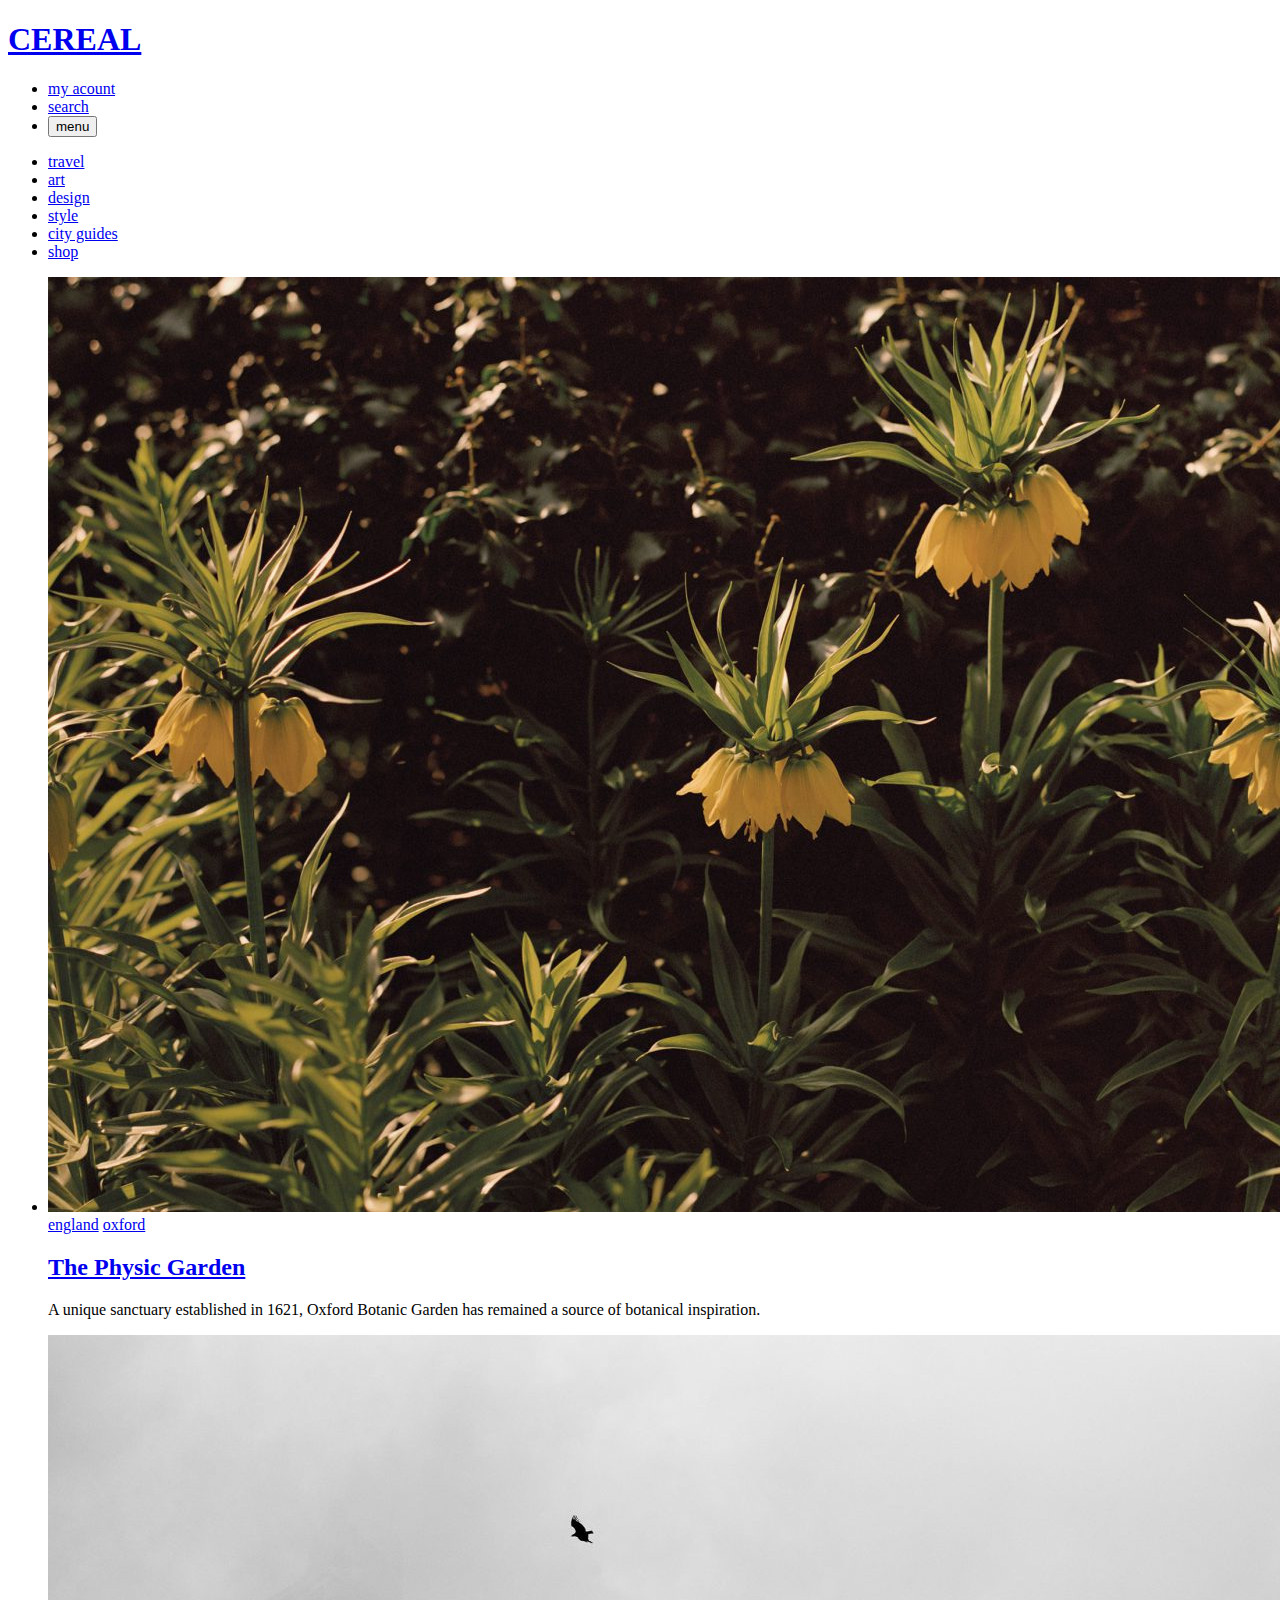
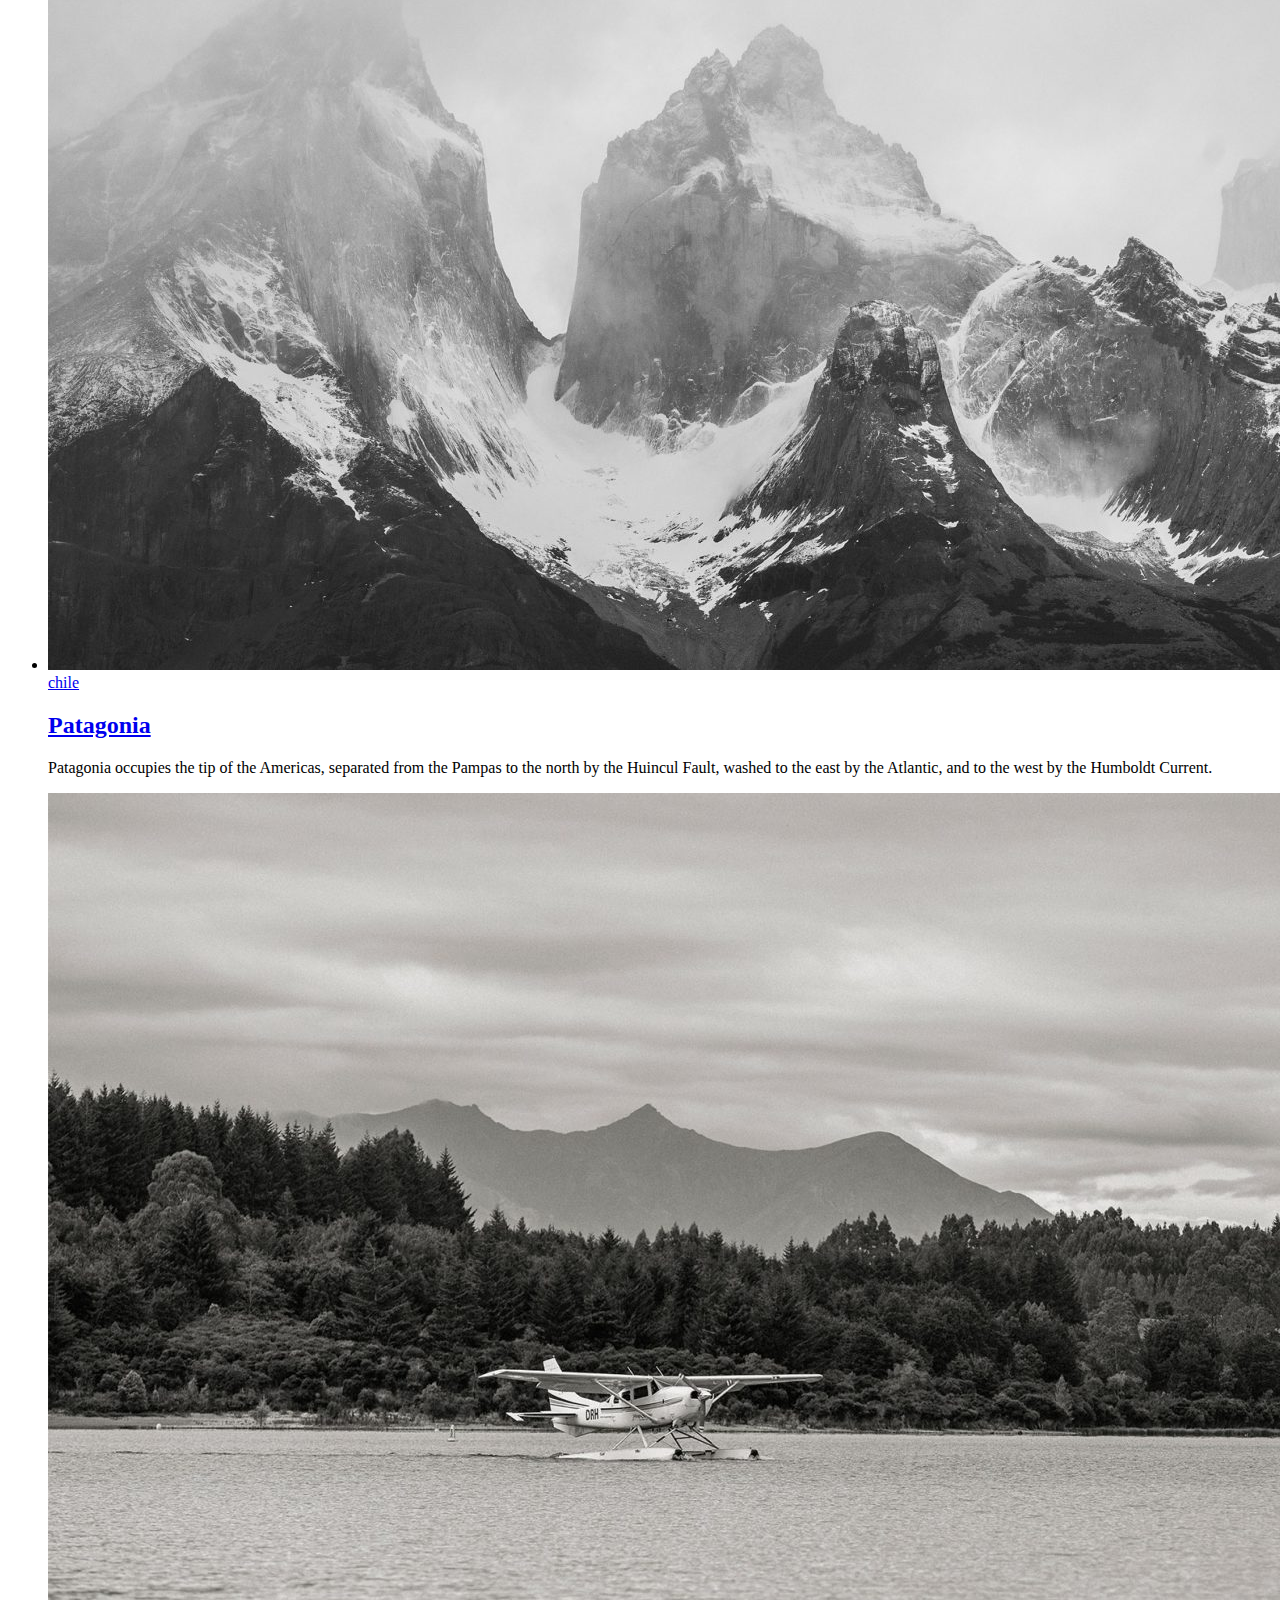
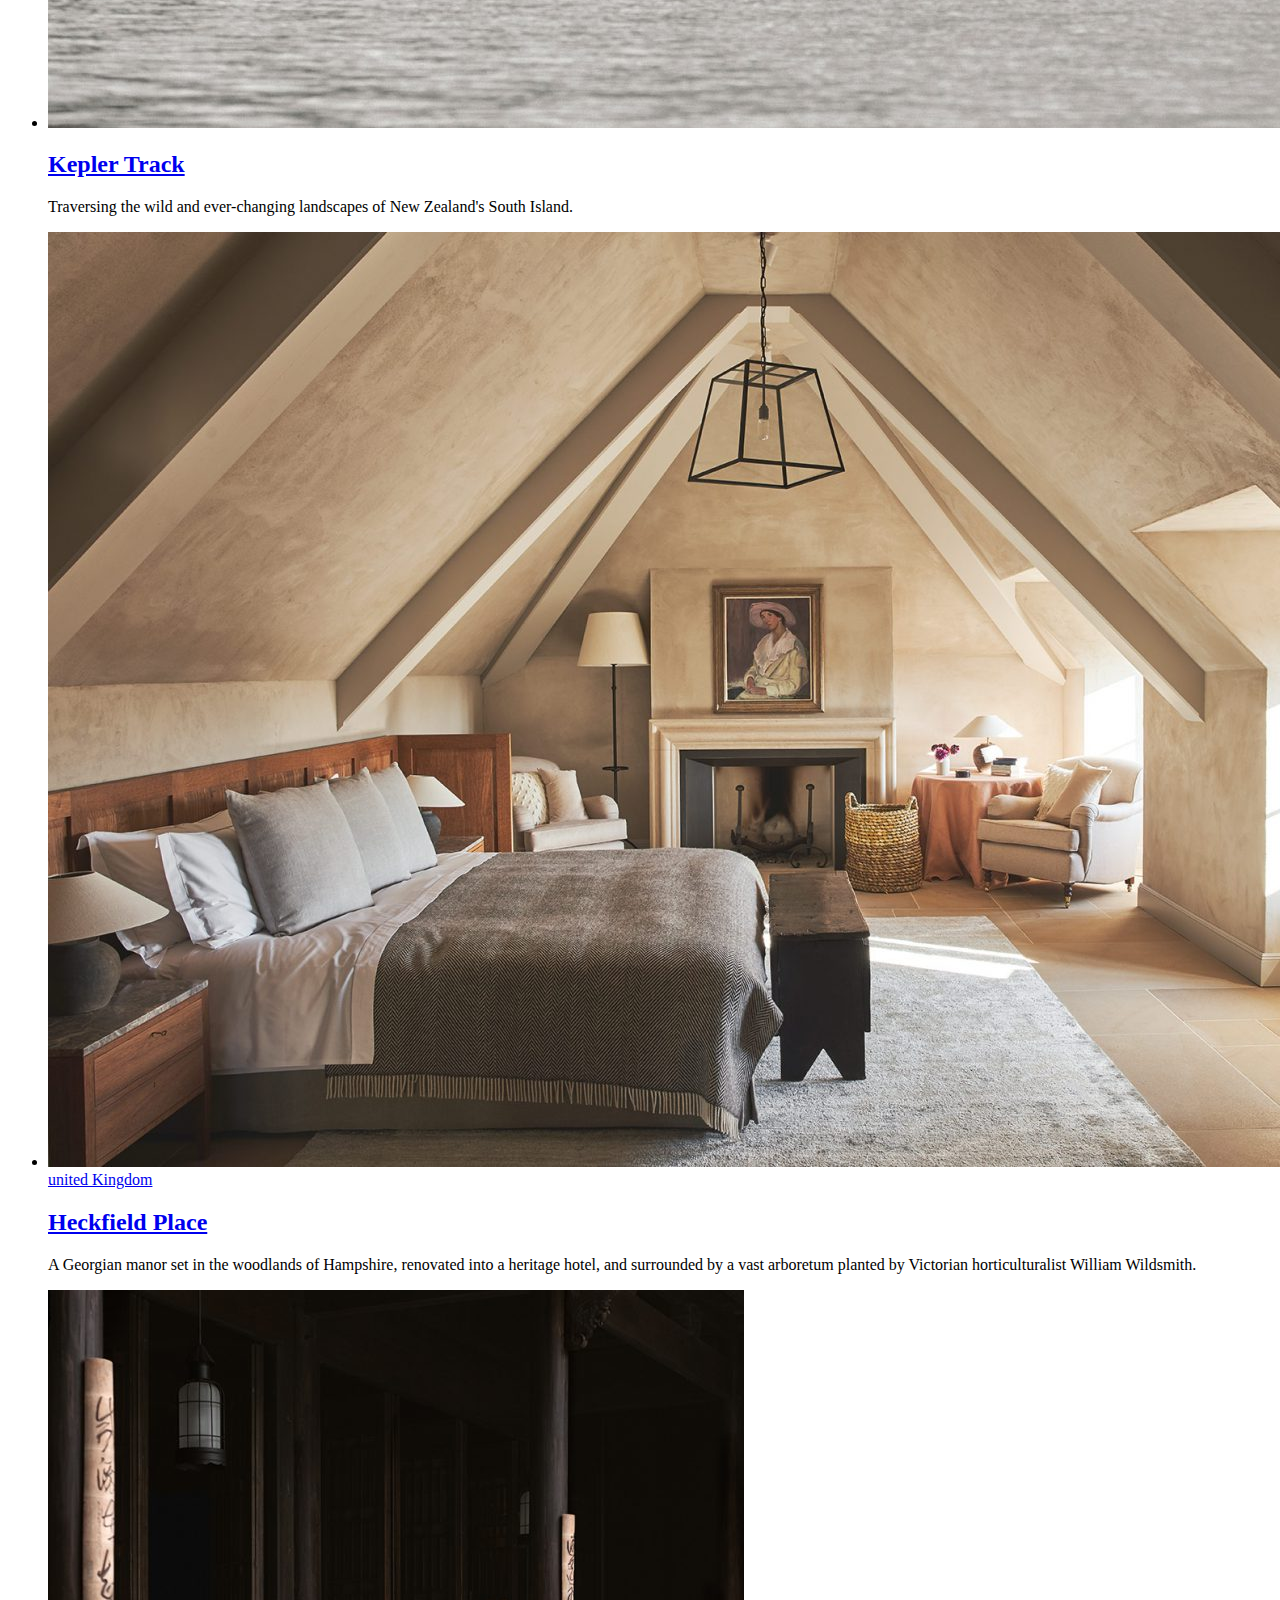
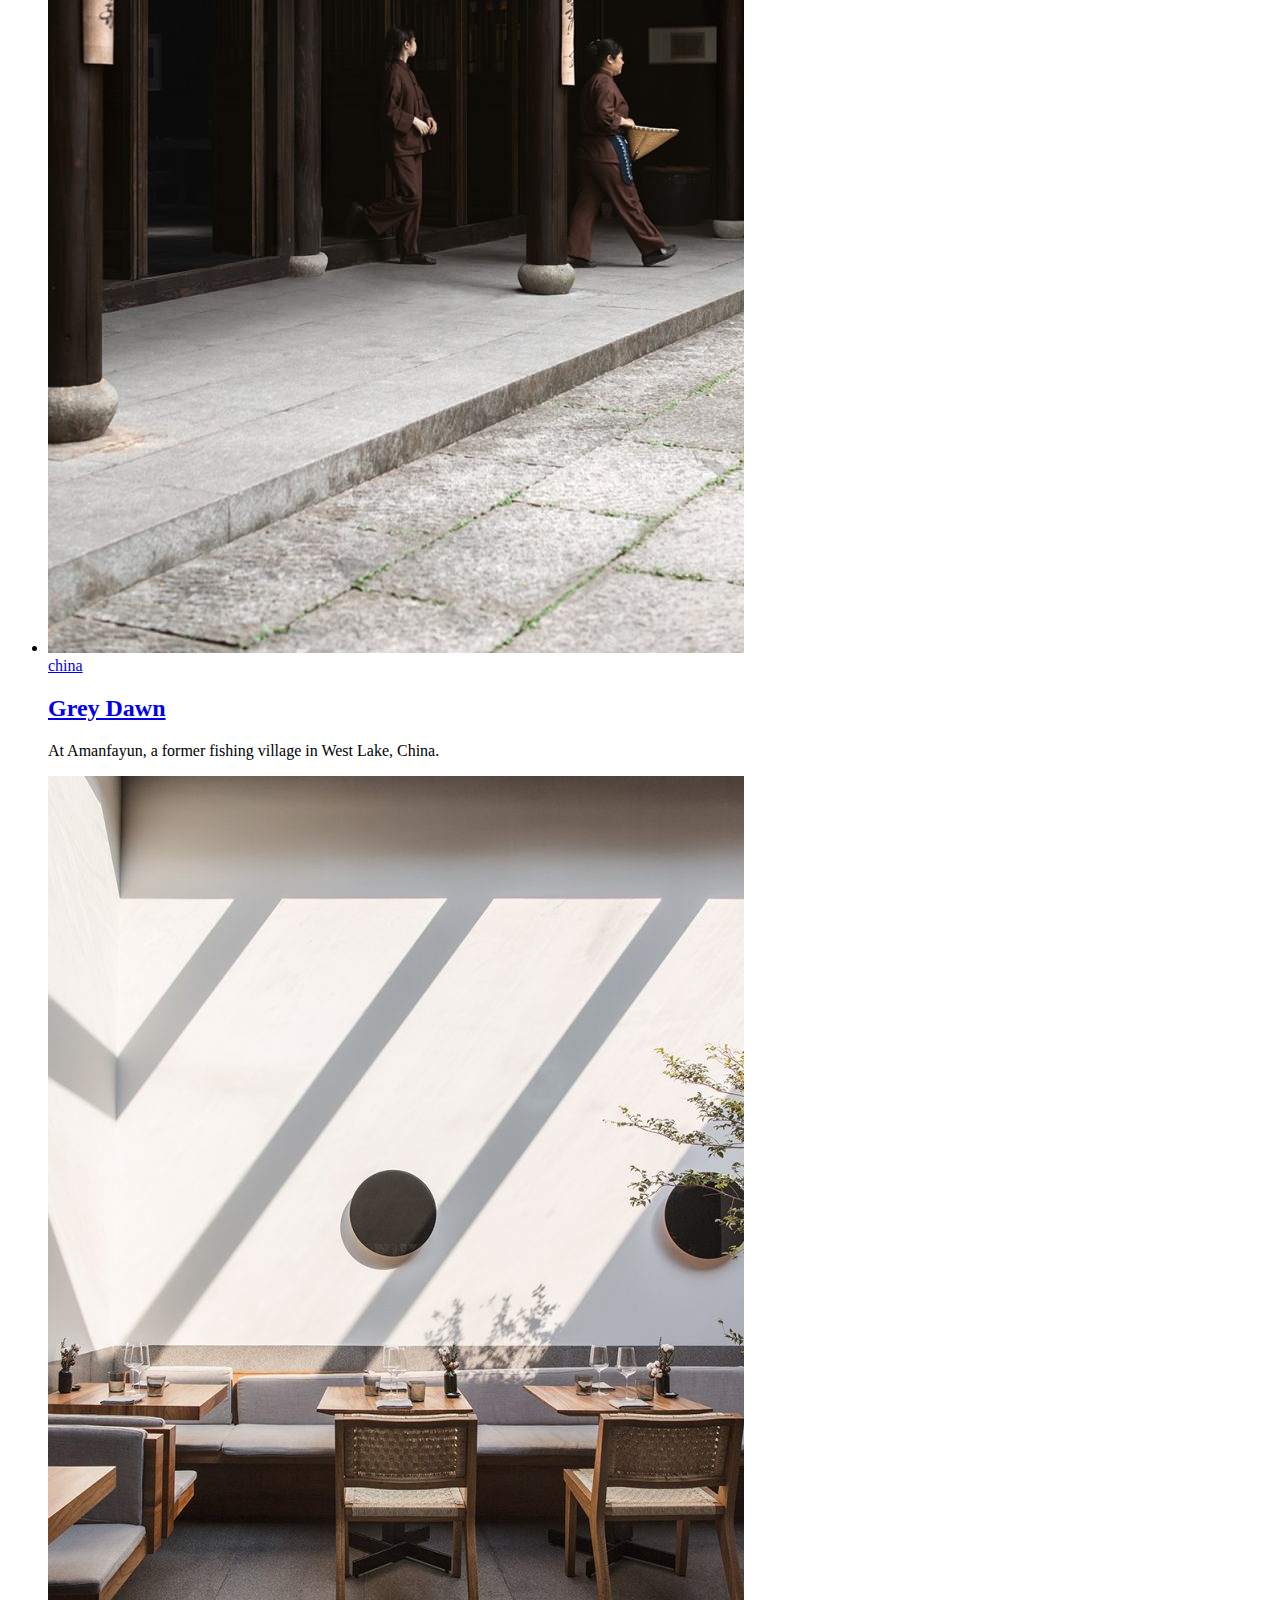
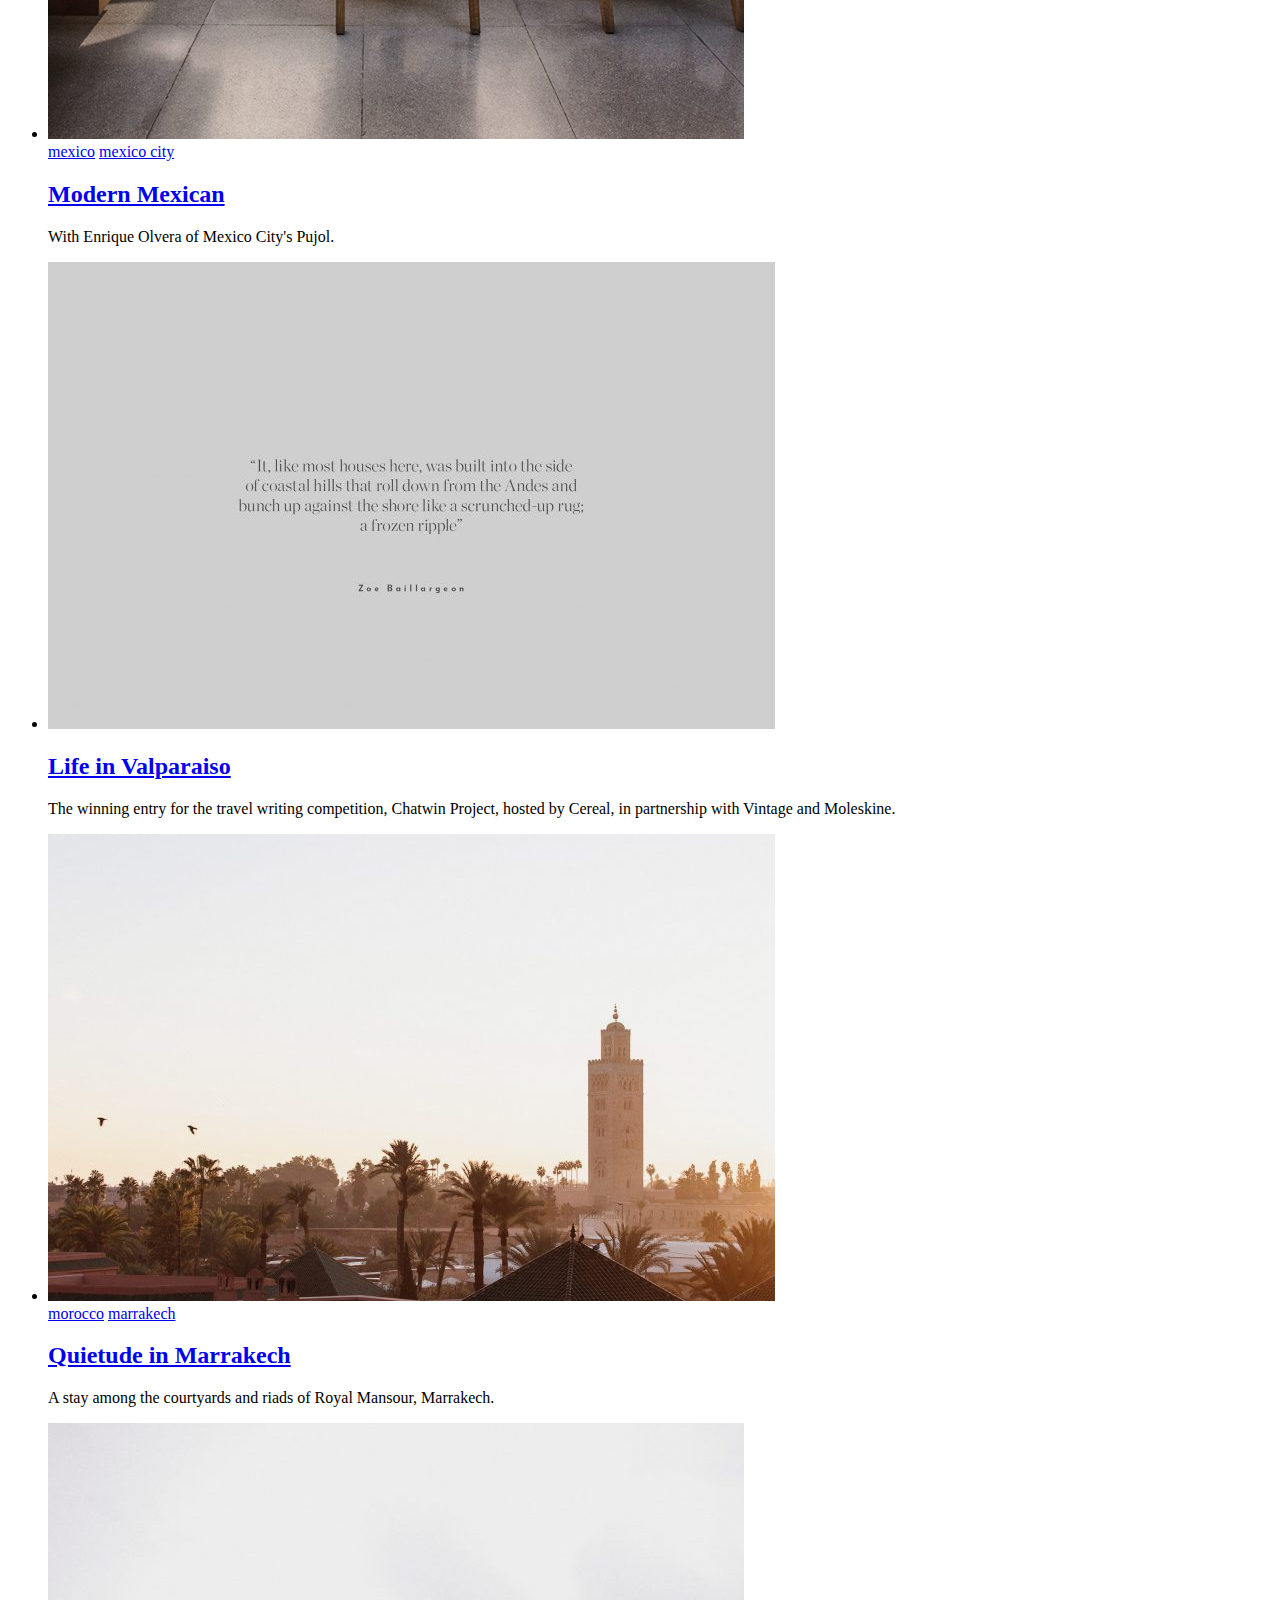
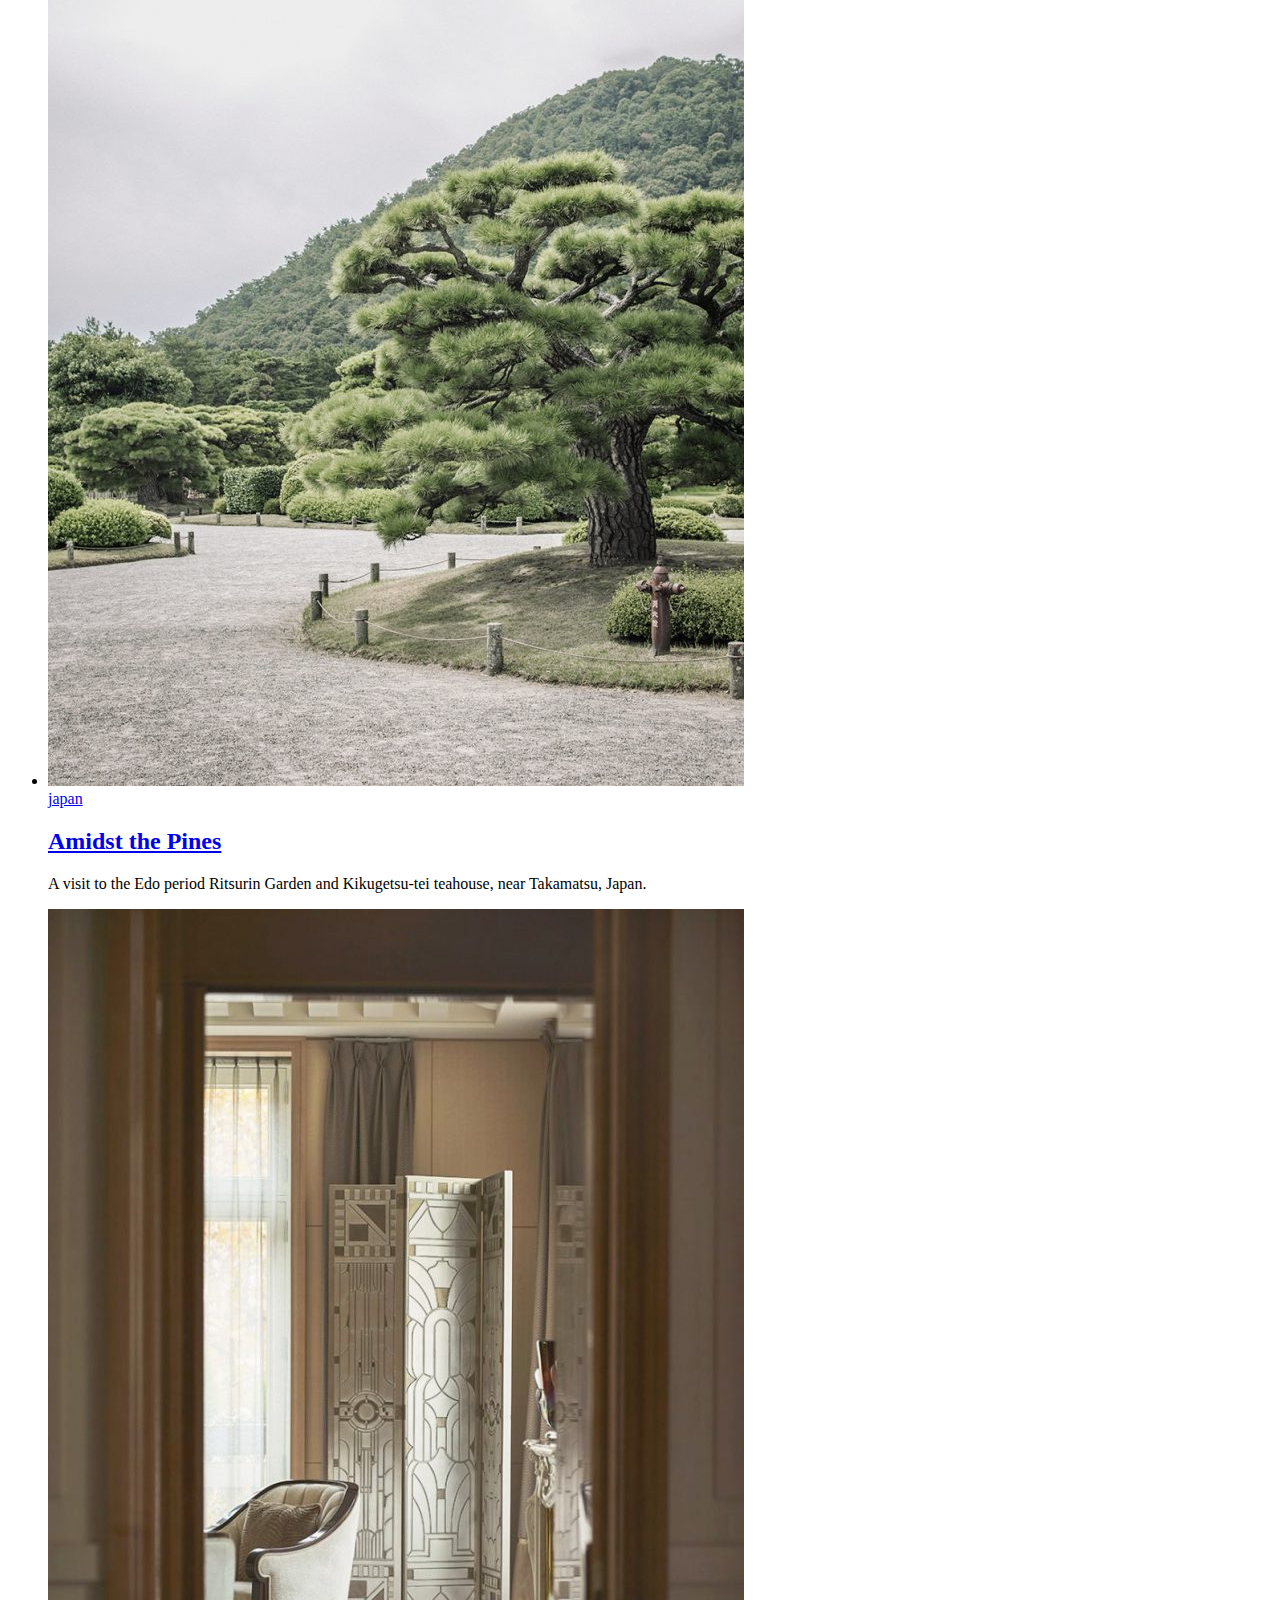
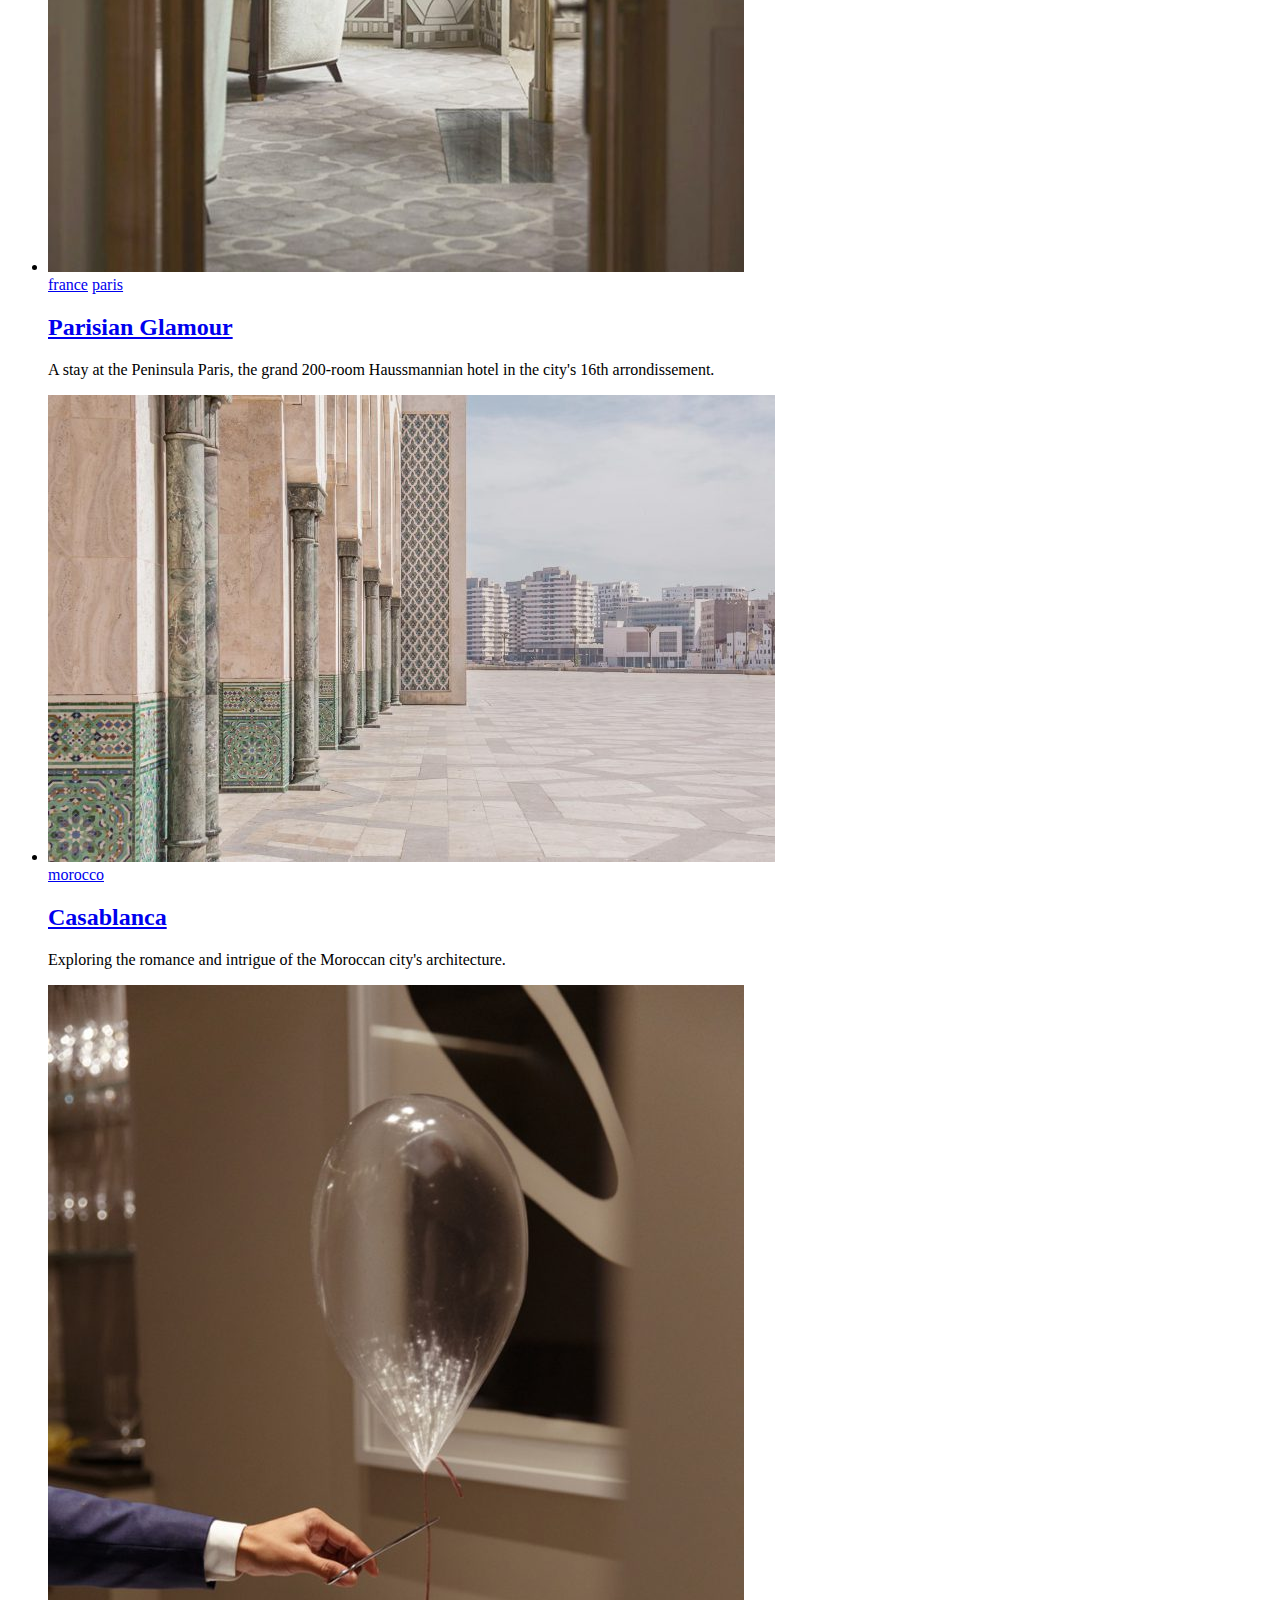
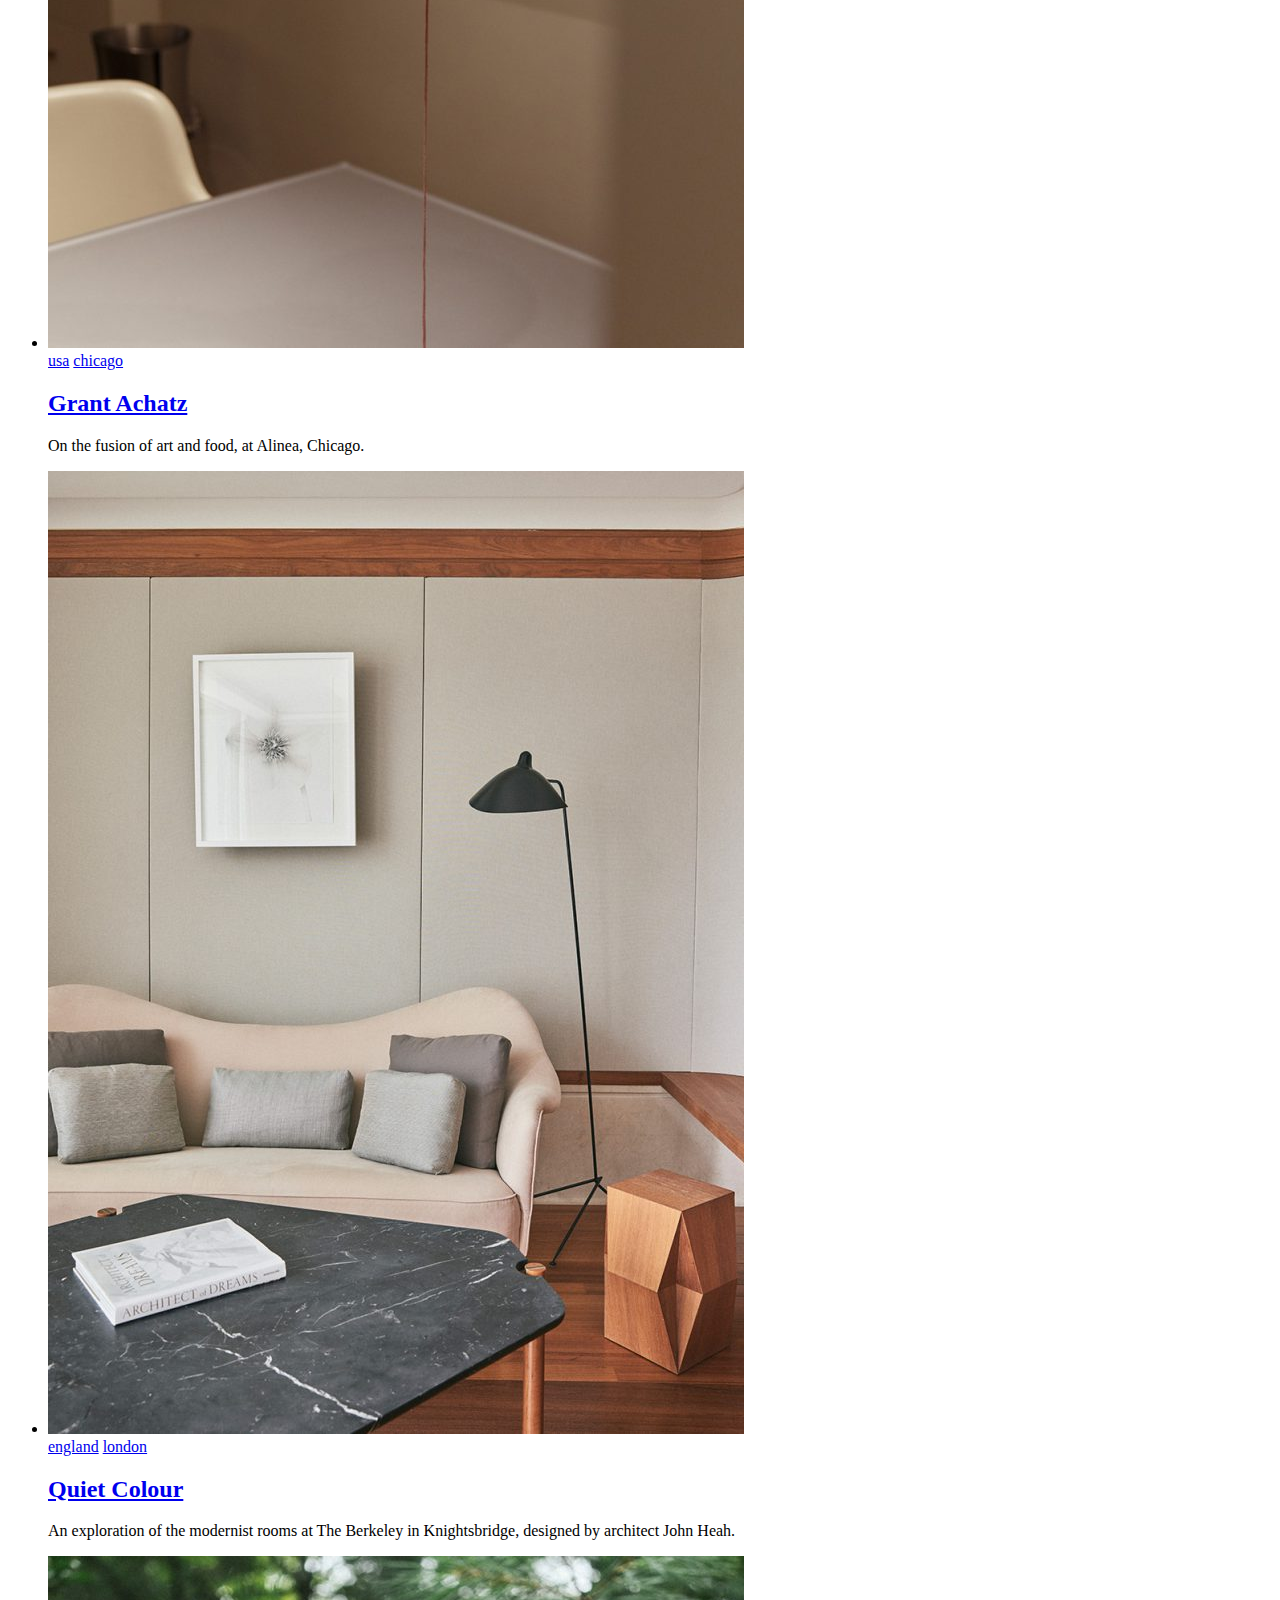
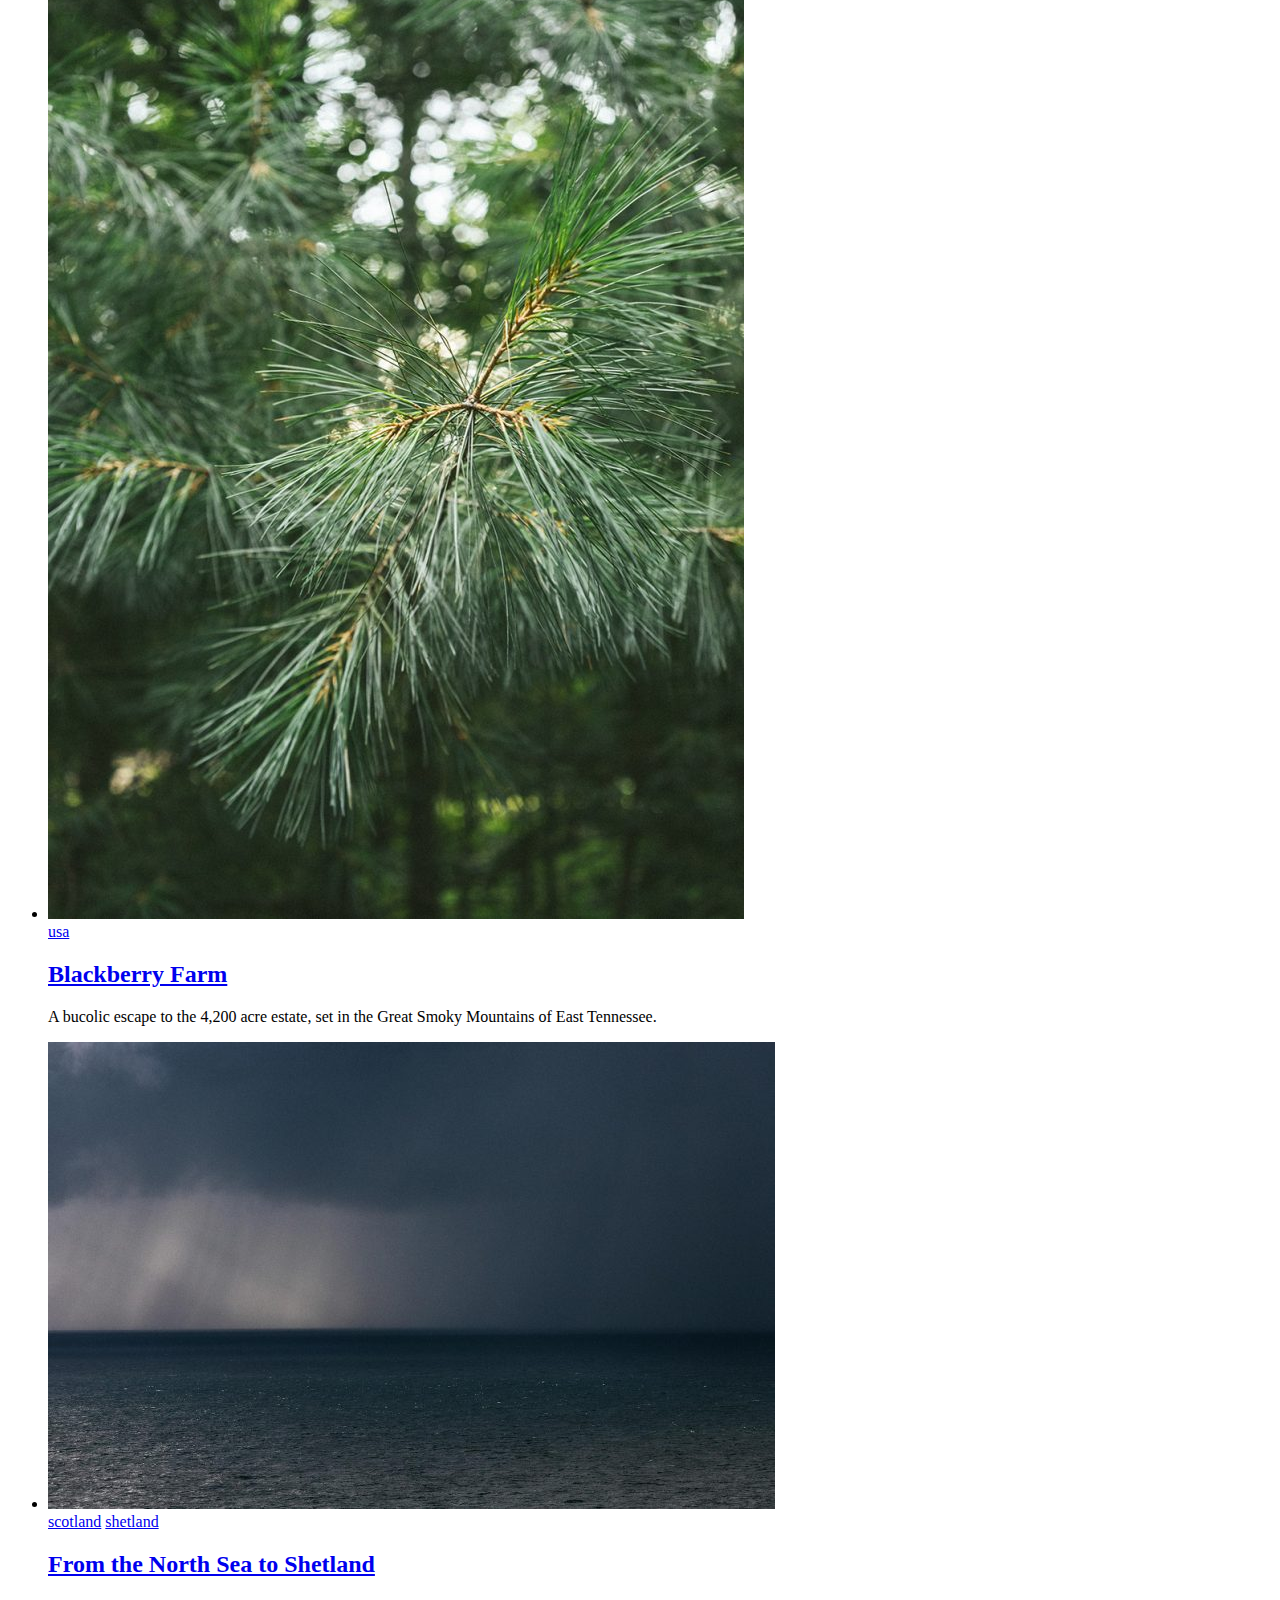
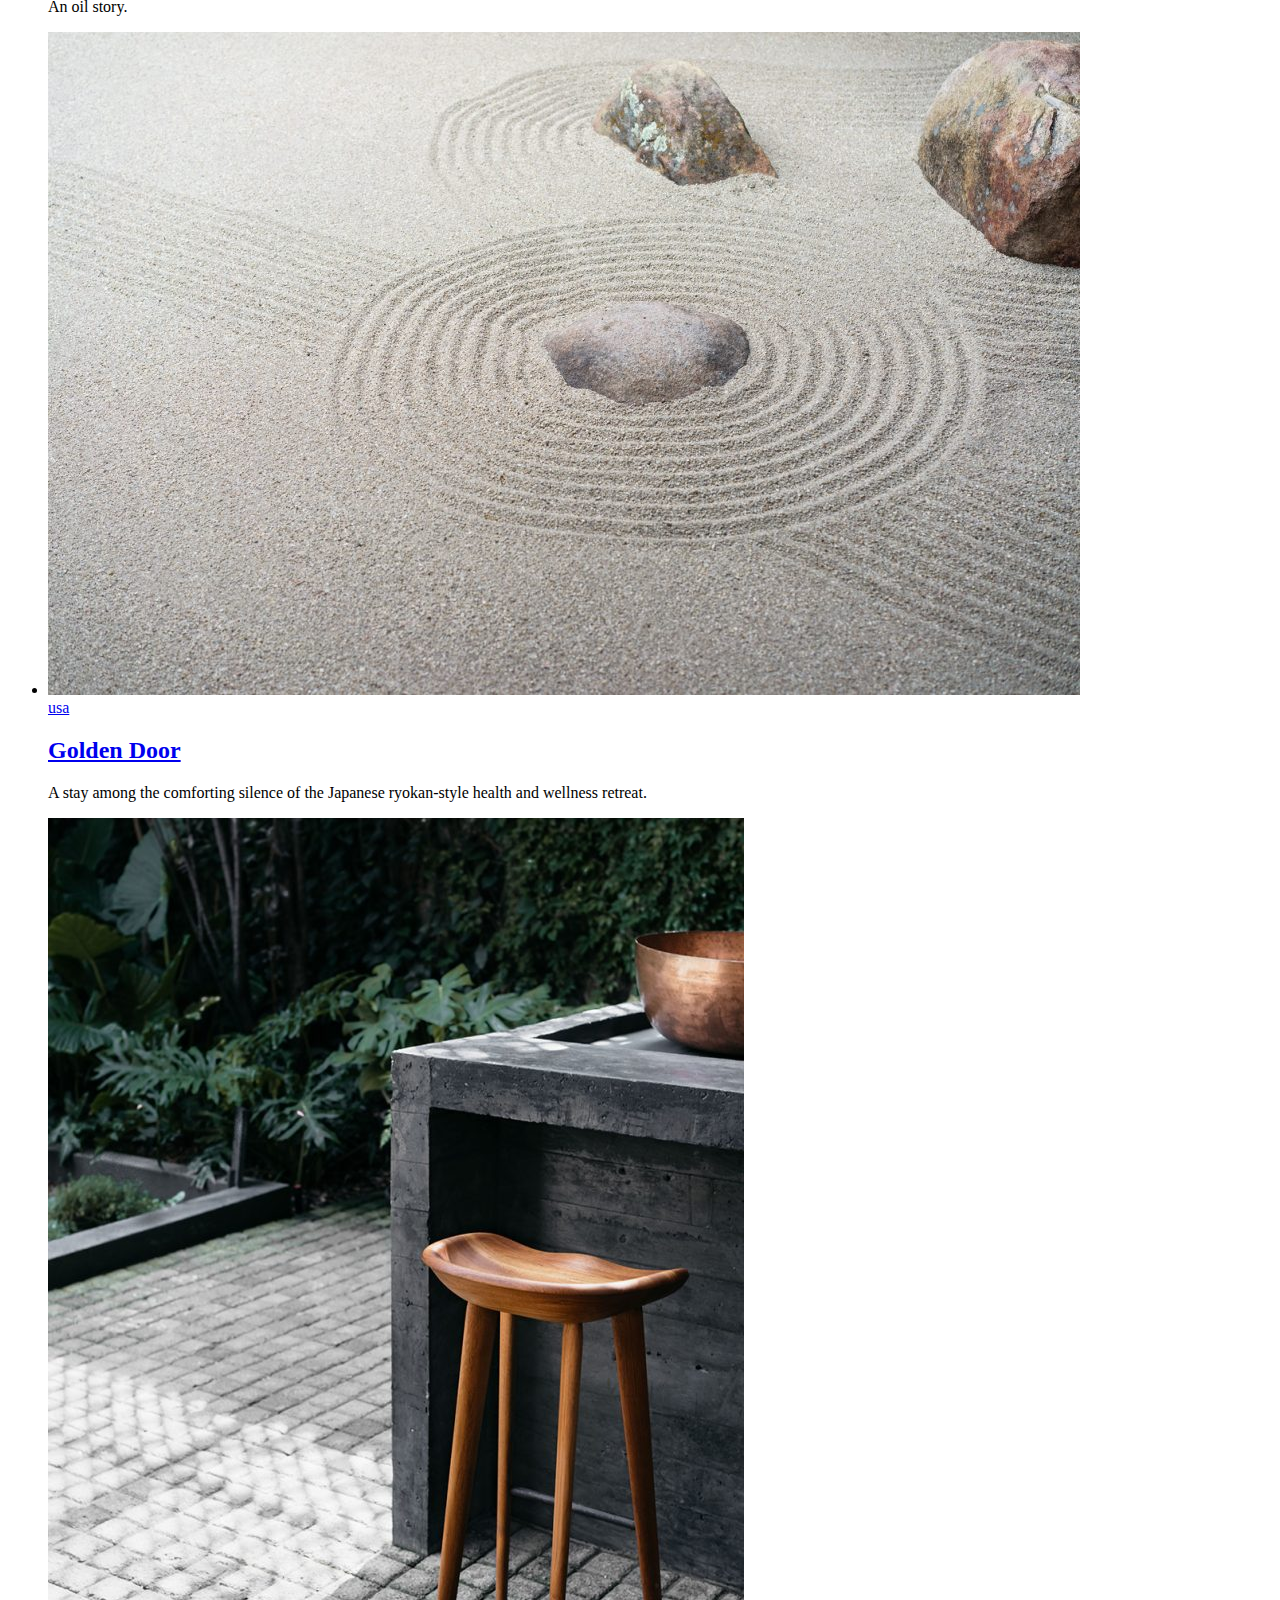
==== html/travel-pagina.html @ 5ac2d5ad "Add files via upload" ====
<!doctype html>
<html lang="nl">
<head>
	<meta charset="UTF-8">
	<meta name="author" content="Jonna Visser">
	<meta name="viewport" content="width=device-width, initial-scale=1">


	<title>CEREAL-TRAVEL</title>

	<link href="styles/style.css" rel="stylesheet">
	<link rel="icon" type="image/svg+xml" href="images/favicon.svg">
	<link rel="preconnect" href="https://fonts.googleapis.com">
	<link rel="preconnect" href="https://fonts.gstatic.com" crossorigin>
	<link href="https://fonts.googleapis.com/css2?family=Oswald:wght@200&family=Permanent+Marker&display=swap" rel="stylesheet">

	<link rel="preconnect" href="https://fonts.googleapis.com">
<link rel="preconnect" href="https://fonts.gstatic.com" crossorigin>
<link href="https://fonts.googleapis.com/css2?family=Bentham&family=Oswald:wght@200&display=swap" rel="stylesheet">
</head>

<body>
    <header>
        <h1>
            <a href="index.html">CEREAL</a>
        </h1>
        <ul>
            <li>
                <a href="#my-acount">my acount</a>
            </li>
            <li>
                <a href="#search">search</a>
            </li>
            <li>
                <button >menu
                    <span></span>
                    <span></span>
                    <span></span>
                </button> <!--met span voor evt kruisje-->
            </li>
        </ul>

    <!--UITKLAPMENU-->
    <section aria-label="full-menu" class="full-menu">
        <!-- <button></button> -->
        <ul>
            <li>
                <a href="#">travel</a>
            </li>
            <li>
                <a href="#">art</a>
            </li>
            <li>
                <a href="#">design</a>
            </li>
            <li>
                <a href="#">style</a>
            </li>
            <li>
                <a href="#">city guides</a>
            </li>
            <li>
                <a href="#">shop</a>
            </li>
        </ul>
    </section> 
    </header> 
    <main>
		<section>
			<ul>
				<li class="portrait">
					<a href="#">
						<img src="/images/Pagina 2/Oxford-Botanical-grid-1455x935.jpg" alt="The Physic Garden">
					</a>
					<article>
						<a href="#">england</a>
						<a href="#">oxford</a>
					</article>
					<h2>
						<a href="#">The Physic Garden</a>
					</h2>
					<p>A unique sanctuary established in 1621, Oxford Botanic Garden has remained a source of botanical inspiration.</p>
				</li>

				<li class="portrait">
					<a href="#">
						<img src="/images/Pagina 2/Patagonia2-1455x935.jpg" alt="Patagonia">
					</a>
					<article>
						<a href="#">chile</a>
					</article>
					<h2>
						<a href="#">Patagonia</a>
					</h2>
					<p>Patagonia occupies the tip of the Americas, separated from the Pampas to the north by the Huincul Fault, washed to the east by the Atlantic, and to the west by the Humboldt Current.</p>
				</li>

				<li class="landscape">
					<a href="#">
						<img src="/images/Pagina 2/Kepler_track-1-1455x935.jpg" alt="Kepler Track">
					</a>
					<h2>
						<a href="#">Kepler Track</a>
					</h2>
					<p>Traversing the wild and ever-changing landscapes of New Zealand's South Island.</p>
				</li>

				<li class="portrait">
					<a href="#">
						<img src="/images/Pagina 2/Heckfield_place-extra1-1455x935.jpg" alt="Heckfield Place">
					</a>
					<article>
						<a href="#">united Kingdom</a>
					</article>
					<h2>
						<a href="#">Heckfield Place</a>
					</h2>
					<p>A Georgian manor set in the woodlands of Hampshire, renovated into a heritage hotel, and surrounded by a vast arboretum planted by Victorian horticulturalist William Wildsmith.</p>
				</li>

				<li class="portrait">
					<a href="#">
						<img src="/images/Pagina 2/grey_dawn-696x963.jpg" alt="Grey Dawn">
					</a>
					<article>
						<a href="#">china</a>
					</article>
					<h2>
						<a href="#">Grey Dawn</a>
					</h2>
					<p>At Amanfayun, a former fishing village in West Lake, China. </p>
				</li>

				<li class="portrait">
					<a href="#">
						<img src="/images/Pagina 2/modern_mexican-696x963.jpg" alt="Modern Mexican">
					</a>
					<article>
						<a href="#">mexico</a>
						<a href="#">mexico city</a>
					</article>
					<h2>
						<a href="#">Modern Mexican</a>
					</h2>
					<p>With Enrique Olvera of Mexico City's Pujol.</p>
				</li>

				<li class="landscape">
					<a href="#">
						<img src="/images/Pagina 2/life_in_valparaiso-727x467.jpg" alt="Life in Valparaiso">
					</a>
					<h2>
						<a href="#">Life in Valparaiso</a>
					</h2>
					<p>The winning entry for the travel writing competition, Chatwin Project, hosted by Cereal, in partnership with Vintage and Moleskine. </p>
				</li>

				<li class="portrait">
					<a href="#">
						<img src="/images/Pagina 2/Quietude_in_marrakech-727x467.jpg" alt="Quietude in Marrakech">
					</a>
					<article>
						<a href="#">morocco</a>
                        <a href="#">marrakech</a>
					</article>
					<h2>
						<a href="#">Quietude in Marrakech</a>
					</h2>
					<p>A stay among the courtyards and riads of Royal Mansour, Marrakech.</p>
				</li>

				<li class="portrait">
					<a href="#">
						<img src="/images/Pagina 2/amidst_the_pines-696x963.jpg" alt="Amidst the Pines">
					</a>
					<article>
						<a href="#">japan</a>
					</article>
					<h2>
						<a href="#">Amidst the Pines</a>
					</h2>
					<p>A visit to the Edo period Ritsurin Garden and Kikugetsu-tei teahouse, near Takamatsu, Japan.</p>
				</li>

                <li class="portrait">
					<a href="#">
						<img src="/images/Pagina 2/parisian_glamour-696x963.jpg" alt="Parisian Glamour">
					</a>
					<article>
						<a href="#">france</a>
						<a href="#">paris</a>
					</article>
					<h2>
						<a href="#">Parisian Glamour</a>
					</h2>
					<p>A stay at the Peninsula Paris, the grand 200-room Haussmannian hotel in the city's 16th arrondissement. </p>
				</li>

				<li class="portrait">
					<a href="#">
						<img src="/images/Pagina 2/casablanca-727x467.jpg" alt="Casablanca">
					</a>
					<article>
						<a href="#">morocco</a>
					</article>
					<h2>
						<a href="#">Casablanca</a>
					</h2>
					<p>Exploring the romance and intrigue of the Moroccan city's architecture. </p>
				</li>

				<li class="landscape">
					<a href="#">
						<img src="/images/Pagina 2/grant_achatz-696x963.jpg" alt="Grant Achatz">
					</a>
                    <article>
						<a href="#">usa</a>
						<a href="#">chicago</a>
					</article>
					<h2>
						<a href="#">Grant Achatz</a>
					</h2>
					<p>On the fusion of art and food, at Alinea, Chicago. </p>
				</li>

				<li class="portrait">
					<a href="#">
						<img src="/images/Pagina 2/quiet_colour-696x963.jpg" alt="Quiet Colour">
					</a>
					<article>
						<a href="#">england</a>
                        <a href="#">london</a>
					</article>
					<h2>
						<a href="#">Quiet Colour</a>
					</h2>
					<p>An exploration of the modernist rooms at The Berkeley in Knightsbridge, designed by architect John Heah.</p>
				</li>

				<li class="portrait">
					<a href="#">
						<img src="/images/Pagina 2/blackberry_farm-696x963.jpg" alt="Blackberry Farm">
					</a>
					<article>
						<a href="#">usa</a>
					</article>
					<h2>
						<a href="#">Blackberry Farm</a>
					</h2>
					<p>A bucolic escape to the 4,200 acre estate, set in the Great Smoky Mountains of East Tennessee. </p>
				</li>

				<li class="portrait">
					<a href="#">
						<img src="/images/Pagina 2/from_the_north_sea_to_shetland-727x467.jpg" alt="From the North Sea to Shetland">
					</a>
					<article>
						<a href="#">scotland</a>
						<a href="#">shetland</a>
					</article>
					<h2>
						<a href="#">From the North Sea to Shetland</a>
					</h2>
					<p>An oil story. </p>
				</li>

				<li class="landscape">
					<a href="#">
						<img src="/images/Pagina 2/Golden-door-1032x663.jpg" alt="Golden Door">
					</a>
                    <article>
						<a href="#">usa</a>
					</article>
					<h2>
						<a href="#">Golden Door</a>
					</h2>
					<p>A stay among the comforting silence of the Japanese ryokan-style health and wellness retreat.  </p>
				</li>

				<li class="portrait">
					<a href="#">
						<img src="/images/Pagina 2/pujol-696x963.jpg" alt="Pujol">
					</a>
					<article>
						<a href="#">mexico</a>
                        <a href="#">mexico city</a>
					</article>
					<h2>
						<a href="#">Pujol</a>
					</h2>
					<p>Exploring the modern Mexican restaurant in Mexico City. </p>
				</li>

				<li class="portrait">
					<a href="#">
						<img src="/images/Pagina 2/rivertown_lodge-696x963.jpg" alt="Rivertown Lodge">
					</a>
					<article>
                        <a href="#">usa</a>
						<a href="#">hudson</a>
					</article>
					<h2>
						<a href="#">Rivertown Lodge</a>
					</h2>
					<p>A vintage-modern oasis in the Hudson Valley, NY, housed in a former 1920s cinema.</p>
				</li>

                <li class="portrait">
					<a href="#">
						<img src="/images/Pagina 2/sand_and_city-1032x663.jpg" alt="Sand and City">
					</a>
					<article>
                        <a href="#">dubai</a>
					</article>
					<h2>
						<a href="#">Sand and City</a>
					</h2>
					<p>A photo essay exploring the desert palette of Dubai. </p>
				</li>
			</ul>
		</section>
    </main>
        <footer>
            <section>
                    <!--ABOUT TEKST-->
                    <article>
                        <p>Cereal is a biannual, travel & style magazine based in the United Kingdom, Each issue focusses on
                            a
                            select number of destinations, alongside engaging interviews and stories on unique
                            design, art, and fashion.
                        </p>
                        <a href="index.html">cereal</a>
                    </article>
                    <!--NAVIGATIE-->
                        <section>
                            <span>info</span>
                        <ul>
                            <li>
                                <a href="#">Stocklist</a>
                            </li>
                            <li>
                                <a href="#">Contact</a>
                            </li>
                            <li>
                                <a href="#">Career</a>
                            </li>
                        </ul>
                    </section>
                    <section>
                        <span>media</span>
                        <ul>
                            <li>
                                <a href="#">Playlist</a>
                            </li>
                            <li>
                                <a href="#">Films</a>
                            </li>
                        </ul>
                    </section>
                    <section>
                        <span>website</span>
                        <ul>
                            <li>
                                <a href="#">Terms</a>
                            </li>
                            <li>
                                <a href="#">Shipping</a>
                            </li>
                            <li>
                                <a href="#">FAQs</a>
                            </li>
                        </ul>
                    </section>
                    <!--FORM-->
                    <section>
                        <span>newsletter</span>
                        <form action="#">
                            <input type="email" value="" name="EMAIL" class="email" id="mce-EMAIL-footer" placeholder="enter email" required="">
                            <input type="submit" value="Subscribe" name="subscribe" id="mc-embedded-subscribe-footer" class="button" src="images/arrow-right.svg">
                        </form>
                    </section>
                    <section aria-label="footer-social" class="footer-social">
                        <a class="text-visually-hidden" href="https://instagram.com/cerealmag" target="_blank" rel="noopener">CEREAL instagram
                        <svg xmlns="http://www.w3.org/2000/svg" width="14" height="16">
                            <path fill="#999" d="M9.143 8c0-1.259-1.027-2.286-2.286-2.286S4.571 6.741 4.571 8s1.027 2.286 2.286 2.286S9.143 9.259 9.143 8zm1.232 0c0 1.946-1.571 3.518-3.518 3.518S3.339 9.947 3.339 8 4.91 4.482 6.857 4.482 10.375 6.053 10.375 8zm.964-3.661c0 .455-.366.821-.821.821s-.821-.366-.821-.821.366-.821.821-.821.821.366.821.821zM6.857 2.375c-1 0-3.143-.08-4.045.277-.313.125-.545.277-.786.518s-.393.473-.518.786c-.357.902-.277 3.045-.277 4.045s-.08 3.143.277 4.045c.125.313.277.545.518.786s.473.393.786.518c.902.357 3.045.277 4.045.277s3.143.08 4.045-.277c.313-.125.545-.277.786-.518s.393-.473.518-.786c.357-.902.277-3.045.277-4.045s.08-3.143-.277-4.045c-.125-.313-.277-.545-.518-.786s-.473-.393-.786-.518c-.902-.357-3.045-.277-4.045-.277zM13.714 8c0 .946.009 1.884-.045 2.83-.054 1.098-.304 2.071-1.107 2.875s-1.777 1.054-2.875 1.107c-.946.054-1.884.045-2.83.045s-1.884.009-2.83-.045c-1.098-.054-2.071-.304-2.875-1.107S.098 11.928.045 10.83C-.009 9.884 0 8.946 0 8s-.009-1.884.045-2.83c.054-1.098.304-2.071 1.107-2.875s1.777-1.054 2.875-1.107c.946-.054 1.884-.045 2.83-.045s1.884-.009 2.83.045c1.098.054 2.071.304 2.875 1.107s1.054 1.777 1.107 2.875c.054.946.045 1.884.045 2.83z"></path>
                        </svg>
                        </a>
                        <a class="text-visually-hidden" href="https://www.twitter.com/cerealmag" target="_blank" rel="noopener">CEREAL Twitter
                        <svg xmlns="http://www.w3.org/2000/svg" width="15" height="16">
                            <path fill="#999" d="M14.464 3.643c-.393.571-.884 1.08-1.446 1.491.009.125.009.25.009.375 0 3.813-2.902 8.205-8.205 8.205-1.634 0-3.152-.473-4.429-1.295.232.027.455.036.696.036 1.348 0 2.589-.455 3.58-1.232-1.268-.027-2.33-.857-2.696-2 .179.027.357.045.545.045.259 0 .518-.036.759-.098C1.956 8.902.964 7.741.964 6.34v-.036c.384.214.83.348 1.304.366C1.491 6.152.982 5.268.982 4.268c0-.536.143-1.027.393-1.455 1.42 1.75 3.554 2.893 5.946 3.018-.045-.214-.071-.438-.071-.661 0-1.589 1.286-2.884 2.884-2.884.83 0 1.58.348 2.107.911.652-.125 1.277-.366 1.83-.696-.214.67-.67 1.232-1.268 1.589.58-.063 1.143-.223 1.661-.446z"></path>
                          </svg>
                        </a>
                        <a class="text-visually-hidden" href="https://www.facebook.com/cerealmag" target="_blank" rel="noopener">CEREAL Facebook
                        <svg xmlns="http://www.w3.org/2000/svg" width="9" height="16">
                            <path fill="#999" d="M8.563.107v2.357H7.161c-1.098 0-1.304.527-1.304 1.286v1.688h2.616l-.348 2.643H5.857v6.777H3.125V8.081H.848V5.438h2.277V3.492c0-2.259 1.384-3.491 3.402-3.491.964 0 1.795.071 2.036.107z"></path>
                          </svg>
                        </a>
                        <a class="text-visually-hidden" href="https://uk.pinterest.com/cerealmag/" target="_blank" rel="noopener">CEREAL instagram
                        <svg xmlns="http://www.w3.org/2000/svg" width="11" height="16">
                            <path fill="#999" d="M0 5.33C0 2.035 3.018 0 6.071 0c2.804 0 5.357 1.929 5.357 4.884 0 2.777-1.42 5.857-4.58 5.857-.75 0-1.696-.375-2.063-1.071-.679 2.688-.625 3.089-2.125 5.143l-.125.045-.08-.089c-.054-.563-.134-1.116-.134-1.679 0-1.821.839-4.455 1.25-6.223-.223-.455-.286-1.009-.286-1.509 0-.902.625-2.045 1.643-2.045.75 0 1.152.571 1.152 1.277 0 1.161-.786 2.25-.786 3.375 0 .768.634 1.304 1.375 1.304 2.054 0 2.688-2.964 2.688-4.545 0-2.116-1.5-3.268-3.527-3.268-2.357 0-4.179 1.696-4.179 4.089 0 1.152.705 1.741.705 2.018 0 .232-.17 1.054-.464 1.054-.045 0-.107-.018-.152-.027C.463 8.206-.001 6.501-.001 5.331z"></path>
                          </svg>
                        </a>
                    </section>
            </section>
        </footer>
        <script src="scripts/script.js"></script>
</body>
    
    </html>
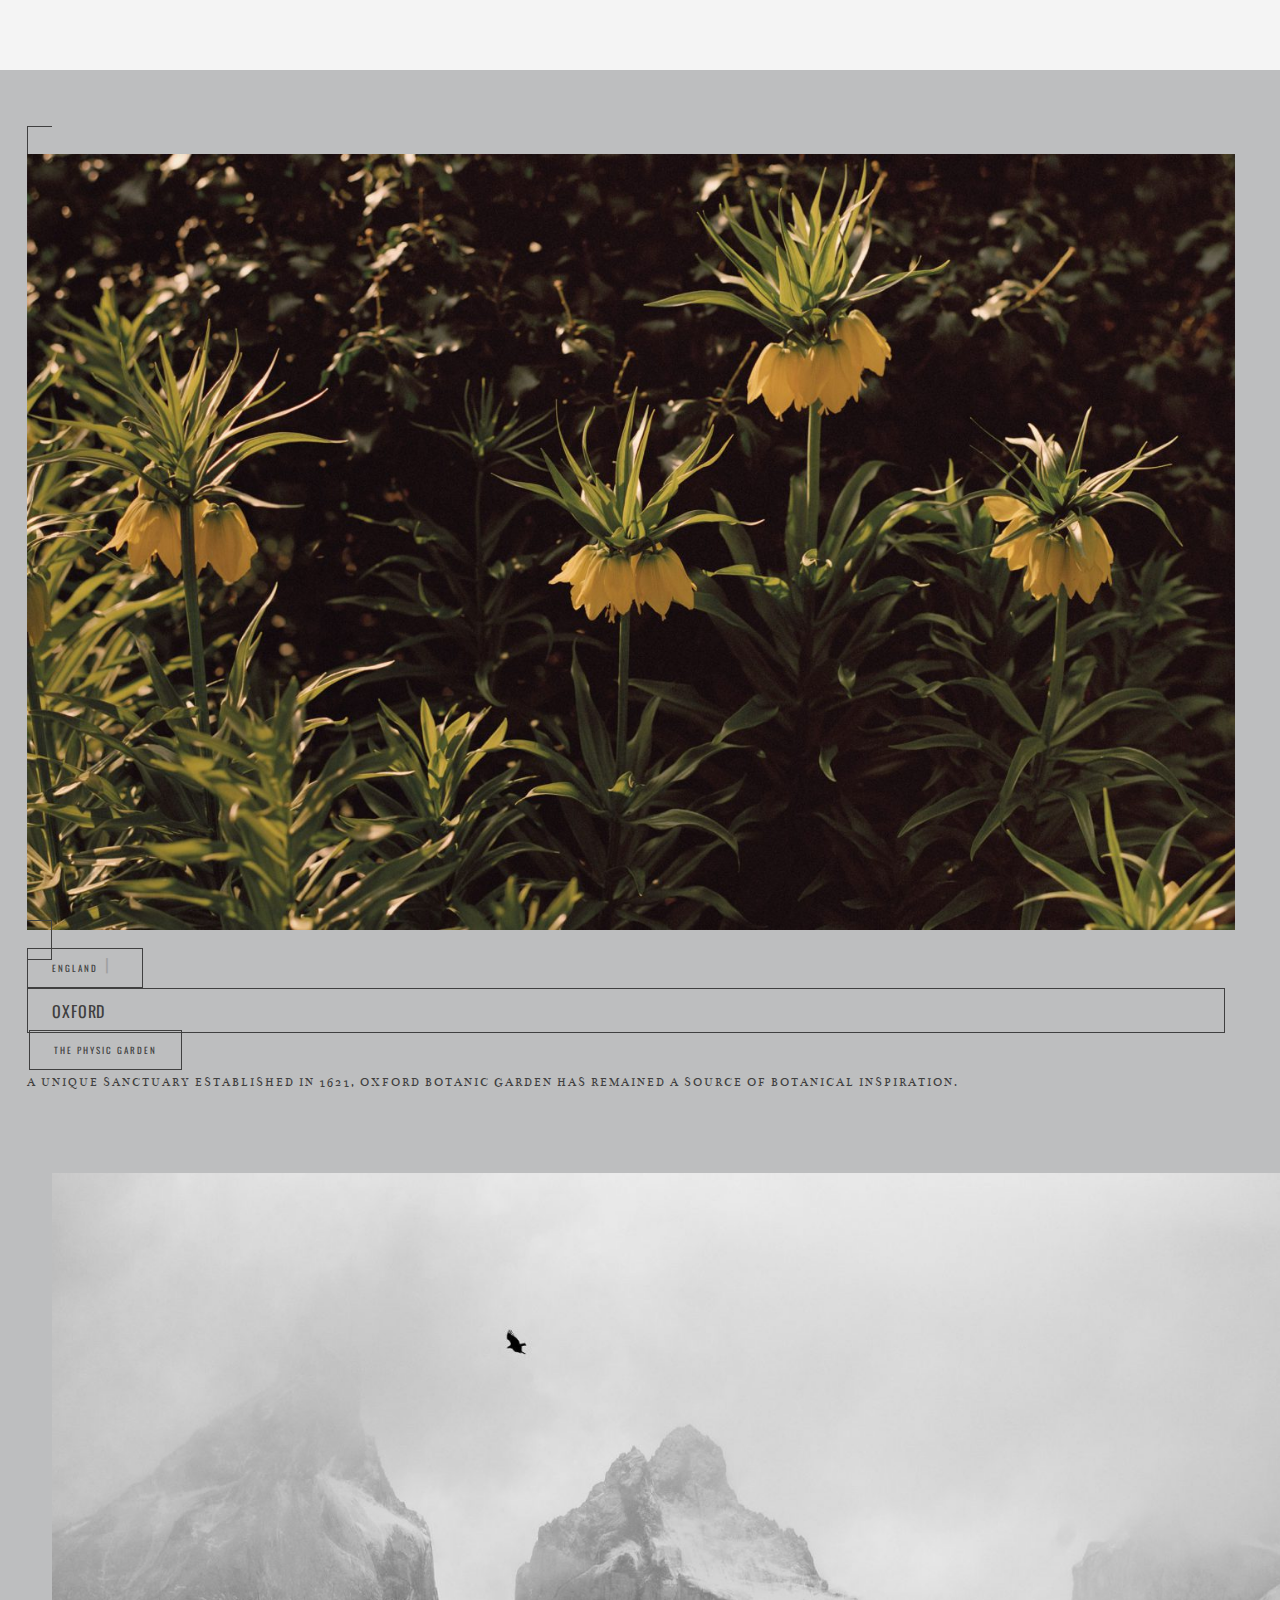
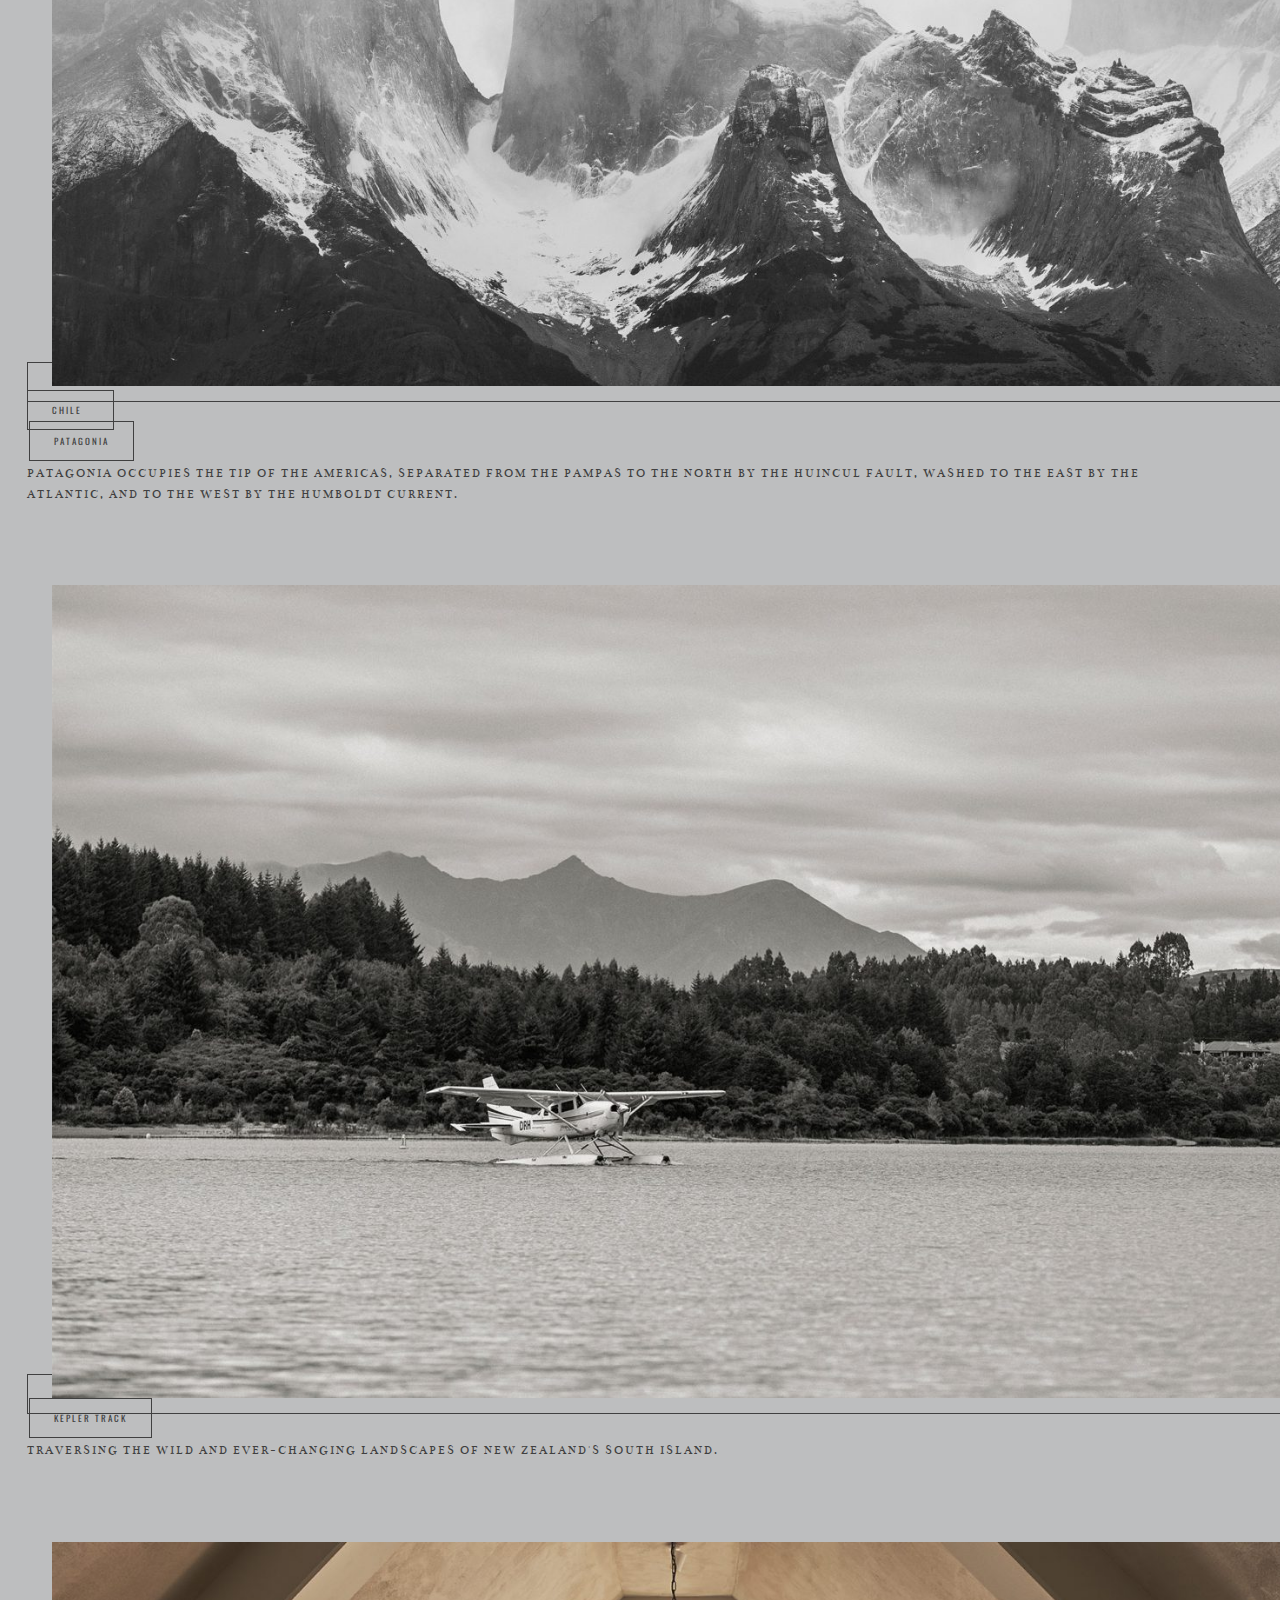
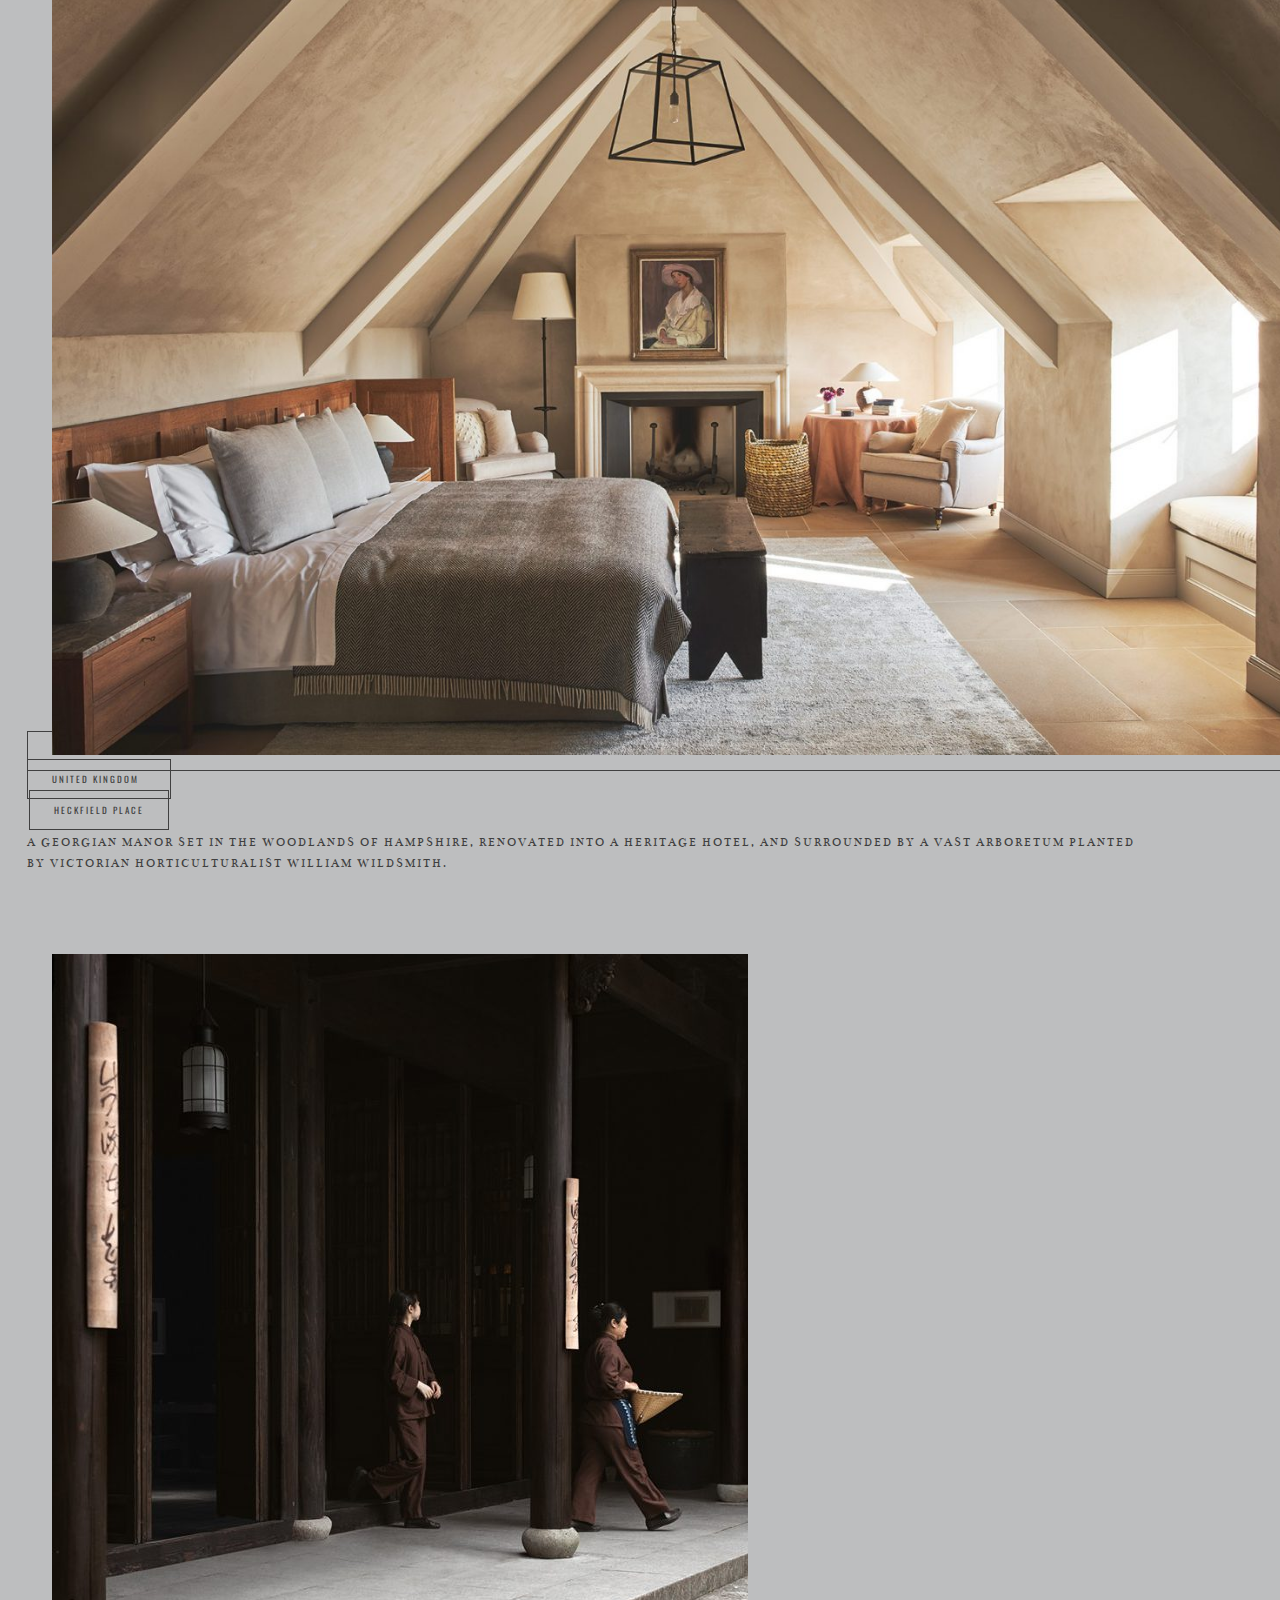
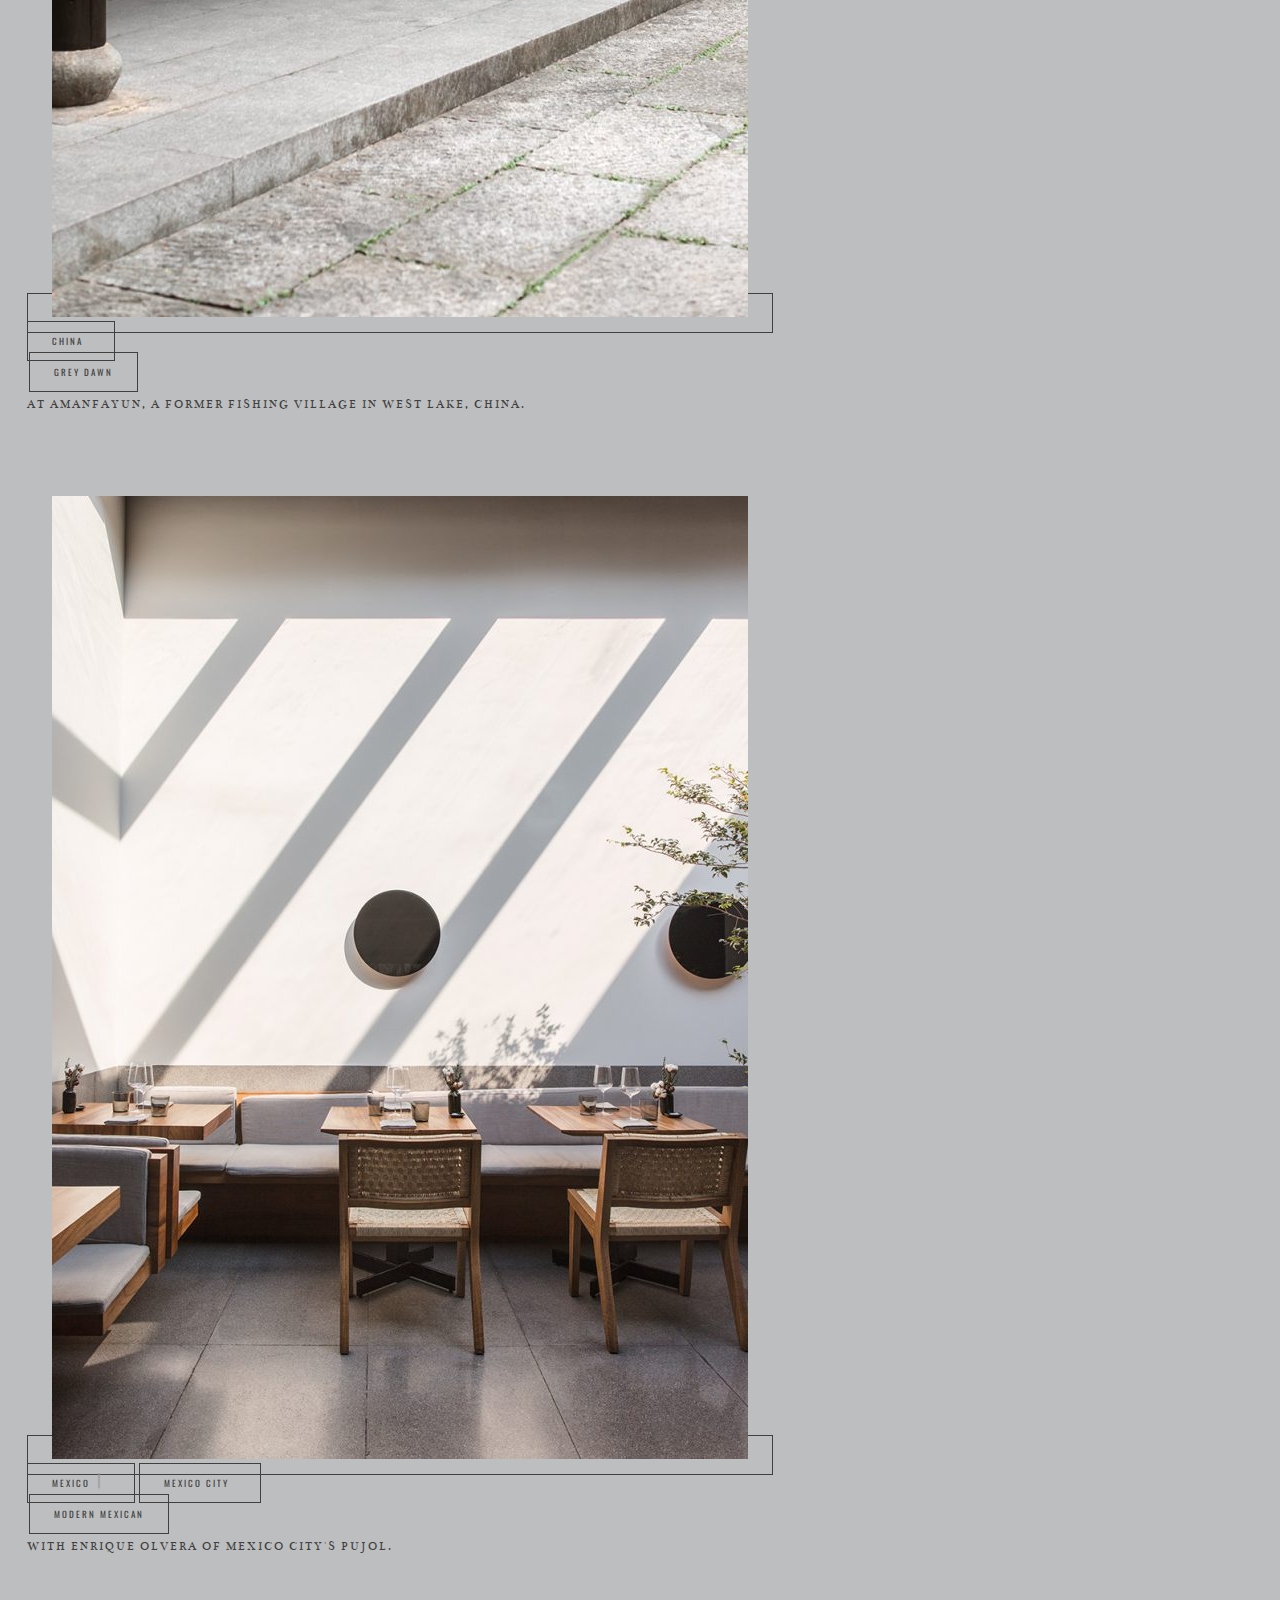
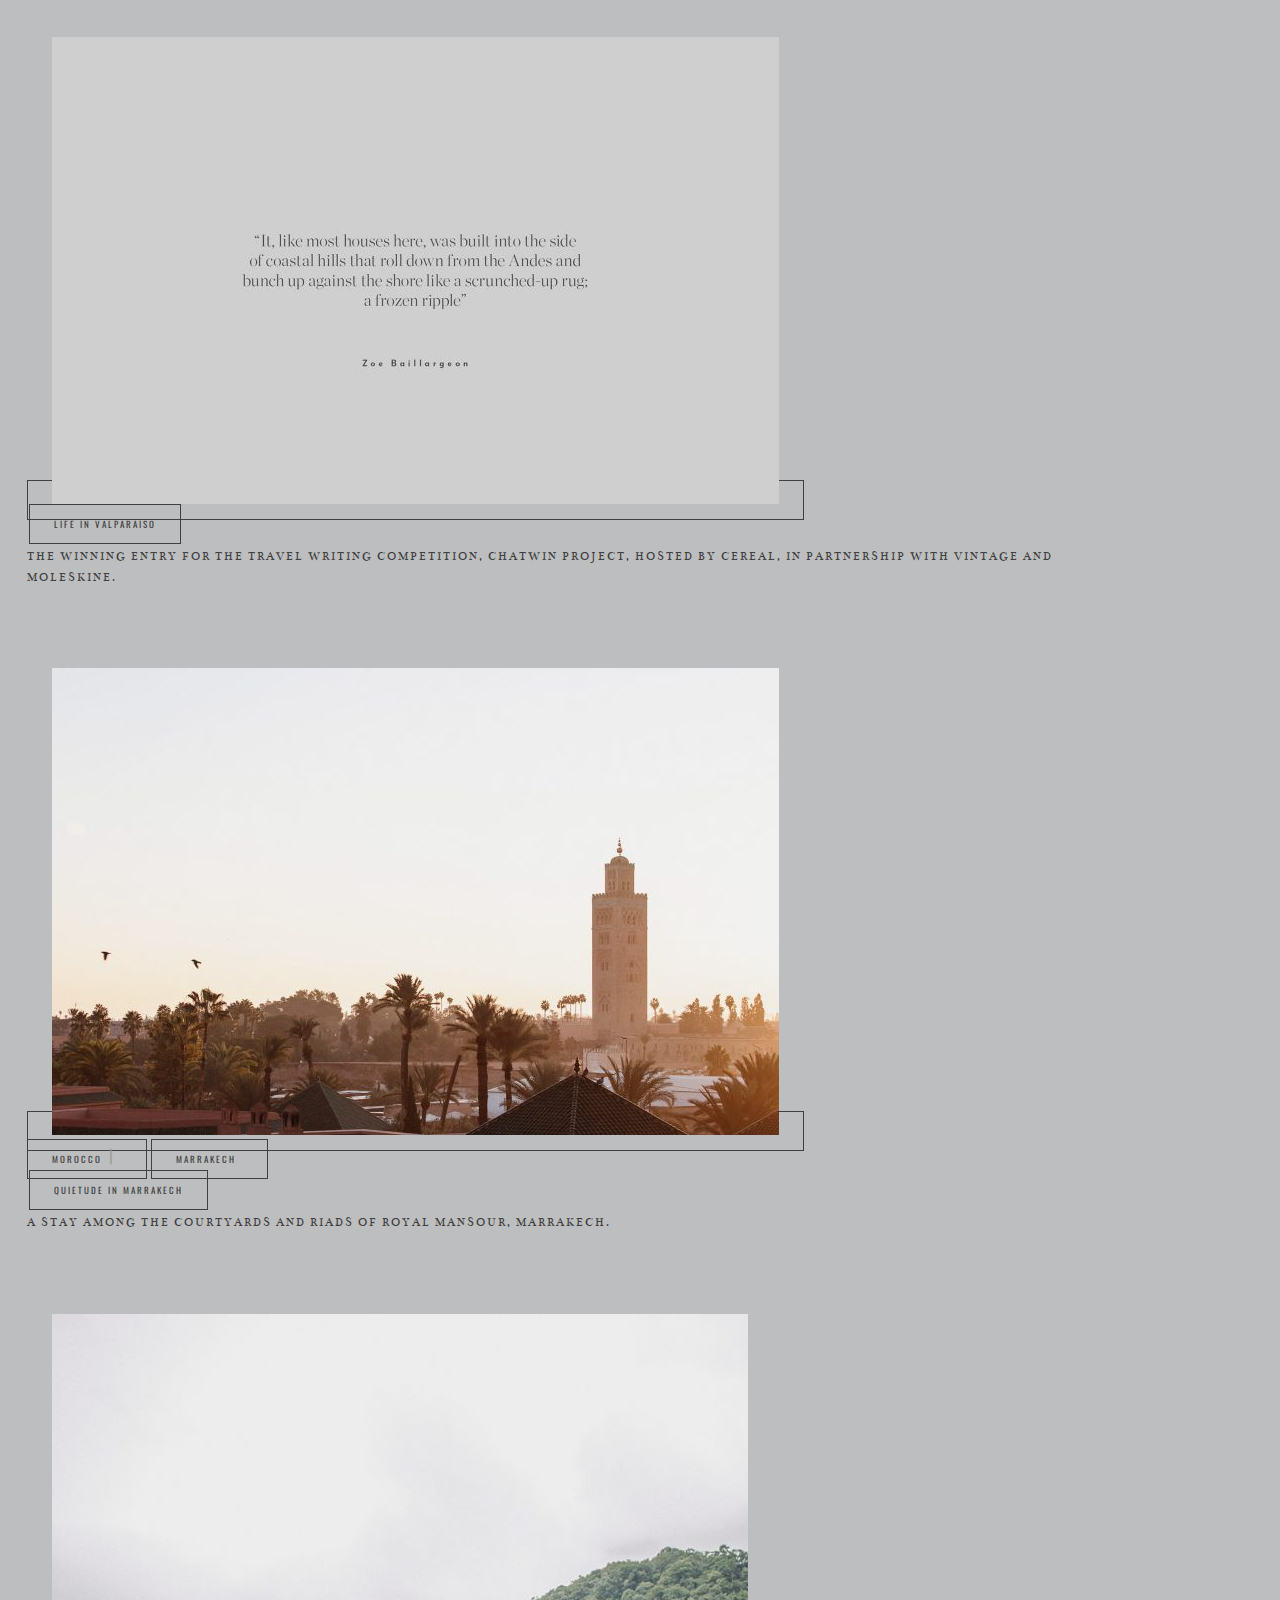
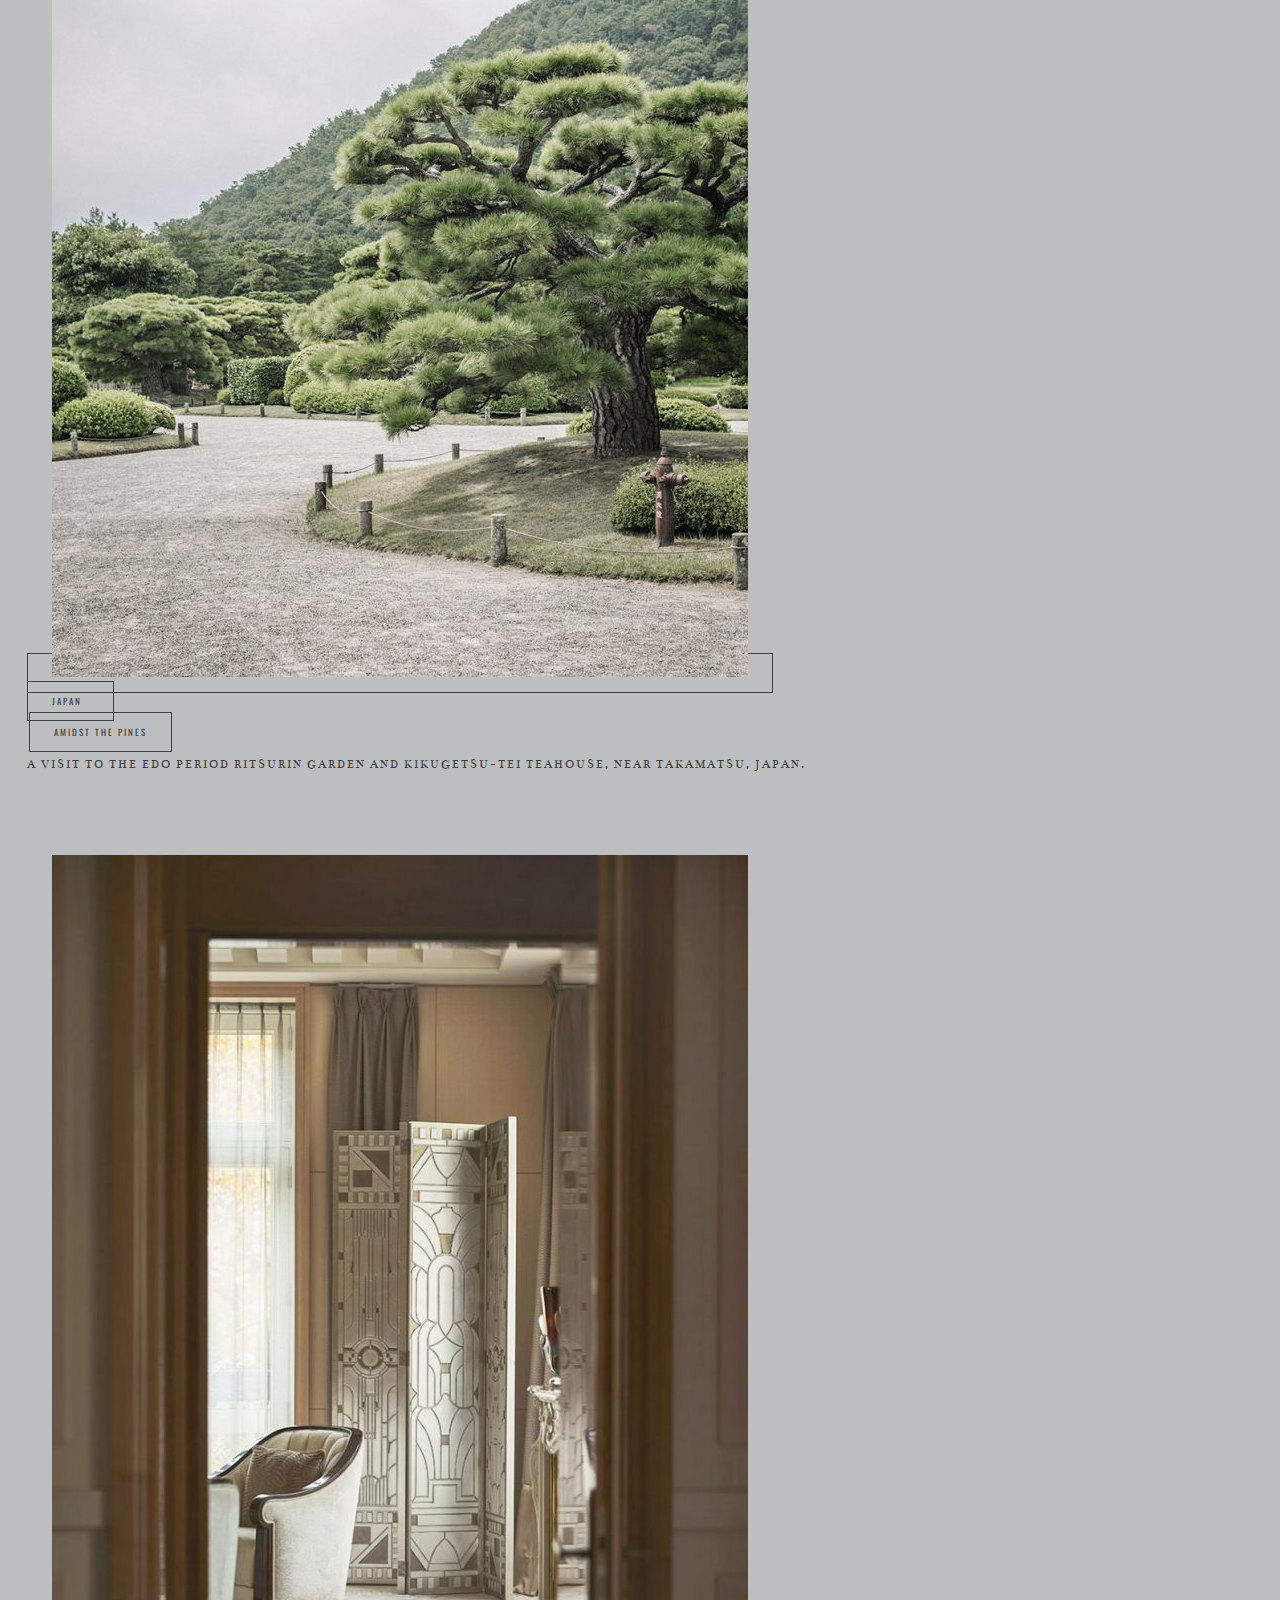
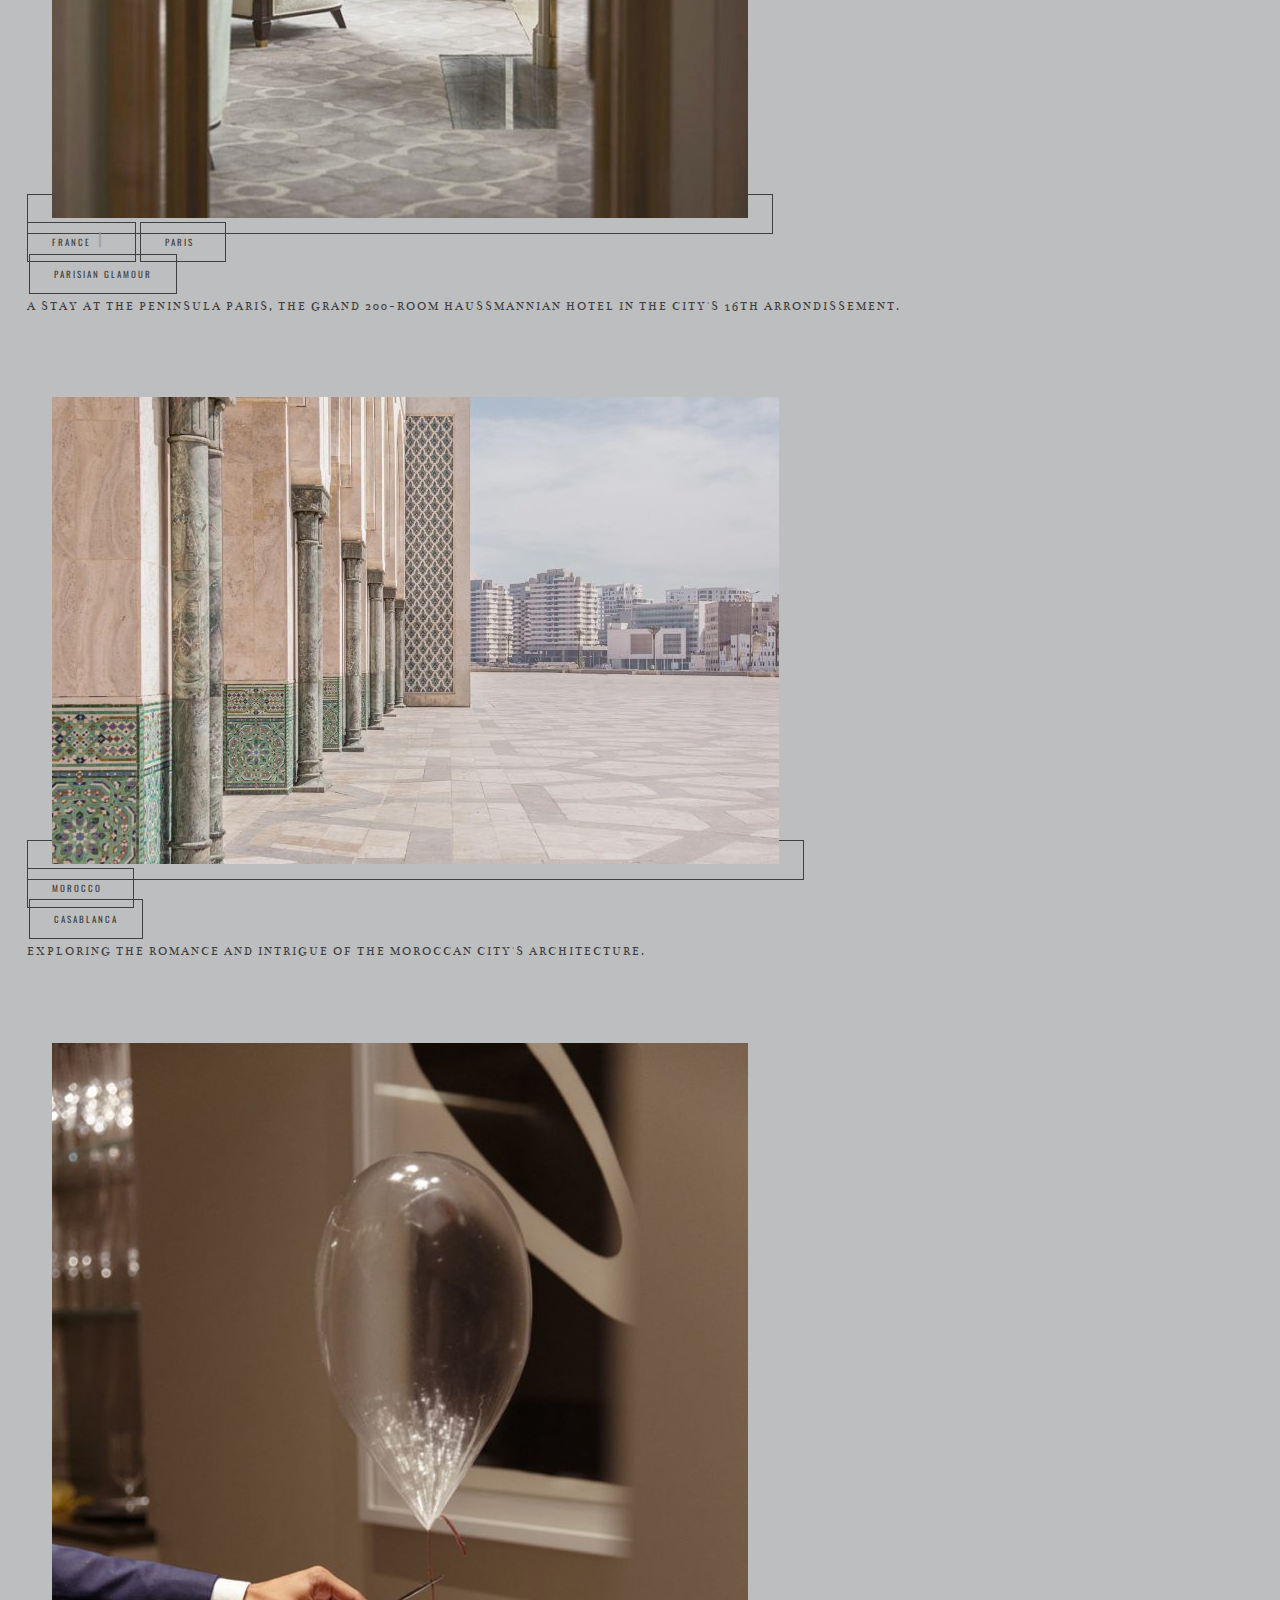
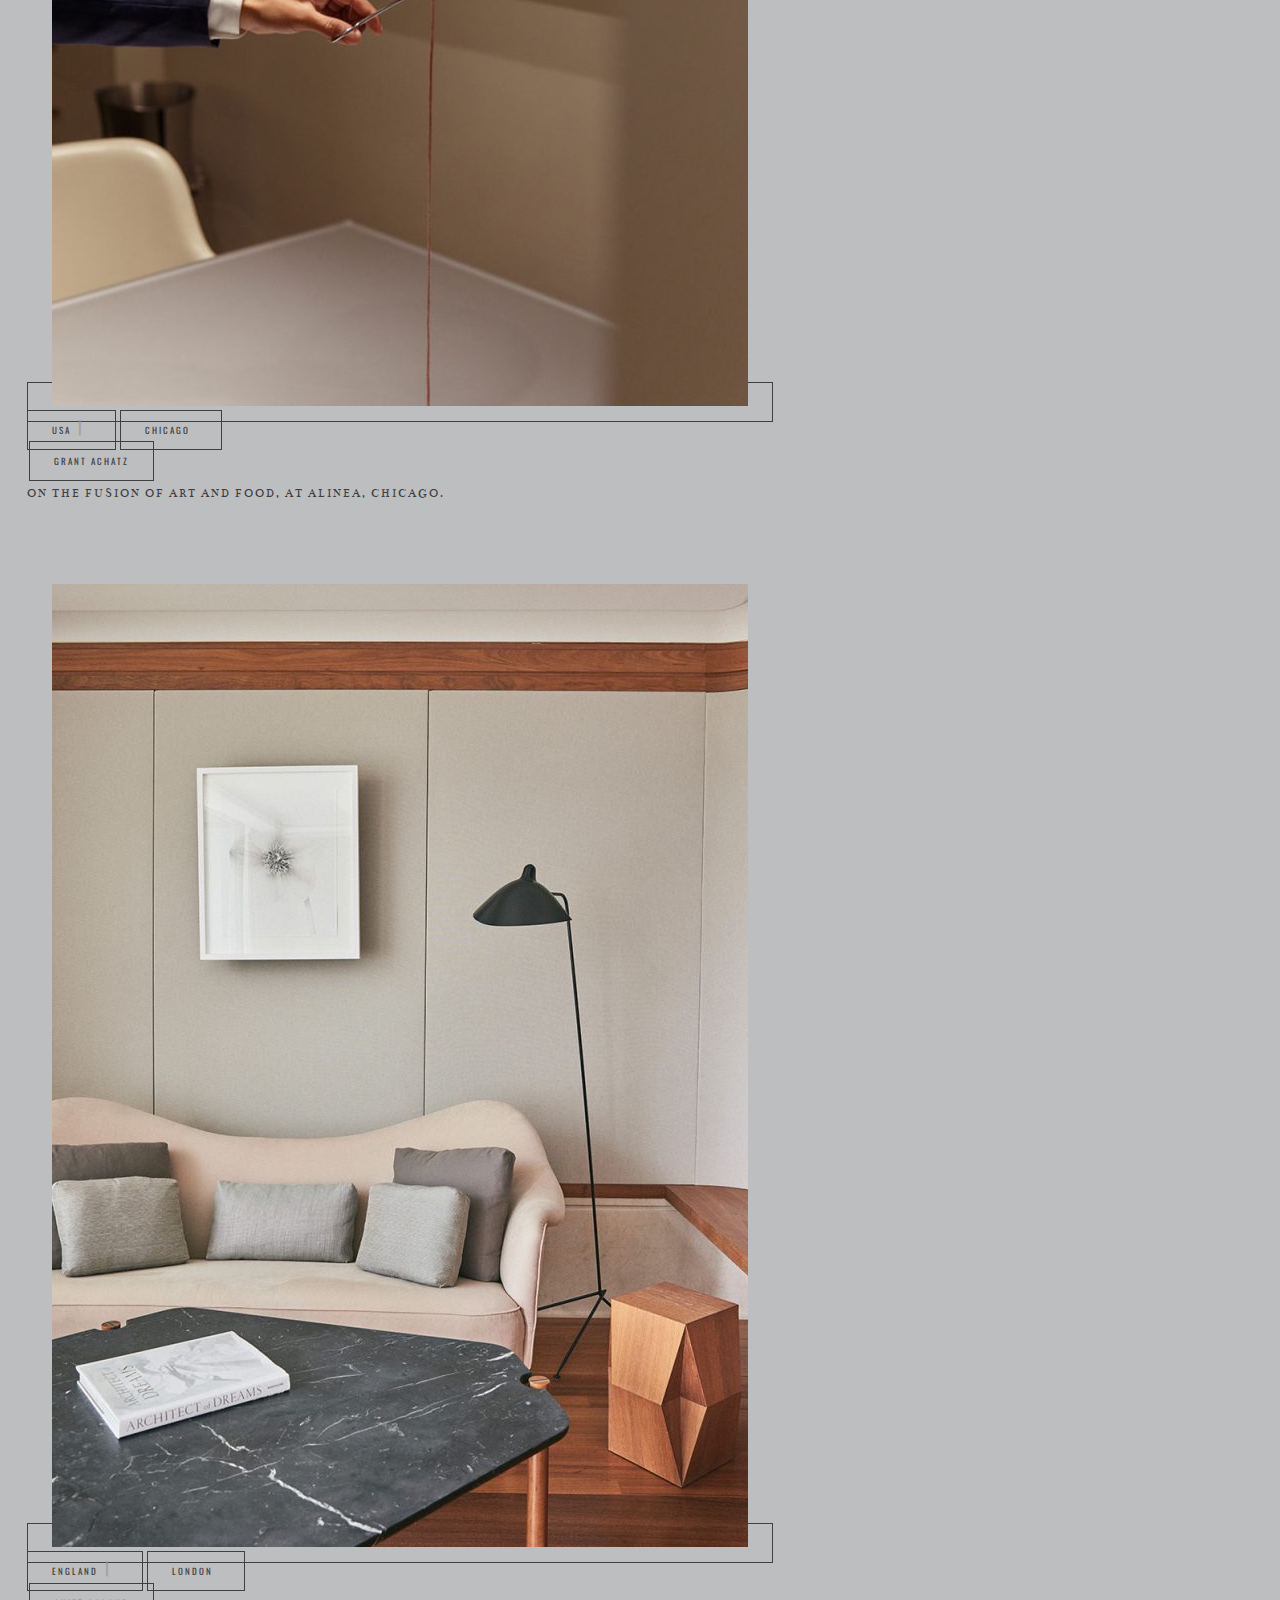
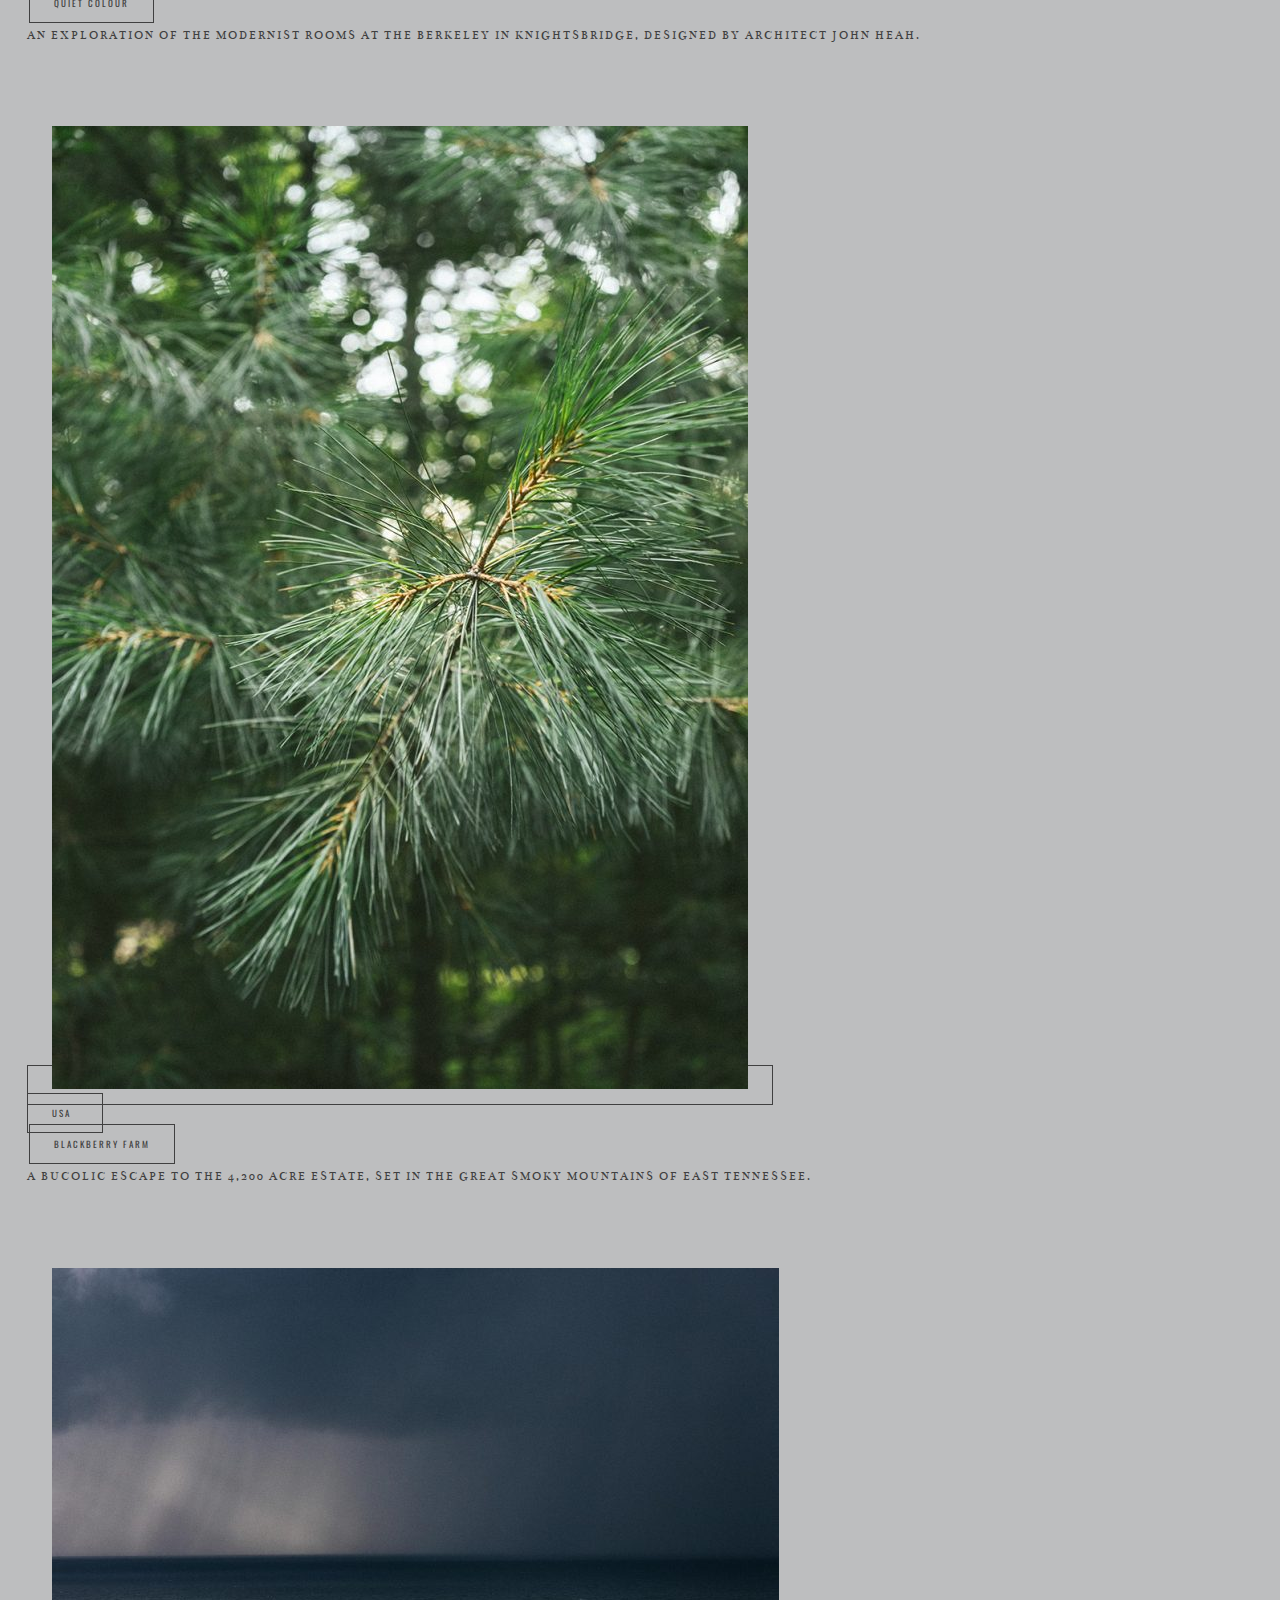
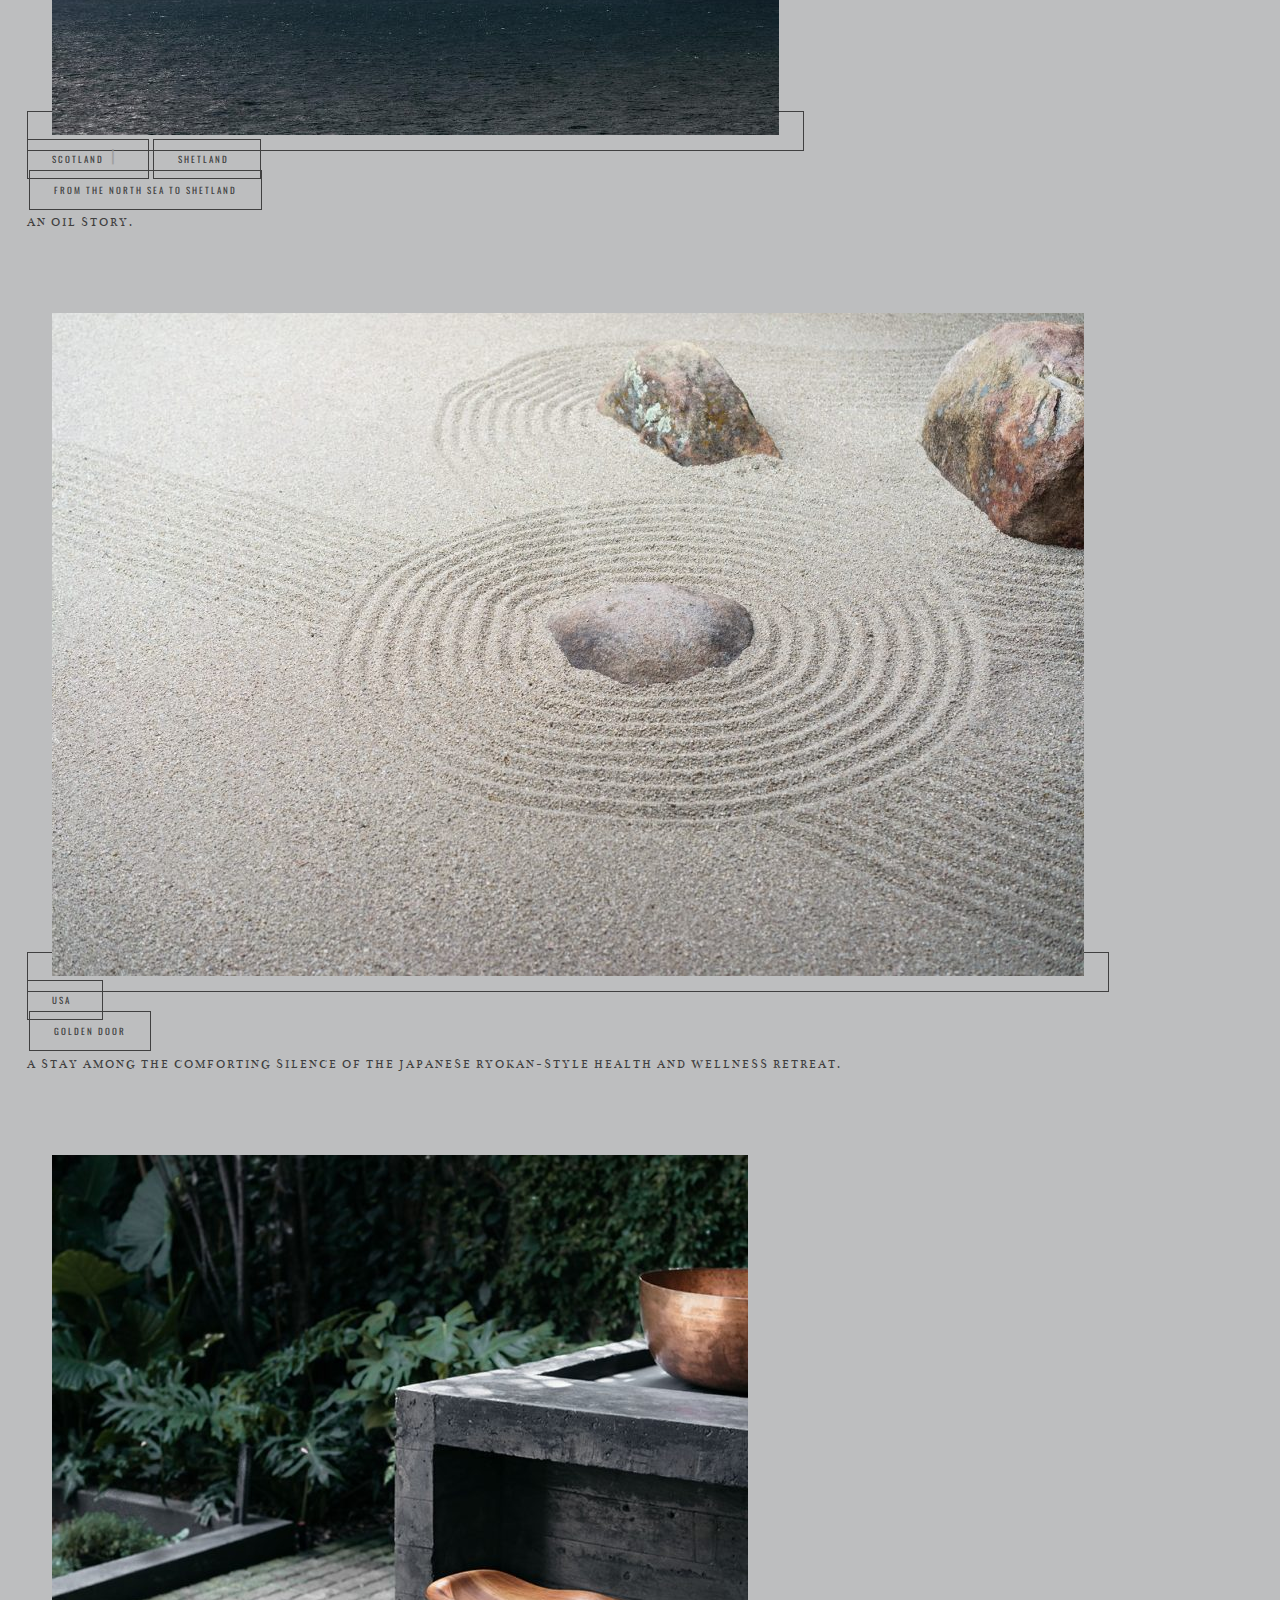
==== commit a436b74f: "Add files via upload" ====
--- a/html/travel-pagina.html
+++ b/html/travel-pagina.html
@@ -5,10 +5,9 @@
 	<meta name="author" content="Jonna Visser">
 	<meta name="viewport" content="width=device-width, initial-scale=1">
 
-
 	<title>CEREAL-TRAVEL</title>
 
-	<link href="styles/style.css" rel="stylesheet">
+	<link href="../styles/style.css" rel="stylesheet">
 	<link rel="icon" type="image/svg+xml" href="images/favicon.svg">
 	<link rel="preconnect" href="https://fonts.googleapis.com">
 	<link rel="preconnect" href="https://fonts.gstatic.com" crossorigin>
@@ -403,7 +402,7 @@
                     </section>
             </section>
         </footer>
-        <script src="scripts/script.js"></script>
+        <script src="../scripts/script.js"></script>
 </body>
     
     </html>--- a/styles/style.css
+++ b/styles/style.css
@@ -0,0 +1,990 @@
+/* CSS Document */
+/* html {
+  box-sizing:border-box;   */
+/* } */
+*, *::after, *::before {
+  box-sizing:border-box; 
+}
+:root {
+  --color-grey-text:#999;
+  --background-color:#f4f4f4;
+  --background-color-2:#404040;
+  --color-black-text:#2b2b2b;
+  --footer-color:#4d4d4d;
+  --full-menu-color:#858687;
+}
+
+/****************************************************FONTS****************************************************/
+
+/******************************************************ALGEMEEN************************************************/
+/***zorgt ervoor dat verborgen tekst bij een icoon verdwijnt***/
+ .text-visually-hidden { 
+  font-size: 0;
+  line-height: 0;
+  color: transparent; 
+}
+
+/***Gehele body style***/
+  body{
+  padding-top: 60px; /*zorgt ervoor dat de eerste foto onder de header begint*/ 
+  /* overflow: auto; een scroll bar wordt toegevoegd als een element niet helemaal zichtbaar kan zijn */
+  background: var(--background-color);
+  margin: 0;
+  /* display: block; */
+}
+
+/* body, button, input, select, textarea {
+  color:var(--background-color-2); 
+  font-size: 1em; 
+  line-height: 1.5s;
+} */
+
+/***Verwijderd bulletpoints voor li***/
+li {
+  /* list-style-position: initial; */
+  /* list-style-image: initial; */
+  list-style-type: none; 
+  /* display: list-item; */
+}
+
+/***Style a***/
+a{
+  text-decoration: none; /*verwijderd underline tekst*/
+  /* background-color: transparent; */
+  /* color:var(--color-grey-text); */
+}
+
+/* section {
+  display: block;
+} */
+
+/* ul {
+  display: block;
+  margin-block-start: 1em;
+  margin-block-end: 1em;
+  margin-inline-start: 0px;
+  margin-inline-end: 0px;
+  padding-inline-start: 40px;
+
+  list-style-position: initial;
+  list-style-image: initial;
+  list-style-type: disc;
+
+} */
+/* h2{
+  display: block; zorgt voor goede positie
+  font-size: 1.5em;
+  margin-block-start: 0.83em;
+  margin-block-end: 0.83em;
+  margin-inline-start: 0;
+  margin-inline-end: 0;
+} */
+
+
+
+/* p {
+  margin-bottom: 1.5em;
+
+  display: block;
+  margin-block-start: 1em;
+  margin-block-end: 1em;
+  margin-inline-start: 0px;
+  margin-inline-end: 0px;
+} */
+
+
+/* div {
+  display: block;
+} */
+/********************************************************HEADER************************************************/
+
+header {
+  display: flex;
+  justify-content: space-between;
+  position:fixed;
+  top:0;
+  left:0;
+  width: 100%;
+  z-index: 9999;
+
+  background-color: var(--background-color);
+  padding: 10px 54px 10px 27px;
+}
+
+
+header > h1, 
+header > ul {
+  /*juiste witruimte bij logo*/  
+  margin:0; 
+}
+
+  
+
+  /***LOGO***/
+header h1 a{
+  /*maakt logo*/
+  background-image: url(https://readcereal.com/wp-content/themes/cereal/img/logo.svg);
+  background-position: center;
+  background-repeat: no-repeat;
+  background-size: 100% auto;
+
+  /*positie logo in header*/
+  height: 50px;
+  width: 120px;
+
+
+  /*haalt tekst achter logo weg*/
+  text-indent: -999999px; 
+  display: inline-block;
+
+
+    /* position: relative; */
+}
+
+/***BLOK ICONEN RECHTS)***/
+header > ul {
+  /**FLEXBOX**/
+  display: flex;
+  gap: 0.5em;
+
+}
+
+/***STYLE ICONEN***/
+header > ul li a, header > ul li button {
+  /*juiste style en positie iconen*/
+  background-repeat: no-repeat;
+  background-position: center;
+  background-size: 14px 14px;
+  display: block; 
+  padding: 16px;
+
+  /*haalt tekst achter iconen weg*/
+  text-indent:-999999px;
+
+  /*maakt hamburgemenu button zichtbaar in full-menu*/
+
+
+
+  /* height: 50px; */
+  /* outline: none; */
+  /* text-align: left; */
+}
+
+/***BUTTON HAMBURGERMENU***/
+header > ul li button {
+  /*maakt hamburgemenu button zichtbaar in full-menu*/
+  z-index: 10;
+  position: absolute;
+
+  
+  background-color: transparent;
+}
+
+/**ICON MY ACCOUNT**/
+header > ul li:nth-of-type(1) a { 
+  background-image: url(https://readcereal.com/wp-content/themes/cereal/img/account.svg);
+}
+
+/**ICON SEARCH**/
+header > ul li:nth-of-type(2) a {  
+  background-size: 11px;
+  background-image: url(https://readcereal.com/wp-content/themes/cereal/img/searchIcon.svg);
+}
+
+/**ICON MENU**/
+header > ul li:nth-of-type(3) button {  
+  border: none;
+  background-size: 17px;
+  background-image: url(https://readcereal.com/wp-content/themes/cereal/img/mMenu.svg);
+
+   /* zorg ervoor dat tekst weggaat en alleen icon zichtbaar is */
+}
+
+/***UITKLAPMENU***/
+header section {
+  /*laat uitklapmenu zien bij actie*/  
+  transform: translateX(100%);
+}
+
+/***ACTIE UITKLAPMENU***/
+.geopendMenu {
+  /*laat uitklapmenu zien bij actie*/  
+  transform: translateX(0%);
+}
+
+/***STYLE FULL-MENU***/
+.full-menu {
+  /*menu over hele pagina zichtbaar*/  
+  top: 0;
+  bottom: 0;
+  right: 0;
+  left: 0;
+  width: 100vw;
+  position:fixed;
+
+  /*kleur*/
+  background-color: var(--full-menu-color);
+
+  z-index: 5;
+  overflow: scroll;
+  display: flex;
+  flex-direction: column;
+  /* align-items: flex-end; */
+}
+
+/***STYLE UL FULL-MENU***/
+.full-menu > ul {
+/*goede positie tekst*/
+  margin-top: 50px;
+
+
+  /* width: 100%; */
+  /* margin-right: 0%; */
+  /* margin-bottom: 30px; */
+  /* padding: 0 38px 0 38px; */
+  /* max-width: 1832px; */ 
+}
+
+/***STYLE LI FULL-MENU***/
+/* .full-menu > ul li {
+  color:gray;
+  list-style:none;
+
+} */
+
+/***STYLE A FULL-MENU***/
+.full-menu > ul li a {
+  /*kleur tekst*/
+  color: #f5f5f5;
+
+  /*grote letters*/
+  text-transform: uppercase;
+  
+  /*positie tekst*/
+  letter-spacing: 3px;
+  line-height: 1.9;
+  padding-bottom: 5px;
+
+  /*font*/
+  font-family: 'Bentham', serif;
+
+
+  /* text-decoration: none; */
+  /* border-bottom: 1px solid transparent; */
+}
+
+/***FOCUS STATE TEKST FULL-MENU***/
+.full-menu > ul li a a:focus {
+  color: var(--color-black-text);
+  text-decoration: underline;
+  text-decoration-thickness: 2px;
+  text-underline-offset: 2px;
+}
+
+/***HOVER STATE TEKST FULL-MENU***/
+.full-menu > ul li a:hover {
+  text-decoration: underline;
+  text-decoration-thickness: 2px;
+  text-underline-offset: 2px;
+  color: var(--color-grey-text);
+}
+
+/***ACTIVE STATE TEKST FULL-MENU***/
+.full-menu > ul li a:active {
+  color:var(--background-color);
+  text-decoration: underline;
+  text-decoration-thickness: 2px;
+  text-underline-offset: 2px;
+}
+/*****************************************************MAIN***********************************************/
+
+main {
+padding:0;
+display: block;
+}
+
+/*******************EERSTE SECTION********************/
+
+/***WITRUIMTE EERSTE SECTION HOMEPAGE***/
+main > section:first-of-type {
+  /*PADDING*/
+  padding:0 20px 0 20px;
+
+
+  /*MARGIN*/
+  /* margin-top: 0px;
+  margin-right: auto;
+  margin-bottom: 0px;
+  margin-left: auto; */
+  /* max-width: 1832px; */
+}
+
+/**HOME MENU**/
+main > section:first-of-type ul:nth-of-type(1) {
+  /*zorgt ervoor dat de tekst goed staat*/
+  text-align: right;
+  position: relative;
+
+  /*zorgt ervoor dat de afbeelding goed staat*/
+  margin-right: -3.2%;
+  padding: 0;
+
+
+    display: flex;
+  flex-wrap: wrap;
+  justify-content: space-between;
+}
+
+/*HOME MENU LI*/
+main > section:first-of-type ul:nth-of-type(1) li:nth-of-type(1) {
+  /*witruimte*/
+  margin-right: 4.5%;
+  margin-bottom: 40px;
+
+
+  /* flex-grow: 1; */
+  /* max-width: 100%; */
+  /* width: 95.5%; */
+  /* list-style: none; */
+}
+
+/***HOME MENU IMG***/
+main > section:first-of-type ul:nth-of-type(1) li:nth-of-type(1) a:nth-of-type(1) img {
+  max-width: 100%; 
+  display:block;
+  /* width: 100%; */
+  /* filter: brightness(100%); */
+}
+
+/***HOME MENU TEKST***/
+main > section:first-of-type ul:nth-of-type(1) li:nth-of-type(1) a:nth-of-type(2) {
+  /*witruimte*/
+  margin: 5px 0px 5px 0px;
+  display: block;
+  bottom:-30px;
+  width: calc(100% - 10px);
+  padding-bottom: 5px;
+  padding-top: 5px;
+
+  /*font*/
+  font-family: 'Oswald', sans-serif;
+  text-transform: uppercase;
+  letter-spacing: 0.9px;
+  font-size: 16px;
+
+
+  /* writing-mode: horizontal-tb; */
+  /* right: auto; */
+  /* position: absolute; */
+  /* font-weight: 400; */
+}
+
+/***ARTIKELEN***/
+/* @media (max-width: 500px) {
+main > section:first-of-type {
+  padding:0 20px 0 20px;
+  }
+}
+
+@media (max-width: 600px) {
+  main > section:first-of-type ul:nth-of-type(2) {
+    margin-top: 50px;
+    }
+  }
+
+@media (max-width: 600px) {
+  main > section:first-of-type ul:nth-of-type(1) li:nth-of-type(1) {
+  margin-bottom: 0px;
+  }
+}
+
+@media (min-width: 950px) {
+  main > section:first-of-type ul:nth-of-type(1) li:nth-of-type(1) {
+  width: 100%;
+  max-width: 100%;
+  margin-bottom: 50px;
+  display: block;
+  }
+}
+
+@media (max-width: 950px) {
+  main > section:first-of-type ul:nth-of-type(1) li:nth-of-type(1),
+  ul:nth-of-type(2) li:nth-of-type(3), li:nth-of-type(7) {
+  margin-bottom: 0;
+  width: 63.16%;
+  flex-grow: 2;
+  }
+}
+
+@media (max-width: 500px) {
+  main > section:first-of-type ul:nth-of-type(1) li:nth-of-type(1),
+  ul:nth-of-type(2) li:nth-of-type(3), li:nth-of-type(7) {
+    width: 95.5%;
+    margin-right: 4.5%;
+    margin-bottom: 40px;
+    flex-grow: 2;
+  }
+}
+
+@media (max-width: 767px) {
+  main > section:first-of-type ul:nth-of-type(1) li:nth-of-type(1),
+  ul:nth-of-type(2) li:nth-of-type(3), li:nth-of-type(7) {
+    width: 95.5%;
+    margin-right: 4.5%;
+    margin-bottom: 40px;
+    flex-grow: 2;
+    max-width: 100%;
+  }
+}
+
+@media (max-width: 500px) {
+  main > section:first-of-type .portrait {
+    width: 95.5%;
+    margin-right: 4.5%;
+    margin-bottom: 40px;
+    flex-grow: 1;
+    max-width: 100%;
+}
+  }
+
+  @media (max-width: 950px) {
+    main > section:first-of-type li.portrait {
+      width: 29.3%;
+      max-width: 100%;
+  }
+    }
+
+@media (max-width: 767px) {
+  main > section:first-of-type .portrait {
+    width: 44.5%;
+    margin-right: 4.5%;
+    flex-grow: 1;
+  }
+    } */
+
+
+main > section:first-of-type ul:nth-of-type(2) {
+/*witruimte*/
+  padding: 0;
+  margin: 0 -3.2% 0 0;
+
+
+  /* opacity: 1; */
+  /*FLEXBOX*/
+  display:flex;
+  flex-wrap: wrap;
+  justify-content: space-between;
+}
+
+/***LINKS ONDER AFBEELDINGEN*/
+main > section:first-of-type article {
+  line-height: 2;
+}
+
+/***LINKS ONDER AFBEELDINGEN*/
+main > section:first-of-type article a{
+  /*kleur*/
+  color:var(--color-black-text);
+
+  /*font*/
+  font-family: 'Oswald', sans-serif;
+  text-decoration: none;
+  font-size: 16px;
+  text-transform: uppercase;
+  letter-spacing: 1px;
+
+
+    /* font-weight: 400; */
+}
+
+/* main > section:first-of-type article a:first-of-type {
+  display: inline-block;
+} */
+
+/***STREEPJE TUSSEN DE LINKS***/
+main > section:first-of-type article a::after {
+  content:"|";
+  margin-left: 7px;
+  margin-right: 7px;
+  font-size: 16px;
+  color:var(--color-grey-text);
+  opacity: .8;
+  vertical-align: 1px;
+}
+
+/***VERWIJDEREN STREEPJE BIJ LAATSTE A***/
+main > section:first-of-type article a:last-child::after {
+  content: "";
+  margin-left: 0;
+}
+
+
+/***ARTIKELEN LI***/
+main > section:first-of-type ul:nth-of-type(2) li {
+  /*witruimte*/
+  margin-right: 4.5%;
+  margin-bottom: 40px;
+
+
+  /* flex-grow: 1;
+  max-width: 100%;  
+  width: 95.5%; */
+}
+
+/***ARTIKELEN IMAGES***/
+main > section:first-of-type ul:nth-of-type(2) li  img {
+  max-width: 100%;
+
+
+  display:block;
+}
+
+/***ARTIKELEN H2***/
+main > section:first-of-type ul:nth-of-type(2) li h2 {
+  /*witruimte*/
+  margin: 0 0 12px 0;
+  line-height: .9;
+
+  /*font*/
+  font-family: 'Bentham', serif;
+  letter-spacing: 1px;
+  font-size: 14px;
+
+  /* color: var(--color-black-text); */
+  /* text-size-adjust: 100%; */
+}
+
+
+/***ARTIKELEN H2-A***/
+main > section:first-of-type ul:nth-of-type(2) li h2 a {
+  color: var(--color-black-text);
+}
+
+/***ARTIKELEN P***/
+main > section:first-of-type ul:nth-of-type(2) li  p {
+  /*lijn breedte tekst*/
+  max-width: calc(100% - 10px); 
+
+  /*font*/
+  font-family: 'Bentham', serif;
+  font-size: 12px;
+
+  /*kleur*/
+  color: var(--color-black-text);
+}
+
+/**********UITZONDERINGEN ARTIKELEN***************/
+
+/**ARTIKEL 2 CAMALEONDA IN CALIFORNIA P**/
+main > section:first-of-type ul:nth-of-type(2) li:nth-of-type(2) p {
+  /*font*/
+  font-family: 'Bentham', serif;
+  font-size: 8px;
+  text-transform: uppercase;
+
+  /*kleur*/
+  color:var(--color-grey-text);
+
+
+  /* line-height: 1.9; */
+  /* margin-top: 10px; */
+  /* margin-bottom: 0; */
+  display: block;
+
+}
+
+/**ARTIKEL 4 RE-WRITINGRODIN P**/
+
+main > section:first-of-type ul:nth-of-type(2) li:nth-of-type(4) p {
+  /* max-width: calc(100% - 10px); */
+  /*font*/
+  font-family: 'Bentham', serif;
+  text-transform: uppercase;
+  font-size: 8px;
+
+  /*kleur*/
+  color:var(--color-grey-text);
+
+
+  /* opacity: 1; */
+  /* line-height: 1.9; */
+  /* margin-top: 10px;
+  /* margin-bottom: 0* */
+  display: block; 
+}
+
+
+/*******************TWEEDE SECTION********************/
+/***AFBEELDINGEN TWEEDE SECTION***/
+Main > section:last-child img {
+  max-width: 100%;
+
+
+  /* border:0; */
+  /* opacity: 1; */
+    /* height: auto; */
+}
+
+/***ACHTERGRONDKLEUR EN WITRUIMTE TWEEDE SECTION***/
+main > section:last-child{
+  /*achtergrondkleur*/
+  background-color:rgb(189,190,191);
+
+  /*witruimte*/
+  padding: 60px 27px;
+  margin:0%
+}
+
+/***STYLE UL TWEEDE SECTION*/
+main > section:last-child ul {
+  margin-bottom: 50px;
+  padding-left:0;
+
+  /* display: flex; */
+  /* justify-content: center; */
+  /* flex-wrap: wrap; */
+  /* text-align: left; */
+}
+
+/***H3 TWEEDE SECTION***/
+main > section:last-child ul:nth-of-type(1) h3 {
+  /*positie*/
+  margin-top: 10px;
+  max-width: 500px;
+
+  /*font*/
+  font-family: 'Bentham', serif;
+  letter-spacing: 4px;
+  font-weight: 400;
+  font-size: 34px;
+
+
+  display: block;
+  /* margin-block-start: 1em;
+  margin-block-end: 1em;
+  margin-inline-start: 0px;
+  margin-inline-end: 0px; */
+}
+
+/***P TWEEDE SECTION***/
+main > section:last-child ul:nth-of-type(1) p {
+  /* padding-left: 0; */
+
+  /*font*/
+  font-family: 'Bentham', serif;
+  font-size: 12px;
+  text-transform: uppercase;
+  letter-spacing: 2px;
+
+  /*kleur*/
+  color:var(--background-color-2);
+
+  /*positie*/
+  margin: 0 0 40px 0;
+  line-height: 1.7;
+  padding: 0 20px 0 0;
+
+  /*regellengte*/
+  max-width:90%;
+
+  /* display: block; */
+}
+
+/***A TWEEDE SECTION***/
+main > section:last-child ul:nth-of-type(1) a {
+  /*uiterlijk button shop*/
+  border: 1px solid var(--background-color-2); 
+  padding: 12px 24px 12px 24px;
+
+  /*kleur*/
+  color: var(--background-color-2);
+
+  /*font*/
+  font-family: 'Oswald', sans-serif;
+  font-weight: 400;
+  text-decoration: none;
+  text-transform: uppercase;
+  letter-spacing: 2px;
+  font-size: 9px;
+}
+
+/***LI TWEEDE SECTION***/
+main > section:last-of-type ul:nth-of-type(1) li  {
+  width: 100%;
+  text-align: left;
+  padding-left: 0;
+  margin-bottom: 40px;
+}
+
+/***H2 PRODUCTEN***/
+main > section:last-of-type h2 {
+  /*font*/
+  font-family: 'Bentham', serif;
+  font-weight: 400;
+  letter-spacing: 2px;
+  text-transform: uppercase;
+  font-size: 11px;
+
+  /*positie*/
+  padding-bottom: 6px;
+  padding-left: 2px;  
+  text-align: left;
+
+  /*kleur*/
+  color:#fff;
+
+
+  /* display: inline-block; */
+}
+
+/***UL PRODUCTEN***/
+/* main > section:last-of-type ul:nth-of-type(2) {
+  padding: 0;
+  margin: 0;
+
+
+
+  list-style: none;
+  clear: both;
+} */
+
+/***LI PRODUCTEN***/
+main > section:last-of-type ul:nth-of-type(2) li {
+  /* float:none; */
+  margin: 0 0 40px 0;
+  /* padding: 0; */
+  /* position: relative; */
+  /* width: 100%; */
+}
+
+/***A PRODUCTEN***/
+main > section:last-of-type ul:nth-of-type(2) li:nth-of-type(1) a {
+  /*font*/
+  font-size: 11px;
+  letter-spacing: 2px;
+  text-decoration: none;
+  text-transform: uppercase;
+
+  /*kleur*/
+  color: #fff;
+
+  /*positie*/
+  margin-top: 5px;
+ 
+
+
+  /* display: block; */
+}
+
+/***IMG PRODUCTEN***/
+main > section:last-of-type ul:nth-of-type(2) img{
+width:100%;
+}
+
+/***H3 PRODUCTEN***/
+main > section:last-of-type ul:nth-of-type(2) h3 {
+  /*font*/
+  font-family: 'Bentham', serif;
+  letter-spacing: 2px;
+  font-size: 14px;
+  font-weight: 400;
+  text-transform: none;
+
+  /*positie*/
+  margin-bottom: 0;
+  border-bottom: 0px;
+  margin-top: 15px;
+  padding-bottom: 3px;
+  padding-left: 2px;
+
+  /*kleur*/
+  color:#fff;
+
+
+  /* display: inline-block; */
+}
+
+/***P PRODUCTEN***/
+main > section:last-of-type ul:nth-of-type(2) p {
+  /*font*/
+  font-family: 'Oswald', sans-serif;
+  letter-spacing: 2px;
+  text-transform: uppercase;
+  font-size: 8px;
+
+  /*kleur*/
+  color:gray;
+
+  /*positie*/
+  margin: 5px 0 5px 0;
+}
+
+/***SPAN PRODUCTEN***/
+main > section:last-of-type ul:nth-of-type(2) span {
+  /*font*/
+  font-family: 'Oswald', sans-serif;
+  font-weight: 400;
+  text-transform: uppercase;
+  font-size: 11px;
+  letter-spacing: 2px;
+
+  /*kleur*/
+  color:gray;
+
+
+  /* display: block; */
+    /* margin:0; */
+} 
+
+
+
+/*********************************************************FOOTER******************************************************/
+footer{
+  background-color: var(--footer-color);
+  color:gray;
+}
+
+/***WITRUIMTE FOOTER***/
+footer > section:nth-of-type(1) {
+  padding: 80px 37px 100px 37px;
+  display: flex;
+  flex-wrap: wrap;
+
+
+  /* width: 100%; */
+  /* font-size: 14px; */
+  /* max-width: 1833px; */
+  /* margin: 0 auto 0 auto; */
+}
+
+/***POSITIE ABOUT TEKST***/
+footer > section:nth-of-type(1) article {
+  margin-bottom: 40px;
+  padding-right: 15%;
+}
+
+/***P ABOUT TEKST***/
+footer > section:nth-of-type(1) article p {
+  /*font*/
+  font-family: 'Bentham', serif;
+  /*positie*/
+  margin-bottom: 30px;
+
+
+/* margin-top: 0; */
+/* max-width: calc(100% - 10px); */
+/* line-height: 20px; */
+}
+
+/***A ABOUT TEKST***/
+footer > section:nth-of-type(1) article a {
+  /*positie*/
+  width: 60px;
+  max-height: 12px;
+
+  /*font*/
+  font-family: 'Bentham', serif;
+  text-transform: uppercase;
+
+  /*kleur*/
+  color: var(--color-grey-text);
+
+  /* vertical-align: -1px; */
+  /* overflow: hidden; */
+}
+
+/***SPAN NAVIGATIE***/
+footer > section:nth-of-type(1) span{
+  /*font*/
+  font-family: 'Oswald', sans-serif;
+  text-transform: uppercase;
+  letter-spacing: 2px;
+  font-weight: 400;
+  font-size: 11px;
+
+
+  /* margin-top: 20px; */
+  /* display: block; */
+  /* margin-bottom: 15px; */
+}
+
+/***UL NAVIGATIE***/
+footer > section:nth-of-type(1) ul {
+  padding:0 40px 0 0px;
+  margin-bottom: 60px;
+}
+
+/***A NAVIGATIE***/
+footer > section:nth-of-type(1) ul li a {
+  /*font*/
+  font-family: 'Bentham', serif;
+  font-size: 12px;
+  text-decoration: none;
+  letter-spacing: 1px;
+  line-height: 1.9;
+
+  /*positie*/
+  padding: 10px 0 10px 0;
+
+  /*kleur*/
+  color: #f5f5f5;
+
+  /* outline: none; */
+}
+
+/***FORM***/
+/* footer > section:nth-of-type(5) {
+  width: 100%;
+  text-align: left; 
+} */
+
+/* footer > section:nth-of-type(5) form {
+  white-space: nowrap;
+} */
+
+/***INPUT FORM***/
+input {
+  margin-top:21px;
+  margin-bottom: 21px;
+  background-color: transparent;
+  border-radius: 1px;
+  font-size: 12px;
+  color:#f5f5f5;
+  width: 150px;
+  padding: 5px 10px 5px 10px;
+  border-color:gray;
+  border:1px solid #999;
+}
+
+
+input#mc-embedded-subscribe-footer {
+  /*positie*/
+  width: 36px;
+  margin-left:-3px;
+
+  /*verwijderd tekst subscribe*/
+  text-indent: -99999px;
+
+
+  /* display: inline; */
+  /* height: 30px; */
+  /* background: 0 0; */
+  /* text-shadow:none; */
+  /* border-radius: 0; */
+  /* font-size:16px; */
+  /* background-image: */
+  /* background-repeat: no-repeat; */
+  /* background-size: 12px 12px 12px 12px; */
+  /* background-position: center center; */
+  /* vertical-align: -1px; */
+}
+
+/* footer > section:nth-of-type(6){
+  display:flex;
+  justify-content: flex-start;
+} */
+
+/***SOCIAL ICONEN***/
+.footer-social a{
+margin-right: 20px;
+}
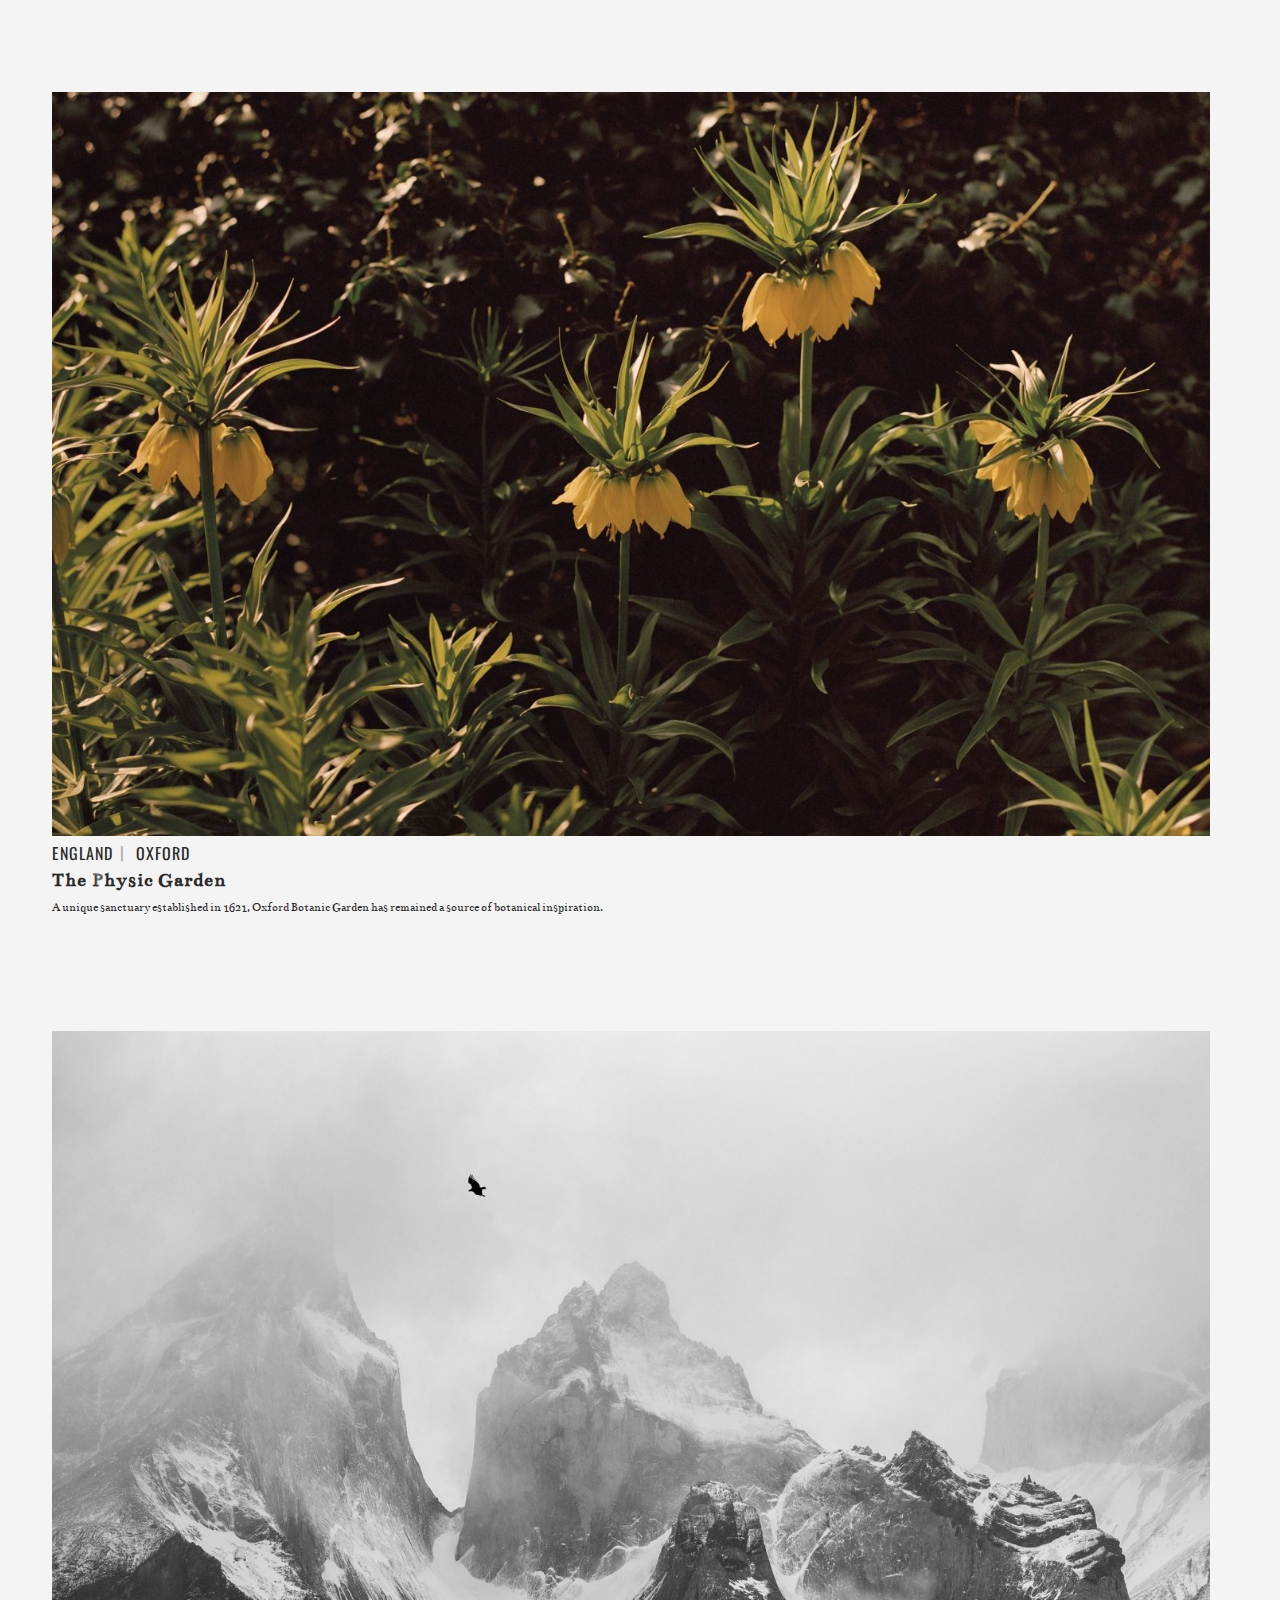
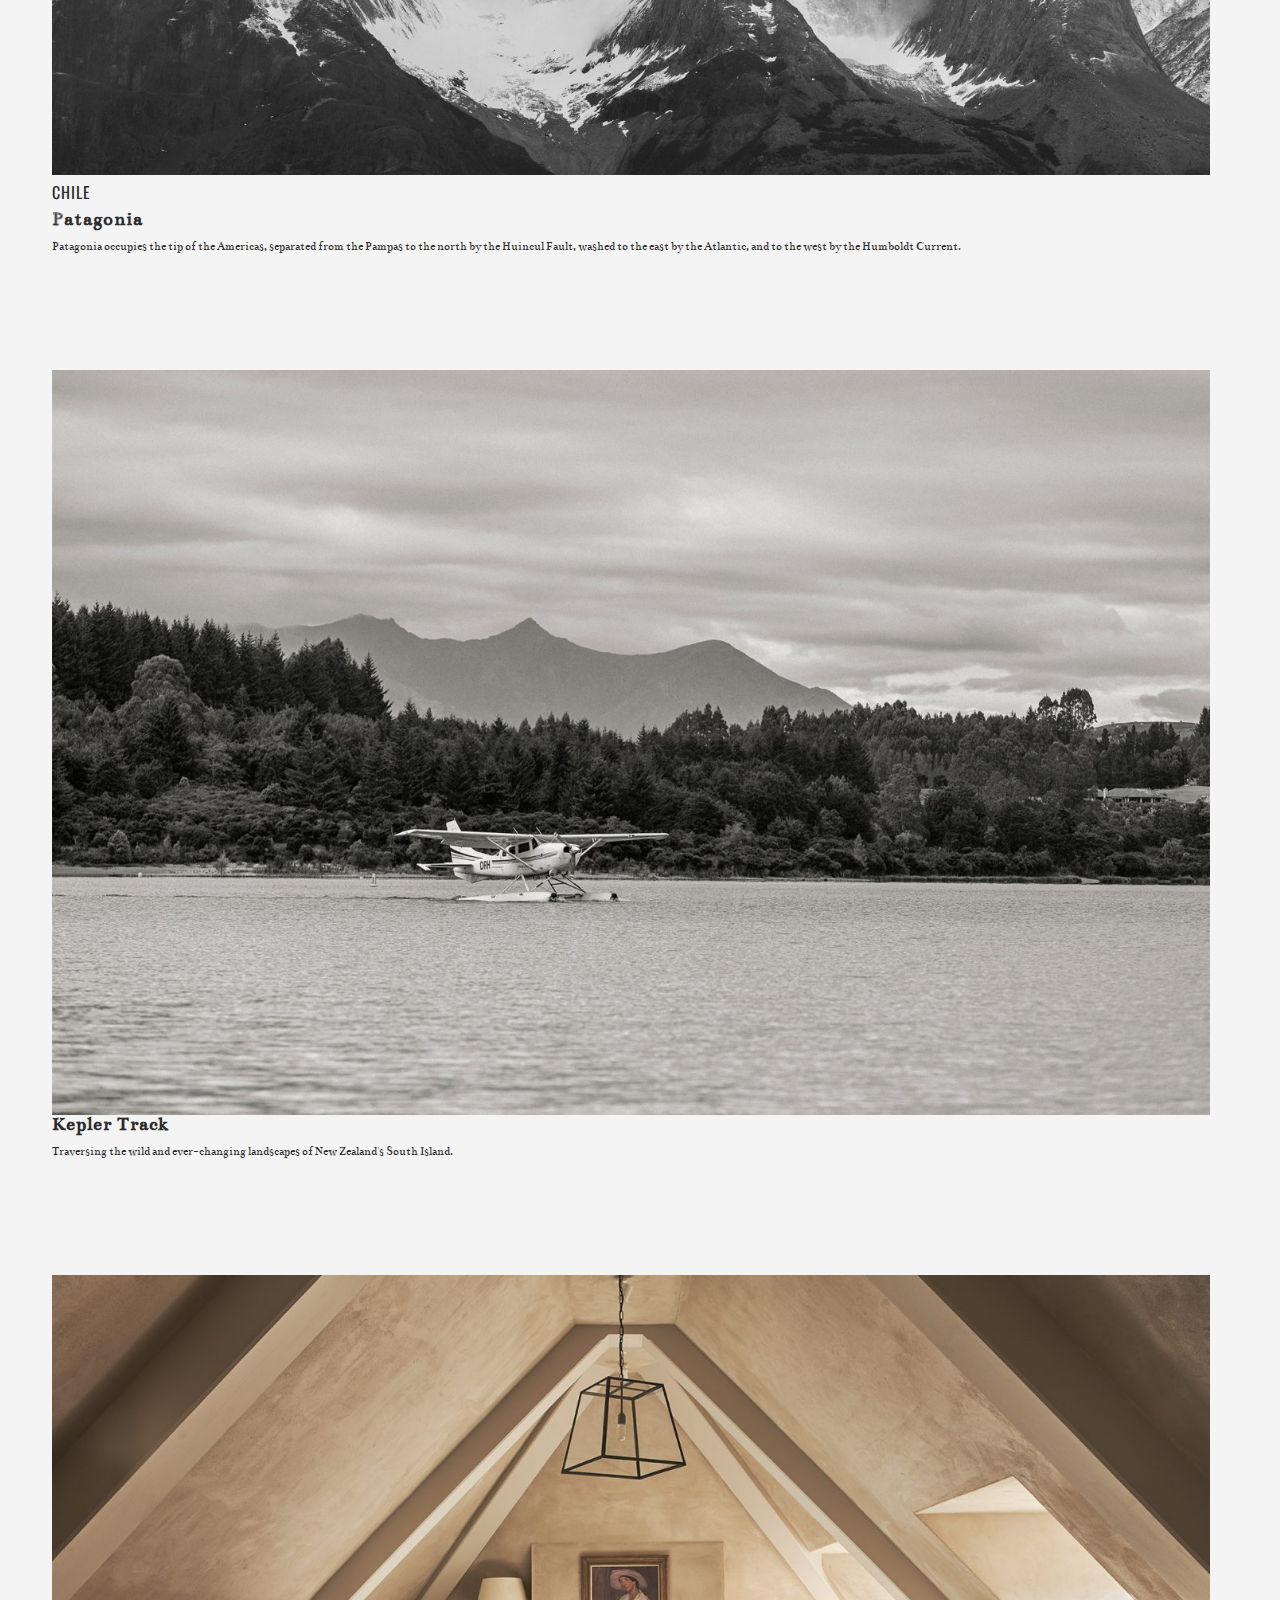
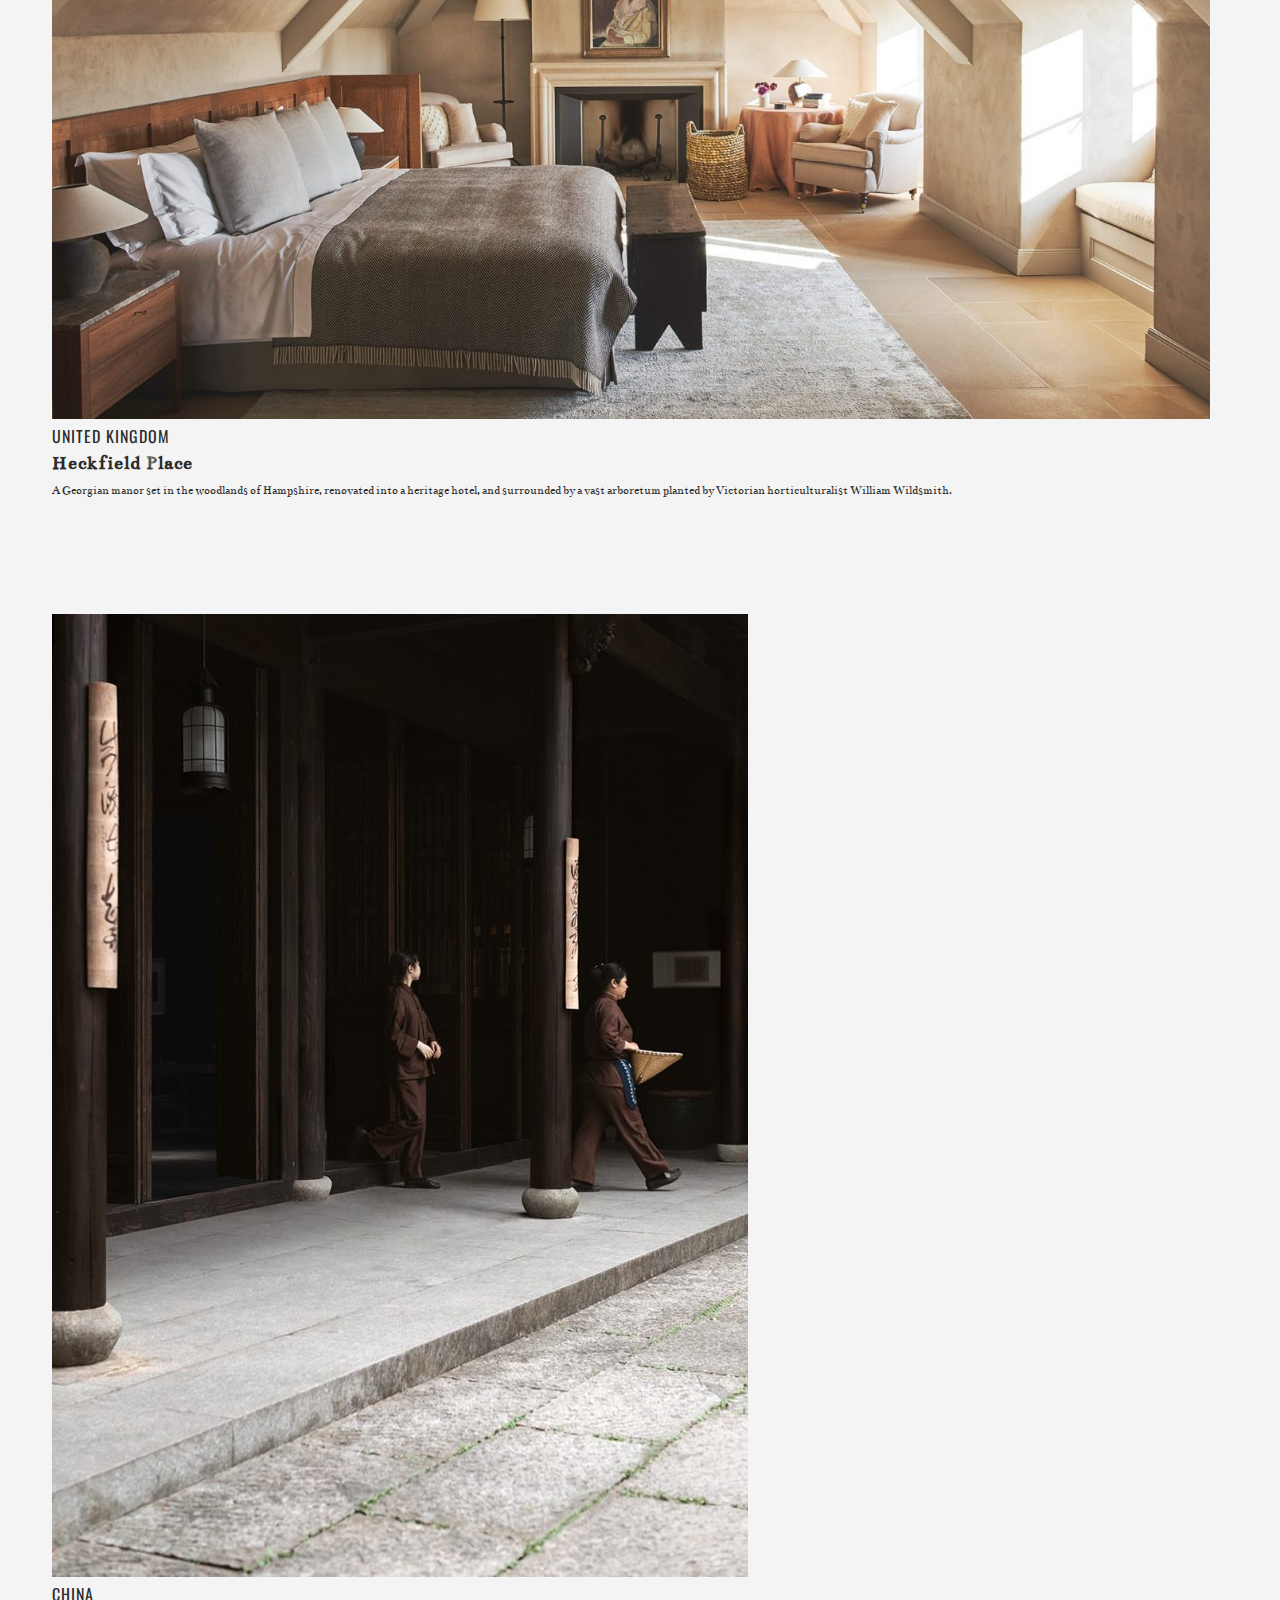
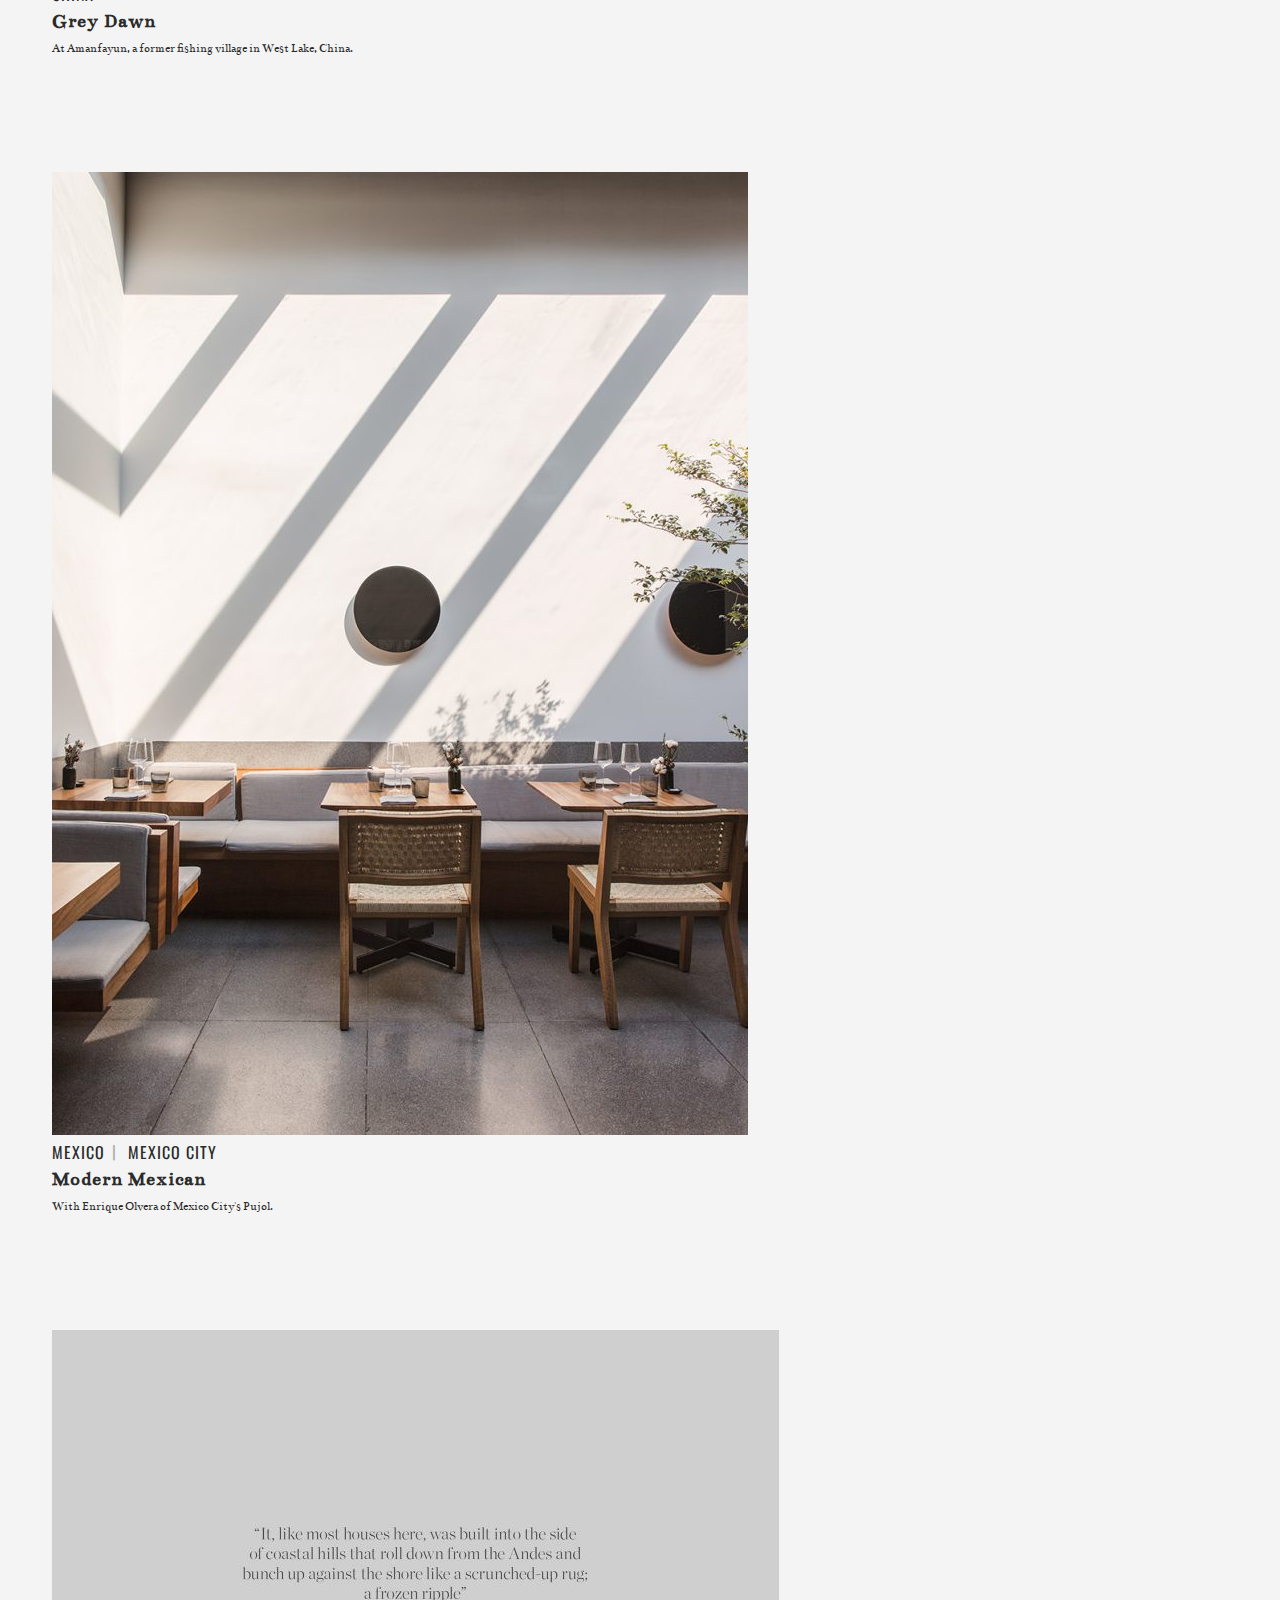
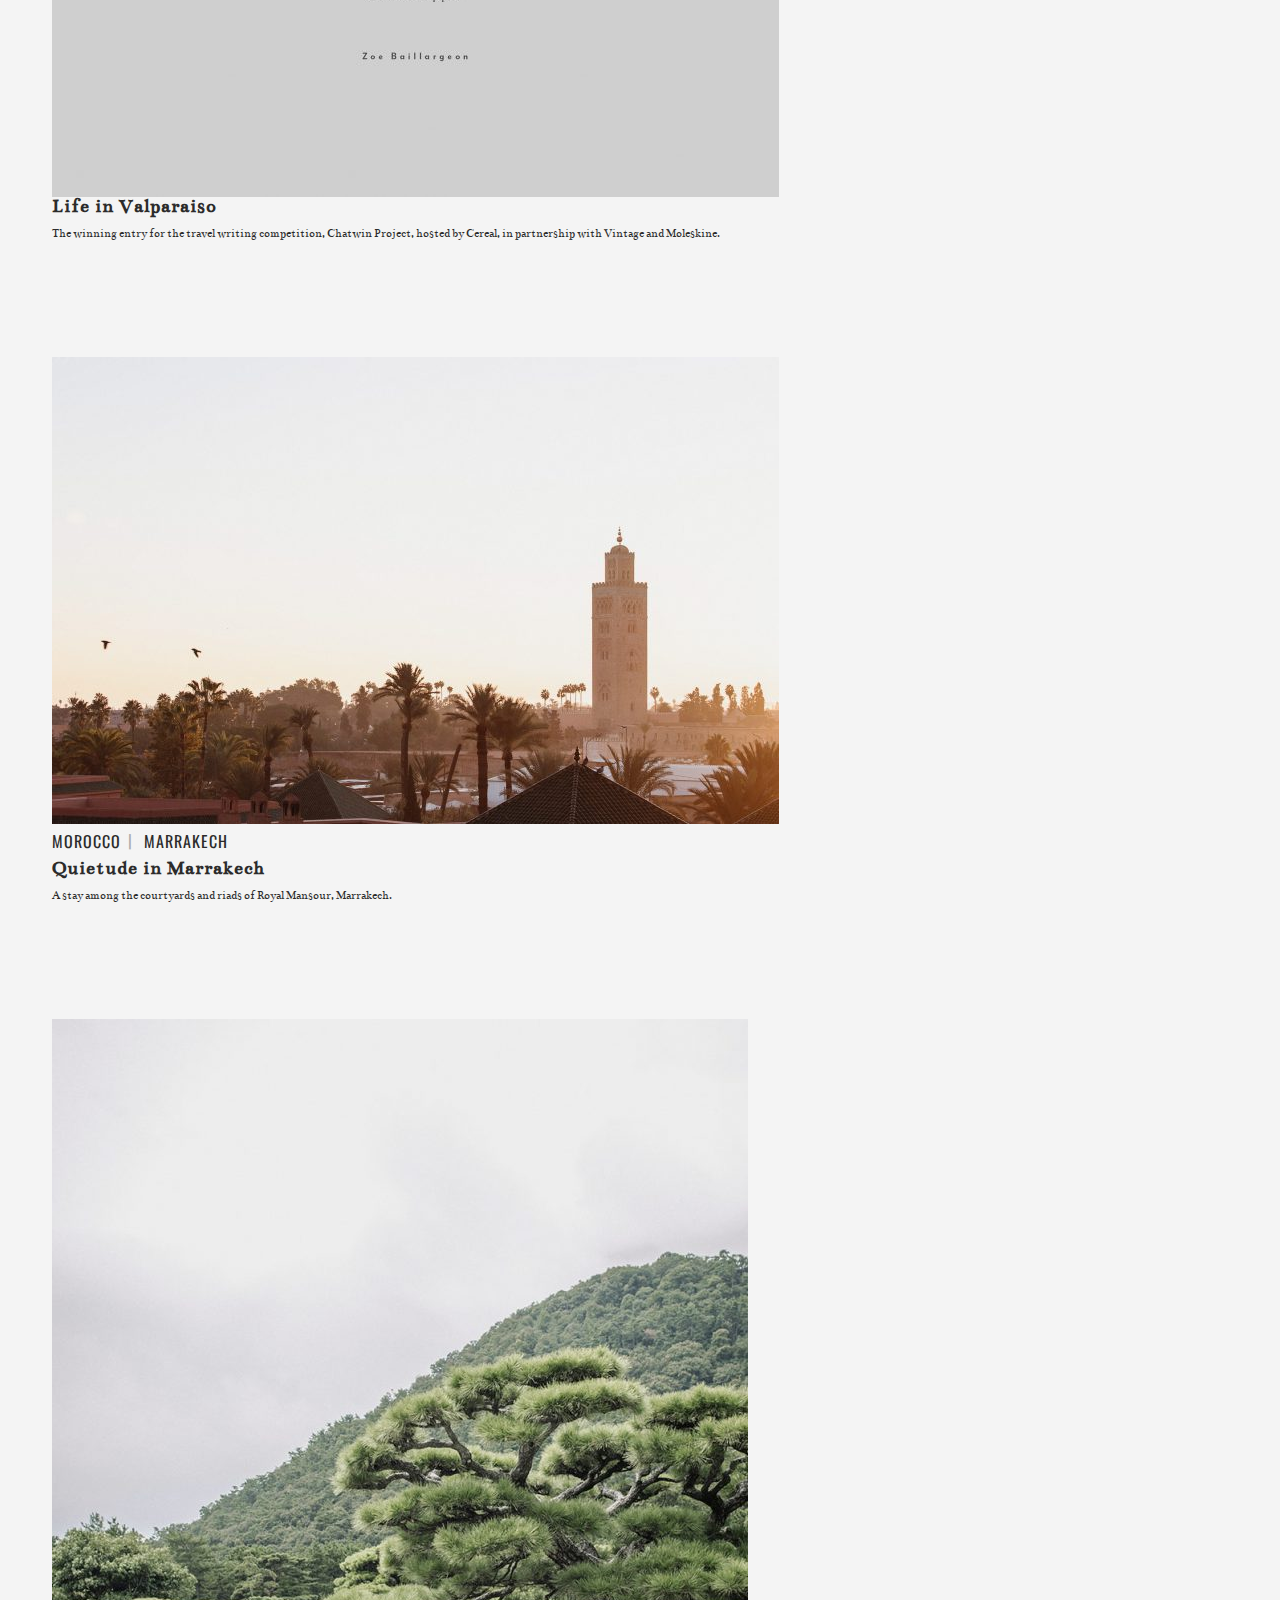
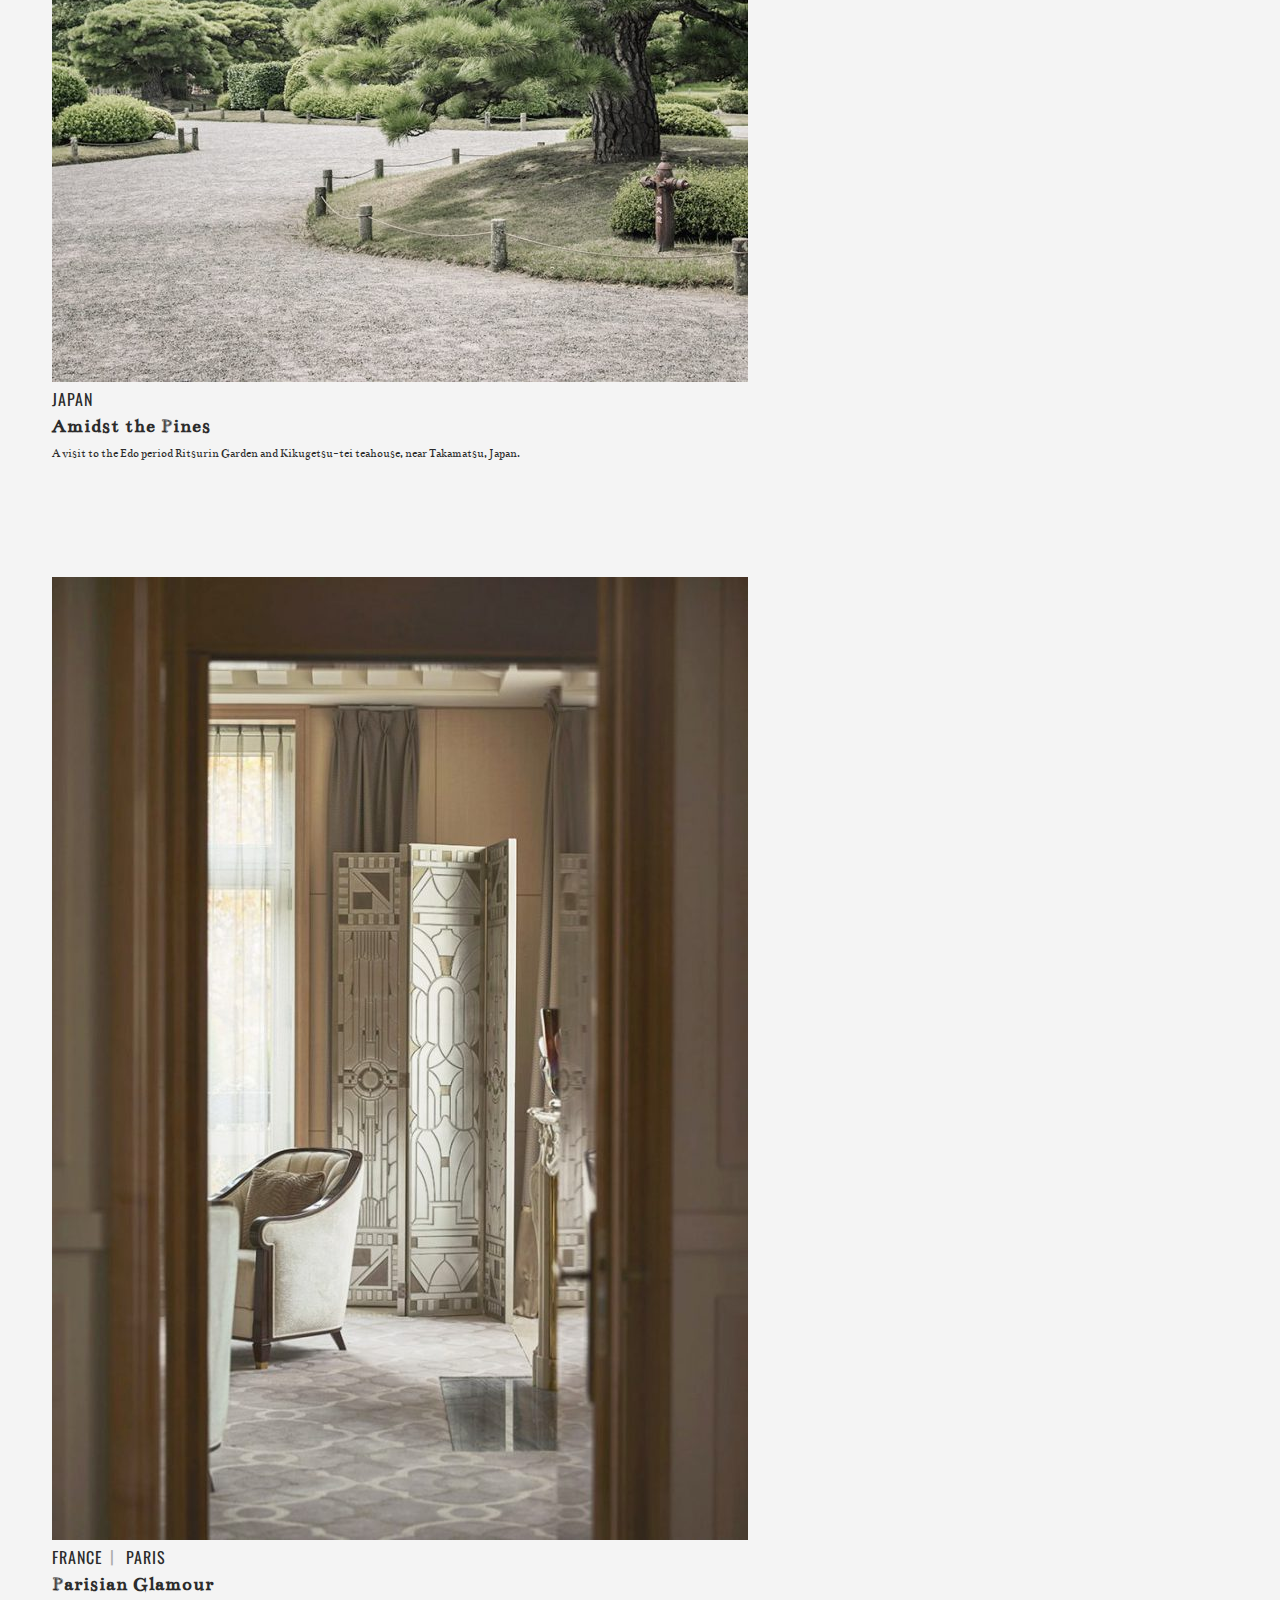
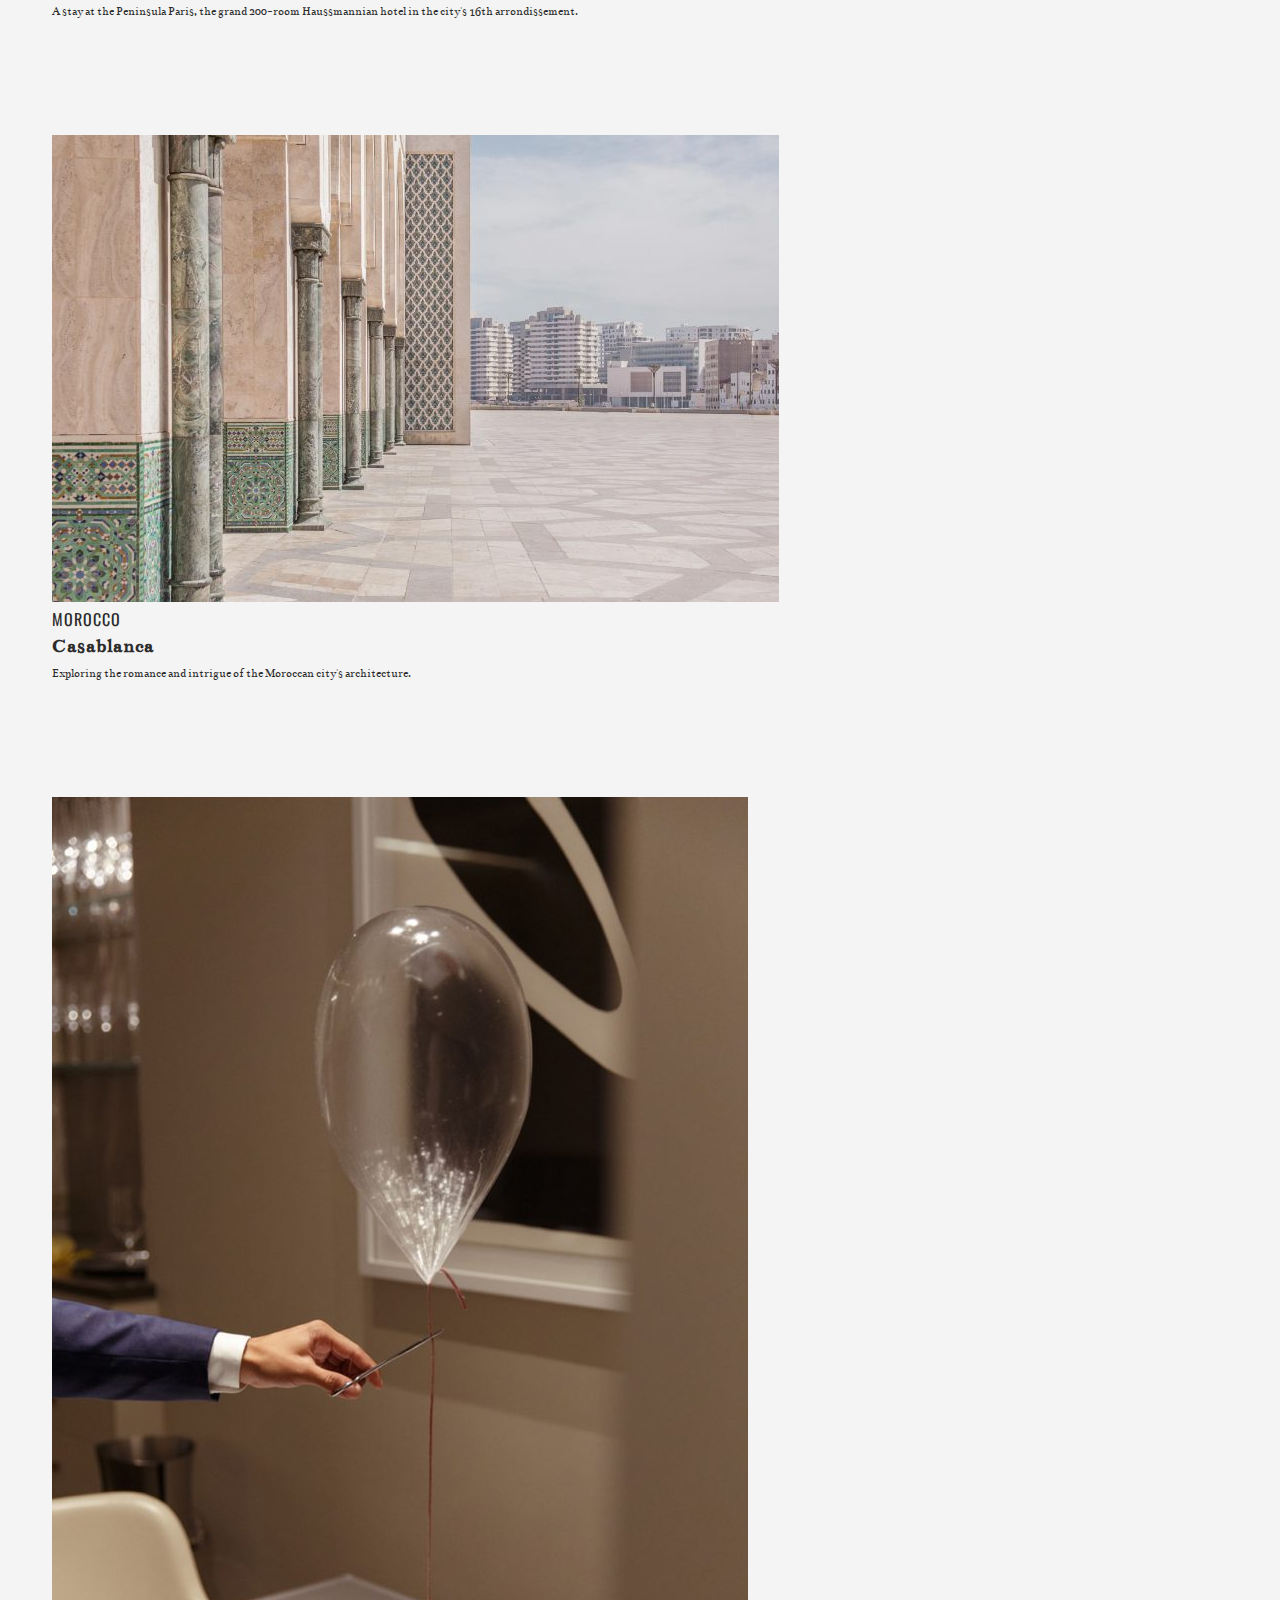
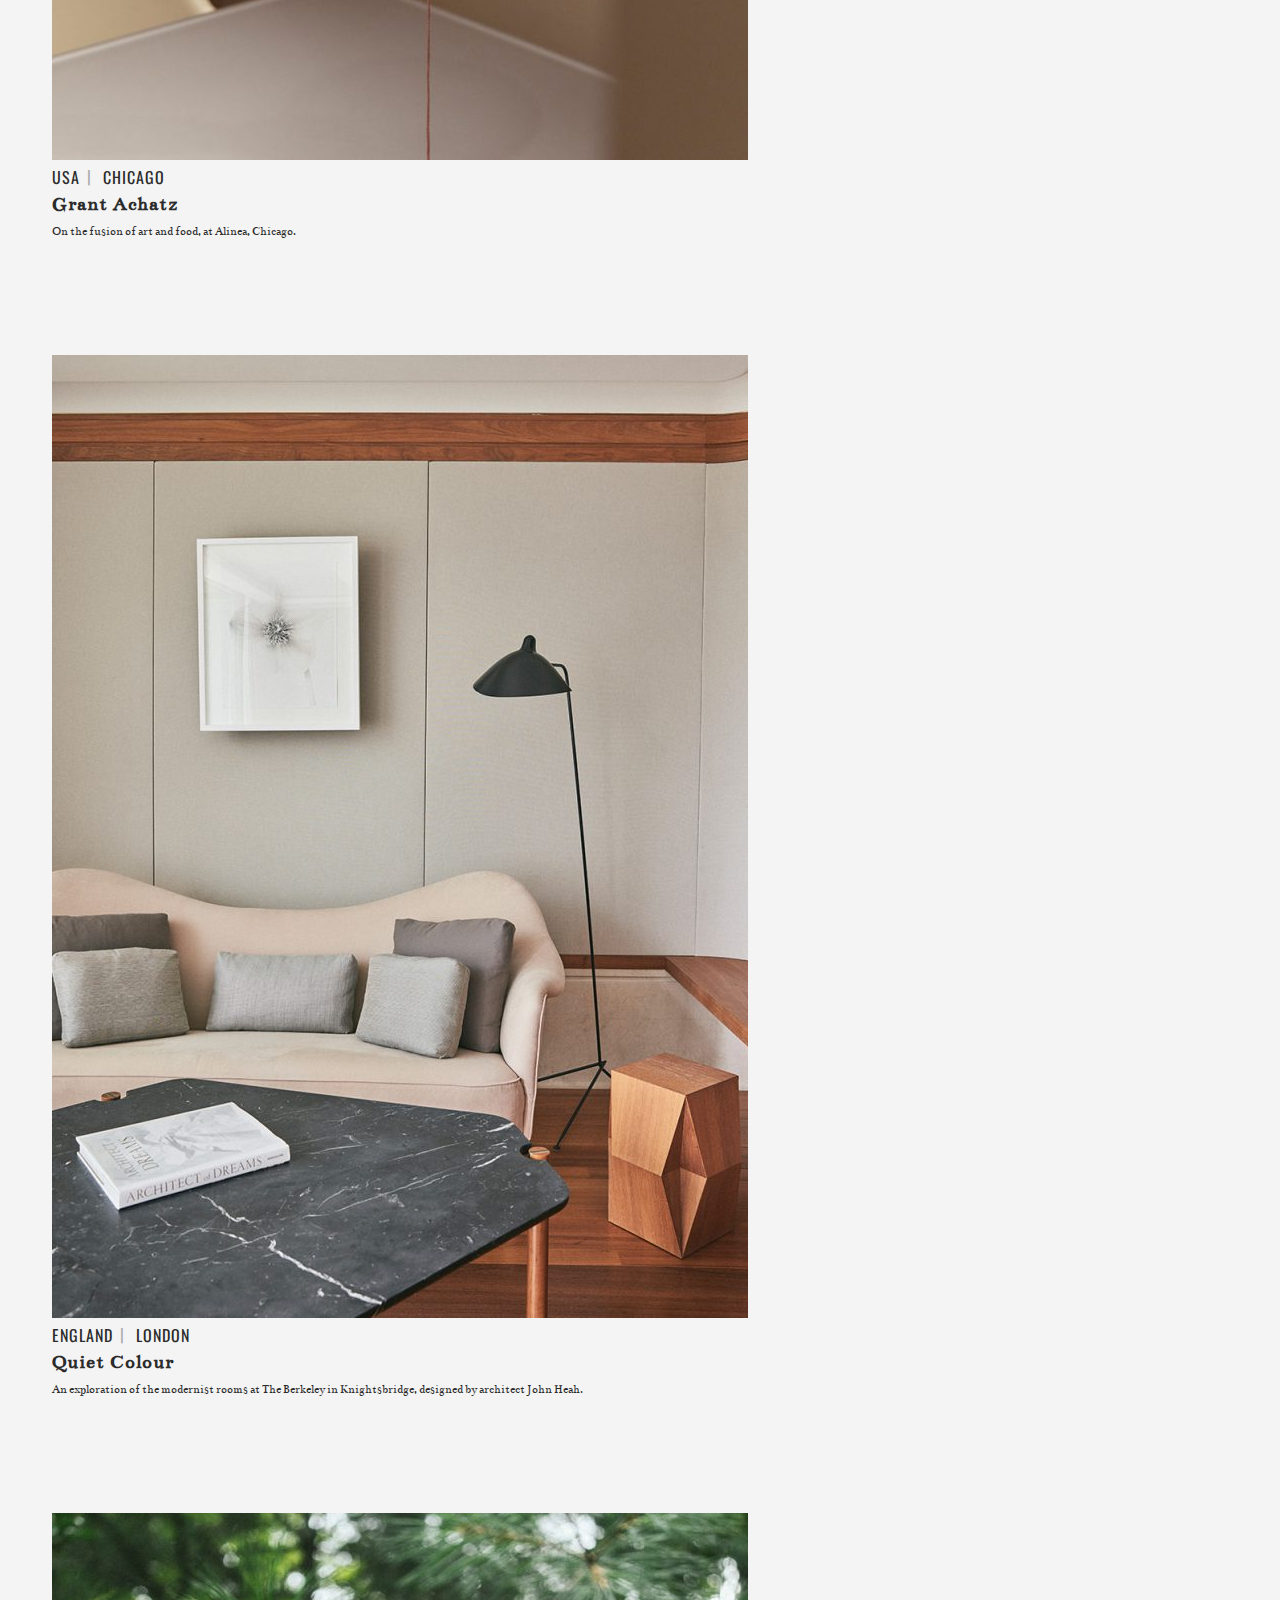
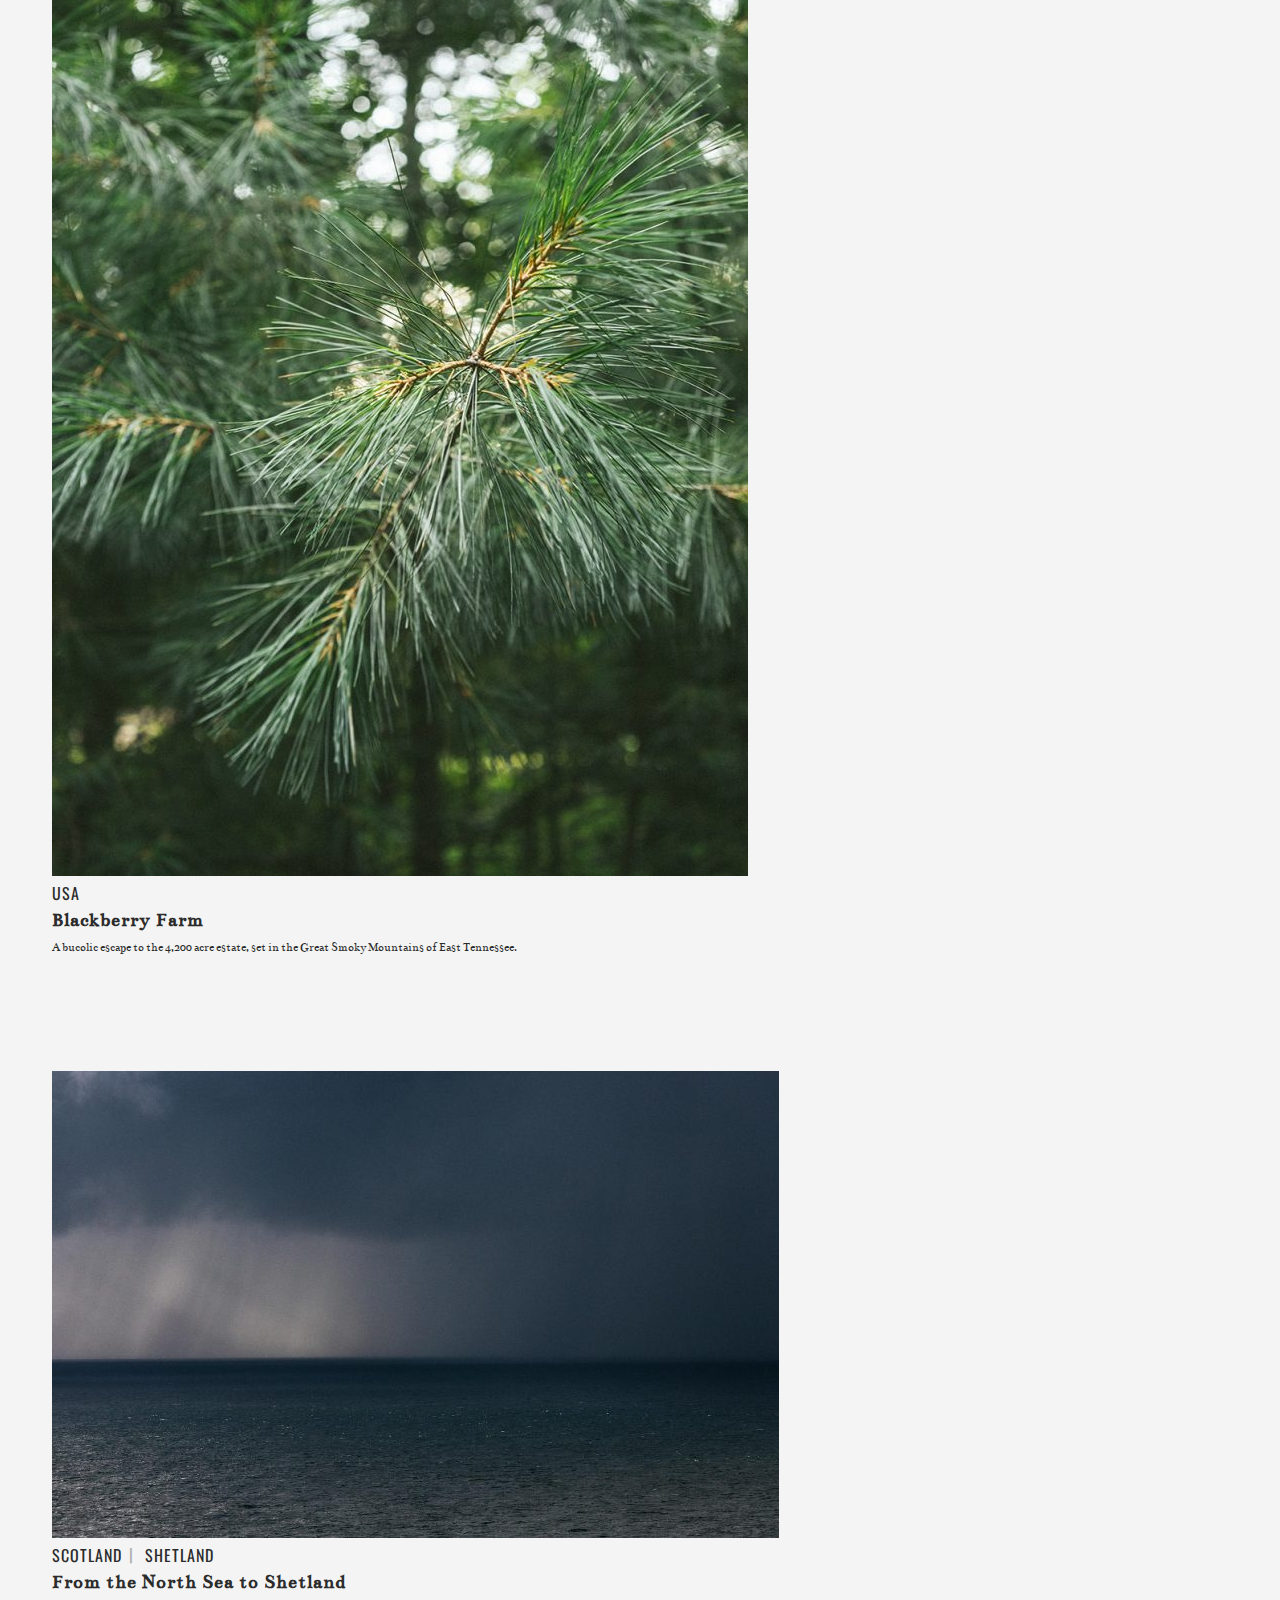
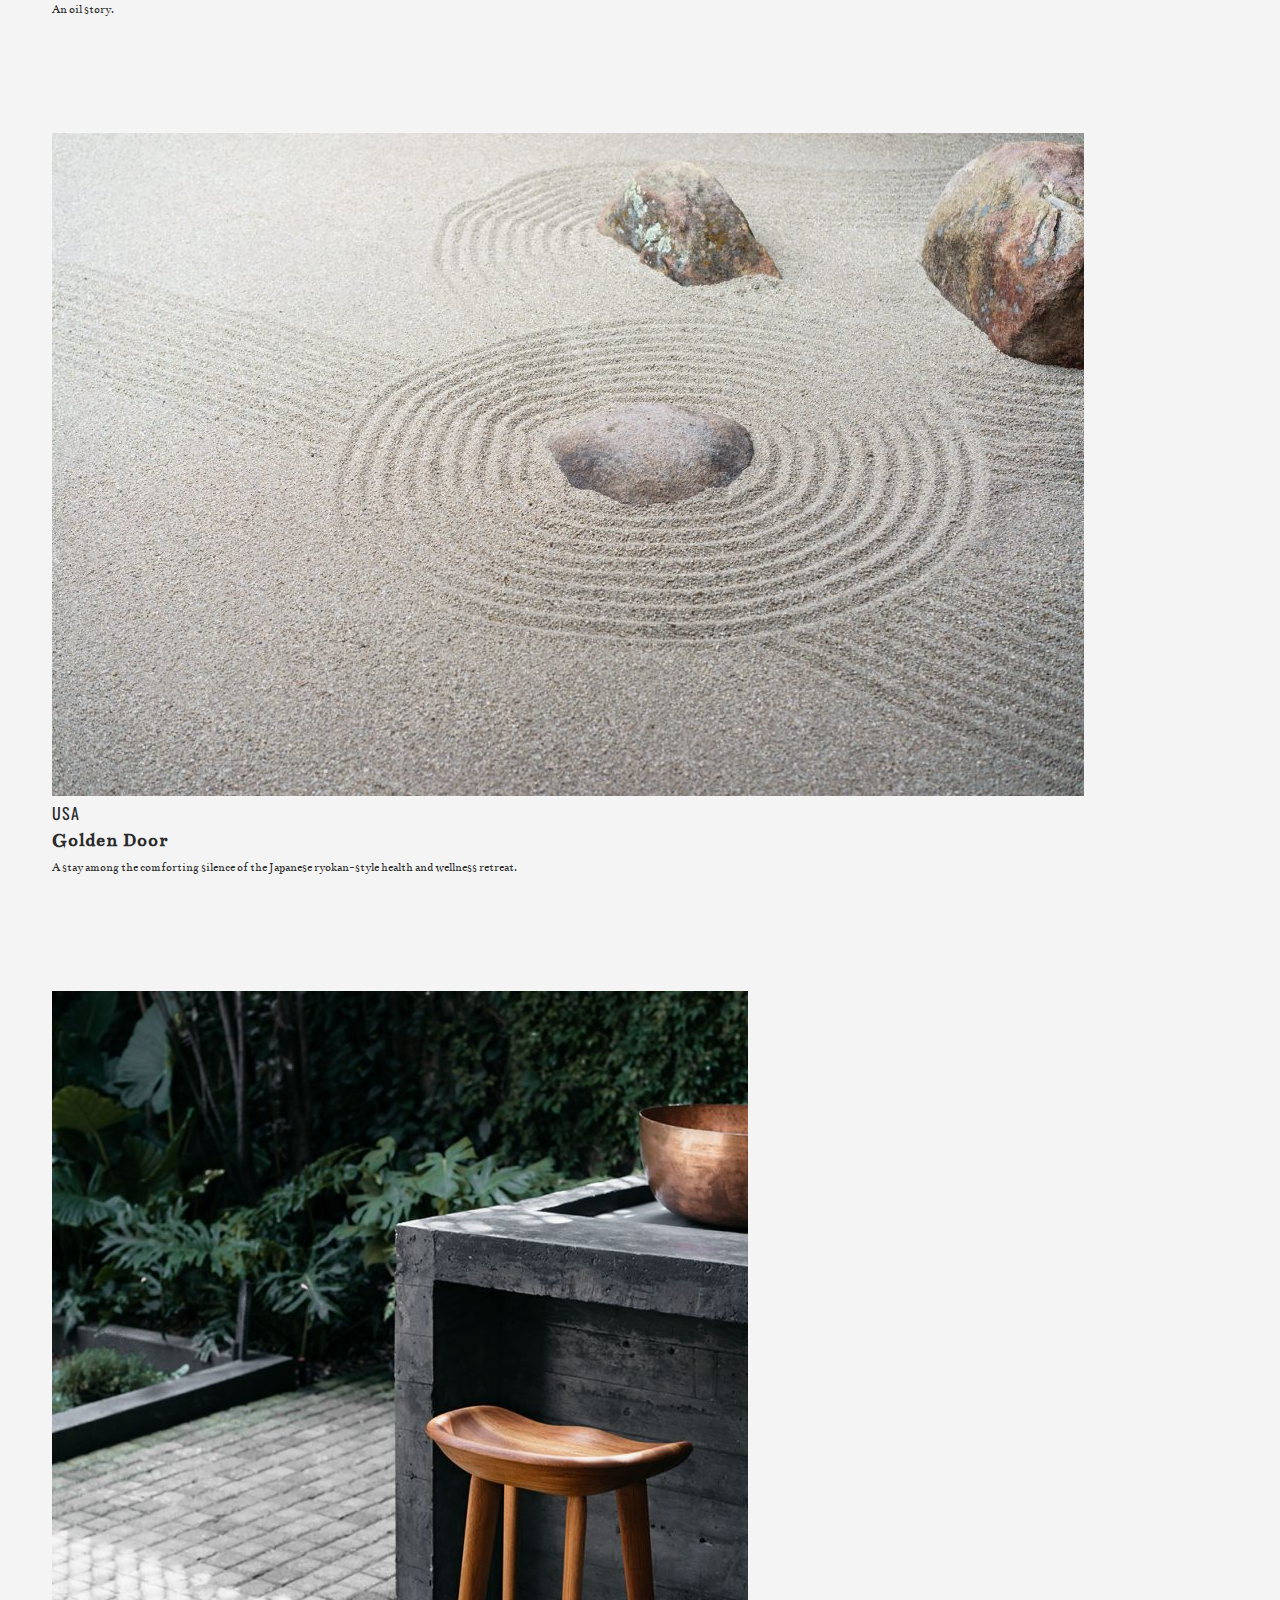
==== commit 474e6b0d: "Add files via upload" ====
--- a/html/travel-pagina.html
+++ b/html/travel-pagina.html
@@ -21,7 +21,7 @@
 <body>
     <header>
         <h1>
-            <a href="index.html">CEREAL</a>
+            <a href="/index.html">CEREAL</a>
         </h1>
         <ul>
             <li>
@@ -64,19 +64,18 @@
         </ul>
     </section> 
     </header> 
-    <main>
-		<section>
+    <main class="travelpagina">
 			<ul>
 				<li class="portrait">
-					<a href="#">
+					<a href="#the-physic-garden">
 						<img src="/images/Pagina 2/Oxford-Botanical-grid-1455x935.jpg" alt="The Physic Garden">
 					</a>
 					<article>
-						<a href="#">england</a>
-						<a href="#">oxford</a>
-					</article>
-					<h2>
-						<a href="#">The Physic Garden</a>
+						<a href="#england">england</a>
+						<a href="#oxford">oxford</a>
+					</article>
+					<h2>
+						<a href="#the-physic-garden">The Physic Garden</a>
 					</h2>
 					<p>A unique sanctuary established in 1621, Oxford Botanic Garden has remained a source of botanical inspiration.</p>
 				</li>
@@ -317,7 +316,6 @@
 					<p>A photo essay exploring the desert palette of Dubai. </p>
 				</li>
 			</ul>
-		</section>
     </main>
         <footer>
             <section>
@@ -328,7 +326,7 @@
                             select number of destinations, alongside engaging interviews and stories on unique
                             design, art, and fashion.
                         </p>
-                        <a href="index.html">cereal</a>
+                        <a href="/index.html">cereal</a>
                     </article>
                     <!--NAVIGATIE-->
                         <section>
--- a/styles/style.css
+++ b/styles/style.css
@@ -15,7 +15,40 @@
 }
 
 /****************************************************FONTS****************************************************/
-
+@media (min-width:38em) { .landscape, .portrait { padding:3vw; } }
+@media (min-width:57em) { .landscape, .portrait { padding:2.5vw; } }
+
+main > section:first-of-type ul{
+    /* jouw code hier */
+    display:grid;
+    grid-template-columns:1fr 1fr 1fr;
+    grid-template-columns: repeat( auto-fit, minmax(16em, 1fr) );
+    gap:1em;
+    grid-auto-flow: dense;
+  }
+
+  .landscape:first-child {
+    /* jouw code hier */
+    grid-column-start:1;
+    grid-column-end:-1;
+  }
+
+  .landscape {
+    /* jouw code hier */
+    
+    /* nb. niet nodig voor de eerste 3 sommetjes */
+    grid-column:span 2;
+    /* background-color:lightpink; */
+  
+  }
+  
+  .portrait {
+    /* jouw code hier */
+    grid-row:span 2;
+    /* background-color:lightblue; */
+    /* nb. niet nodig voor de eerste 3 sommetjes */
+  
+  }
 /******************************************************ALGEMEEN************************************************/
 /***zorgt ervoor dat verborgen tekst bij een icoon verdwijnt***/
  .text-visually-hidden { 
@@ -303,6 +336,8 @@
 display: block;
 }
 
+
+
 /*******************EERSTE SECTION********************/
 
 /***WITRUIMTE EERSTE SECTION HOMEPAGE***/
@@ -330,9 +365,9 @@
   padding: 0;
 
 
-    display: flex;
+  /* display: flex;
   flex-wrap: wrap;
-  justify-content: space-between;
+  justify-content: space-between; */
 }
 
 /*HOME MENU LI*/
@@ -426,14 +461,10 @@
   }
 }
 
-@media (max-width: 767px) {
+@media (min-width: 500px) {
   main > section:first-of-type ul:nth-of-type(1) li:nth-of-type(1),
   ul:nth-of-type(2) li:nth-of-type(3), li:nth-of-type(7) {
-    width: 95.5%;
-    margin-right: 4.5%;
-    margin-bottom: 40px;
-    flex-grow: 2;
-    max-width: 100%;
+    display:grid;
   }
 }
 
@@ -462,19 +493,27 @@
   }
     } */
 
-
-main > section:first-of-type ul:nth-of-type(2) {
-/*witruimte*/
-  padding: 0;
-  margin: 0 -3.2% 0 0;
-
-
-  /* opacity: 1; */
-  /*FLEXBOX*/
-  display:flex;
-  flex-wrap: wrap;
-  justify-content: space-between;
-}
+  @media screen and (max-width:500px) {
+    main > section:first-of-type ul:nth-of-type(2) {
+      /*witruimte*/
+        padding: 0;
+        margin: 0 -3.2% 0 0;
+      
+      
+        /* opacity: 1; */
+        /*FLEXBOX*/
+        display:flex;
+        flex-wrap: wrap;
+        justify-content: space-between;
+      }
+  }
+
+  main > section:first-of-type ul:nth-of-type(2) {
+    /*witruimte*/
+      padding: 0;
+      margin: 0 -3.2% 0 0;
+  }
+
 
 /***LINKS ONDER AFBEELDINGEN*/
 main > section:first-of-type article {
@@ -526,10 +565,20 @@
   margin-bottom: 40px;
 
 
-  /* flex-grow: 1;
+  flex-grow: 1;
   max-width: 100%;  
-  width: 95.5%; */
-}
+  width: 95.5%;
+}
+
+/* .portrait {
+  flex-basis:10em;
+  flex-grow:1;
+}
+
+.landscape {
+  flex: basis 10em;
+  flex-grow:1;
+} */
 
 /***ARTIKELEN IMAGES***/
 main > section:first-of-type ul:nth-of-type(2) li  img {
@@ -548,7 +597,7 @@
   /*font*/
   font-family: 'Bentham', serif;
   letter-spacing: 1px;
-  font-size: 14px;
+  font-size: 20px;
 
   /* color: var(--color-black-text); */
   /* text-size-adjust: 100%; */
@@ -988,3 +1037,104 @@
 .footer-social a{
 margin-right: 20px;
 }
+
+
+
+
+
+/*********************************************************TWEEDE PAGINA MAIN******************************************************/
+/***WITRUIMTE GEHELE MAIN***/
+.travelpagina {
+  padding:0 20px 0 20px;
+}
+/***TRAVELPAGINA MAIN UL***/
+.travelpagina > ul {
+  padding: 0;
+  margin: 0 -3.2% 0 0; 
+
+  display:flex;
+  flex-wrap: wrap;
+  justify-content: space-between;
+}
+
+/***TRAVELPAGINA MAIN LI***/
+.travelpagina > ul li {
+/*witruimte*/
+margin-right: 4.5%;
+margin-bottom: 40px;
+}
+
+/***TRAVELPAGINA MAIN IMAGES***/
+.travelpagina > ul li img {
+  max-width: 100%;
+
+
+  display:block;
+}
+
+/***LINKS ONDER AFBEELDINGEN*/
+.travelpagina > ul li article {
+  line-height: 2;
+}
+
+/***LINKS ONDER AFBEELDINGEN*/
+.travelpagina > ul li article a{
+  /*kleur*/
+  color:var(--color-black-text);
+
+  /*font*/
+  font-family: 'Oswald', sans-serif;
+  text-decoration: none;
+  font-size: 16px;
+  text-transform: uppercase;
+  letter-spacing: 1px;
+}
+  /***STREEPJE TUSSEN DE LINKS***/
+  .travelpagina > ul li article a::after {
+  content:"|";
+  margin-left: 7px;
+  margin-right: 7px;
+  font-size: 16px;
+  color:var(--color-grey-text);
+  opacity: .8;
+  vertical-align: 1px;
+}
+
+/***VERWIJDEREN STREEPJE BIJ LAATSTE A***/
+.travelpagina > ul li article a:last-child::after {
+  content: "";
+  margin-left: 0;
+}
+
+/***TRAVELPAGINA MAIN H2***/
+.travelpagina > ul li h2 {
+  /*witruimte*/
+  margin: 0 0 12px 0;
+  line-height: .9;
+
+  /*font*/
+  font-family: 'Bentham', serif;
+  letter-spacing: 1px;
+  font-size: 20px;
+
+  /* color: var(--color-black-text); */
+  /* text-size-adjust: 100%; */
+}
+
+/***TRAVELPAGINA MAIN H2-A***/
+.travelpagina > ul li h2 a {
+  color: var(--color-black-text);
+}
+
+/***TRAVELPAGINA MAIN P***/
+.travelpagina > ul li p {
+  /*lijn breedte tekst*/
+  max-width: calc(100% - 10px); 
+
+  /*font*/
+  font-family: 'Bentham', serif;
+  font-size: 12px;
+
+  /*kleur*/
+  color: var(--color-black-text);
+}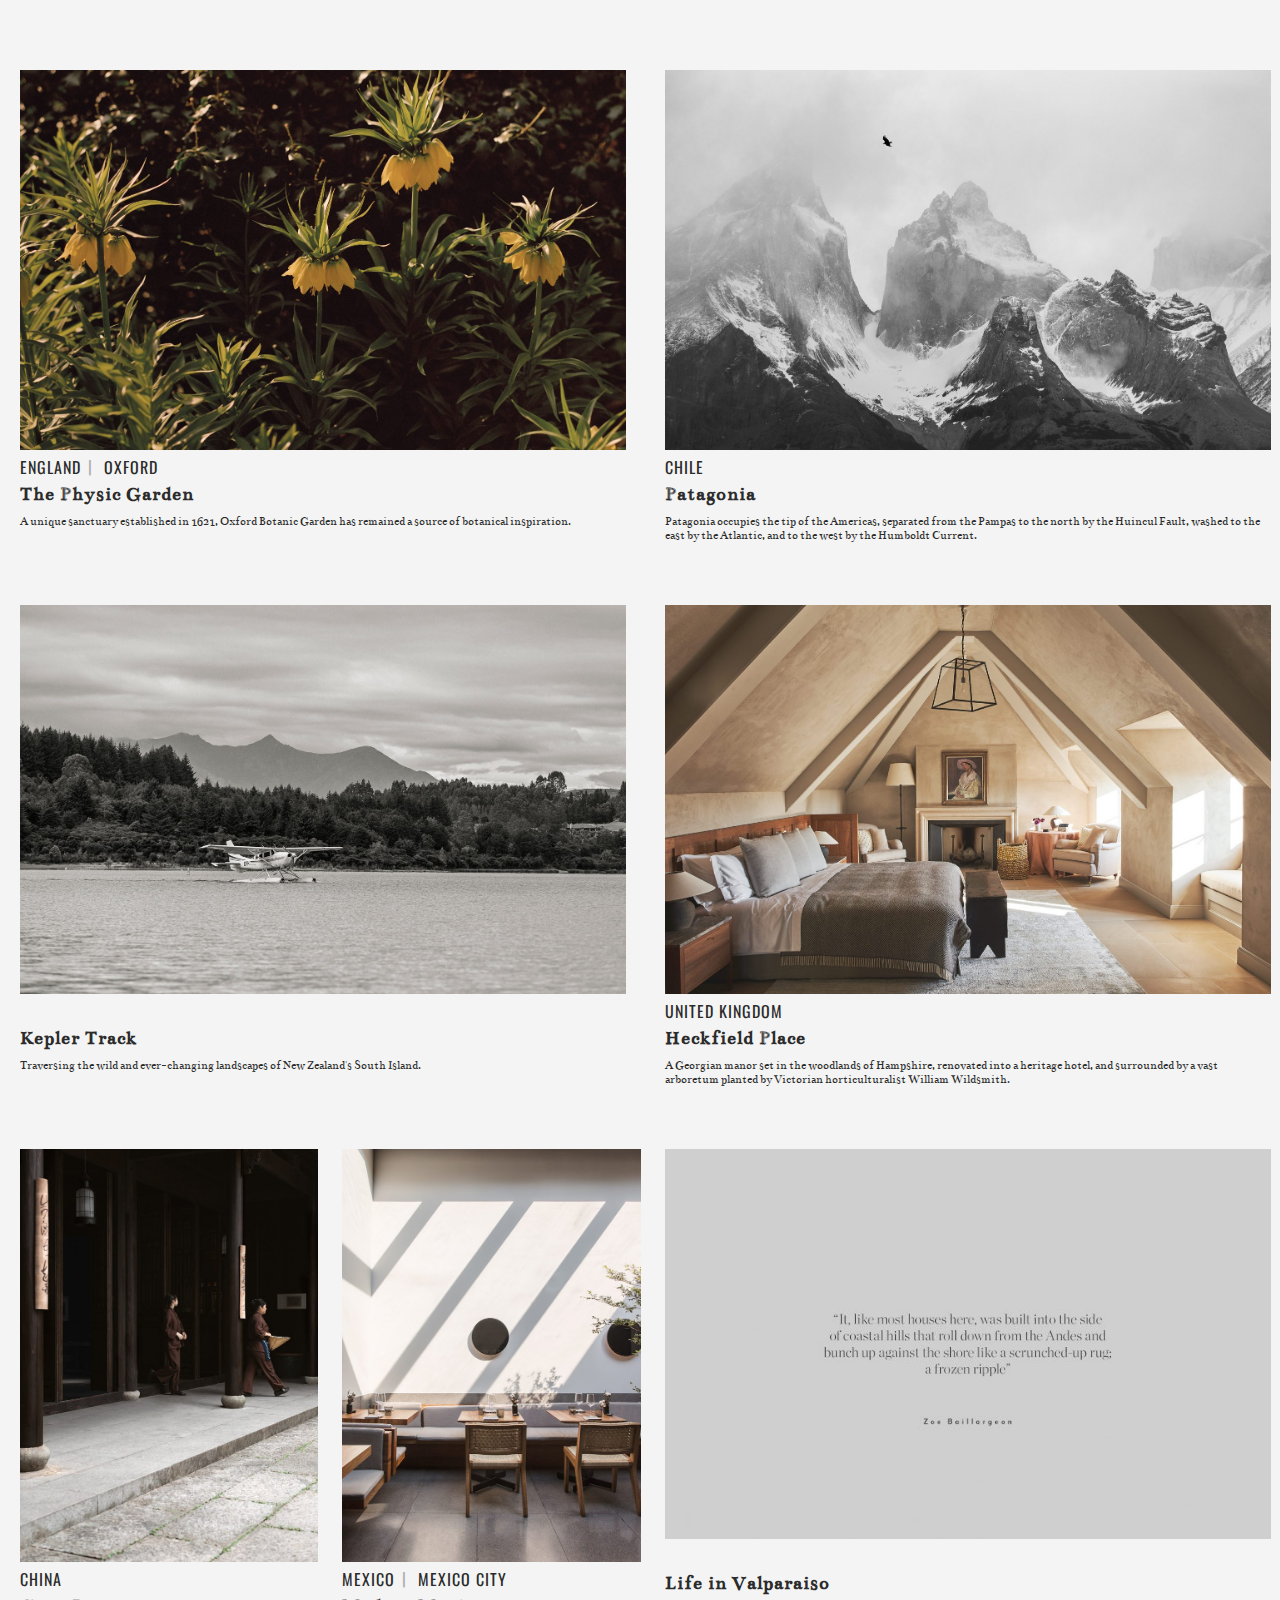
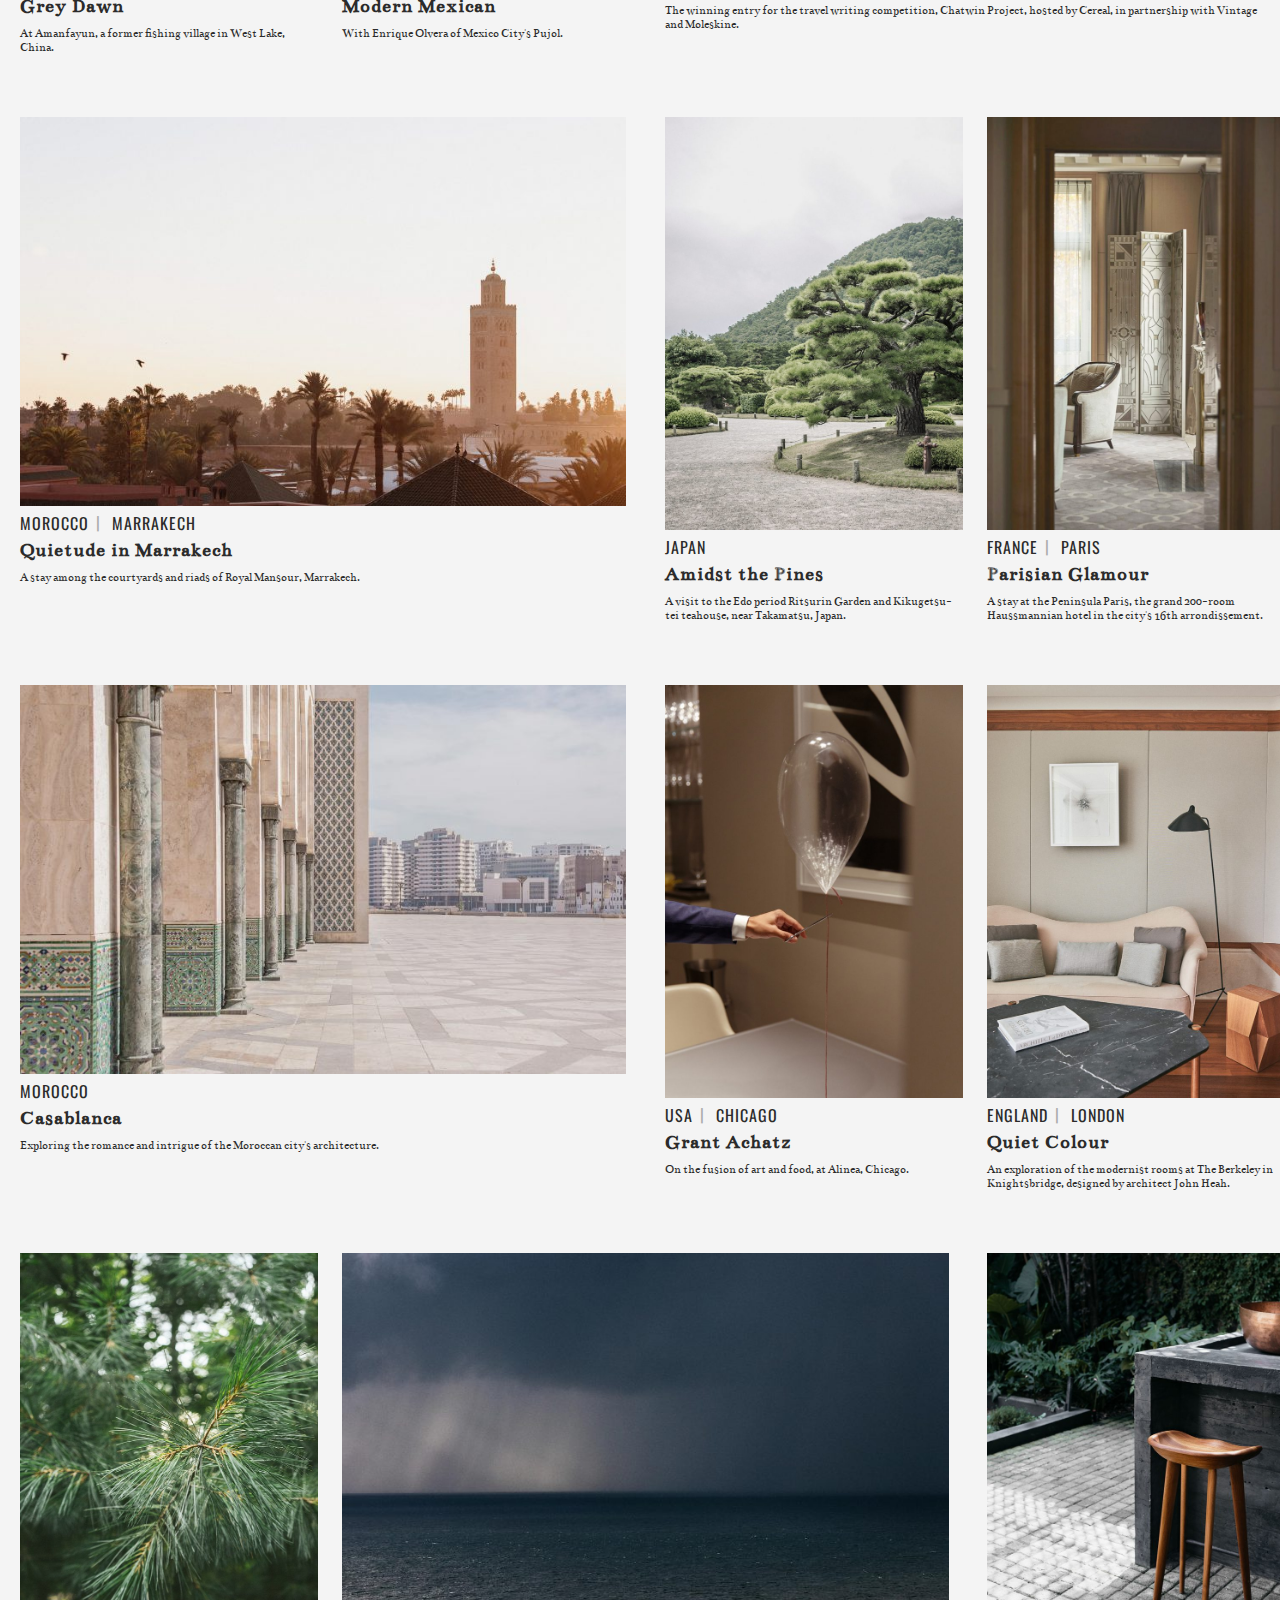
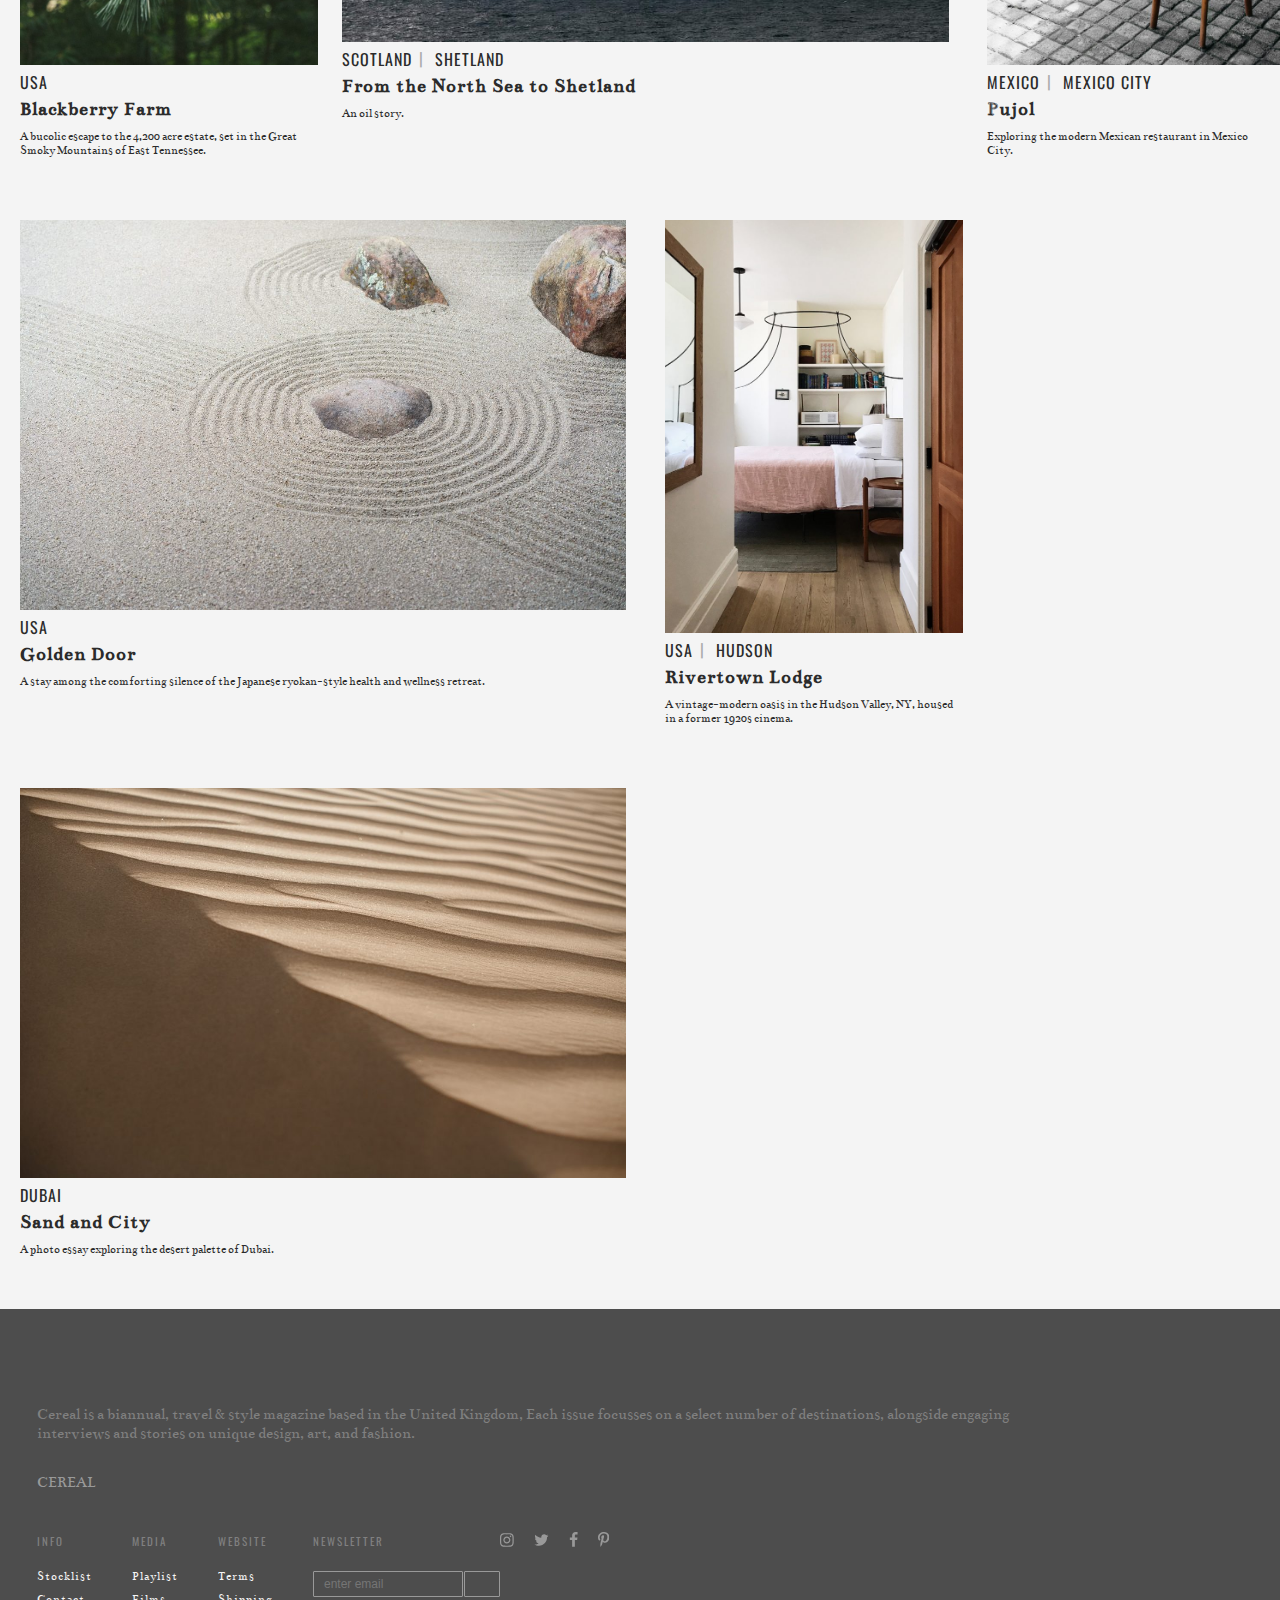
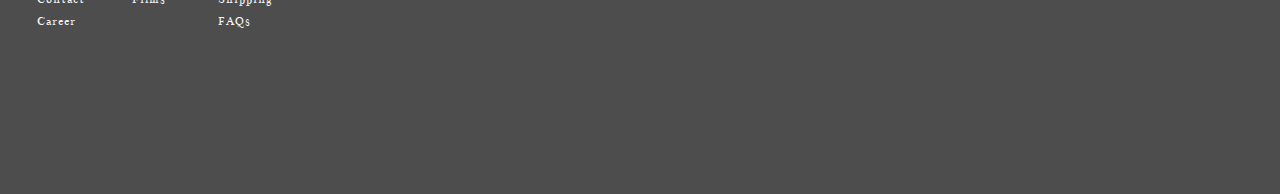
==== commit 7bb1ce54: "Add files via upload" ====
--- a/html/travel-pagina.html
+++ b/html/travel-pagina.html
@@ -1,21 +1,23 @@
 <!doctype html>
-<html lang="nl">
+<html lang="en-GB">
+
 <head>
-	<meta charset="UTF-8">
-	<meta name="author" content="Jonna Visser">
-	<meta name="viewport" content="width=device-width, initial-scale=1">
-
-	<title>CEREAL-TRAVEL</title>
-
-	<link href="../styles/style.css" rel="stylesheet">
-	<link rel="icon" type="image/svg+xml" href="images/favicon.svg">
-	<link rel="preconnect" href="https://fonts.googleapis.com">
-	<link rel="preconnect" href="https://fonts.gstatic.com" crossorigin>
-	<link href="https://fonts.googleapis.com/css2?family=Oswald:wght@200&family=Permanent+Marker&display=swap" rel="stylesheet">
-
-	<link rel="preconnect" href="https://fonts.googleapis.com">
-<link rel="preconnect" href="https://fonts.gstatic.com" crossorigin>
-<link href="https://fonts.googleapis.com/css2?family=Bentham&family=Oswald:wght@200&display=swap" rel="stylesheet">
+    <meta charset="UTF-8">
+    <meta name="author" content="Jonna Visser">
+    <meta name="viewport" content="width=device-width, initial-scale=1">
+
+    <title>CEREAL-TRAVEL</title>
+
+    <link href="../styles/style.css" rel="stylesheet">
+    <link rel="icon" type="image/svg+xml" href="images/favicon.svg">
+    <link rel="preconnect" href="https://fonts.googleapis.com">
+    <link rel="preconnect" href="https://fonts.gstatic.com" crossorigin>
+    <link href="https://fonts.googleapis.com/css2?family=Oswald:wght@200&family=Permanent+Marker&display=swap"
+        rel="stylesheet">
+
+    <link rel="preconnect" href="https://fonts.googleapis.com">
+    <link rel="preconnect" href="https://fonts.gstatic.com" crossorigin>
+    <link href="https://fonts.googleapis.com/css2?family=Bentham&family=Oswald:wght@200&display=swap" rel="stylesheet">
 </head>
 
 <body>
@@ -31,376 +33,393 @@
                 <a href="#search">search</a>
             </li>
             <li>
-                <button >menu
-                    <span></span>
-                    <span></span>
-                    <span></span>
-                </button> <!--met span voor evt kruisje-->
+                <button>menu</button>
             </li>
         </ul>
 
-    <!--UITKLAPMENU-->
-    <section aria-label="full-menu" class="full-menu">
-        <!-- <button></button> -->
+        <!--UITKLAPMENU-->
+        <section class="full-menu">
+            <ul>
+                <li>
+                    <a href="#">travel</a>
+                </li>
+                <li>
+                    <a href="#">art</a>
+                </li>
+                <li>
+                    <a href="#">design</a>
+                </li>
+                <li>
+                    <a href="#">style</a>
+                </li>
+                <li>
+                    <a href="#">city guides</a>
+                </li>
+                <li>
+                    <a href="#">shop</a>
+                </li>
+            </ul>
+        </section>
+    </header>
+
+    <main class="travelpagina">
         <ul>
-            <li>
-                <a href="#">travel</a>
-            </li>
-            <li>
-                <a href="#">art</a>
-            </li>
-            <li>
-                <a href="#">design</a>
-            </li>
-            <li>
-                <a href="#">style</a>
-            </li>
-            <li>
-                <a href="#">city guides</a>
-            </li>
-            <li>
-                <a href="#">shop</a>
+            <li class="landscape">
+                <a href="#the-physic-garden">
+                    <img src="../images/pagina2/Oxford-Botanical-grid-1455x935.jpg" alt="The Physic Garden">
+                </a>
+                <article>
+                    <a href="#england">england</a>
+                    <a href="#oxford">oxford</a>
+                </article>
+                <h2>
+                    <a href="#the-physic-garden">The Physic Garden</a>
+                </h2>
+                <p>A unique sanctuary established in 1621, Oxford Botanic Garden has remained a source of botanical
+                    inspiration.</p>
+            </li>
+
+            <li class="landscape">
+                <a href="#">
+                    <img src="../images/pagina2/Patagonia2-1455x935.jpg" alt="Patagonia">
+                </a>
+                <article>
+                    <a href="#">chile</a>
+                </article>
+                <h2>
+                    <a href="#">Patagonia</a>
+                </h2>
+                <p>Patagonia occupies the tip of the Americas, separated from the Pampas to the north by the Huincul
+                    Fault, washed to the east by the Atlantic, and to the west by the Humboldt Current.</p>
+            </li>
+
+            <li class="landscape">
+                <a href="#">
+                    <img src="../images/pagina2/Kepler_track-1-1455x935.jpg" alt="Kepler Track">
+                </a>
+                <h2>
+                    <a href="#">Kepler Track</a>
+                </h2>
+                <p>Traversing the wild and ever-changing landscapes of New Zealand's South Island.</p>
+            </li>
+
+            <li class="landscape">
+                <a href="#">
+                    <img src="../images/pagina2/Heckfield_place-extra1-1455x935.jpg" alt="Heckfield Place">
+                </a>
+                <article>
+                    <a href="#">united Kingdom</a>
+                </article>
+                <h2>
+                    <a href="#">Heckfield Place</a>
+                </h2>
+                <p>A Georgian manor set in the woodlands of Hampshire, renovated into a heritage hotel, and surrounded
+                    by a vast arboretum planted by Victorian horticulturalist William Wildsmith.</p>
+            </li>
+
+            <li class="portrait">
+                <a href="#">
+                    <img src="../images/pagina2/grey_dawn-696x963.jpg" alt="Grey Dawn">
+                </a>
+                <article>
+                    <a href="#">china</a>
+                </article>
+                <h2>
+                    <a href="#">Grey Dawn</a>
+                </h2>
+                <p>At Amanfayun, a former fishing village in West Lake, China. </p>
+            </li>
+
+            <li class="portrait">
+                <a href="#">
+                    <img src="../images/pagina2/modern_mexican-696x963.jpg" alt="Modern Mexican">
+                </a>
+                <article>
+                    <a href="#">mexico</a>
+                    <a href="#">mexico city</a>
+                </article>
+                <h2>
+                    <a href="#">Modern Mexican</a>
+                </h2>
+                <p>With Enrique Olvera of Mexico City's Pujol.</p>
+            </li>
+
+            <li class="landscape">
+                <a href="#">
+                    <img src="../images/pagina2/life_in_valparaiso-727x467.jpg" alt="Life in Valparaiso">
+                </a>
+                <h2>
+                    <a href="#">Life in Valparaiso</a>
+                </h2>
+                <p>The winning entry for the travel writing competition, Chatwin Project, hosted by Cereal, in
+                    partnership with Vintage and Moleskine. </p>
+            </li>
+
+            <li class="landscape">
+                <a href="#">
+                    <img src="../images/pagina2/Quietude_in_marrakech-727x467.jpg" alt="Quietude in Marrakech">
+                </a>
+                <article>
+                    <a href="#">morocco</a>
+                    <a href="#">marrakech</a>
+                </article>
+                <h2>
+                    <a href="#">Quietude in Marrakech</a>
+                </h2>
+                <p>A stay among the courtyards and riads of Royal Mansour, Marrakech.</p>
+            </li>
+
+            <li class="portrait">
+                <a href="#">
+                    <img src="../images/pagina2/amidst_the_pines-696x963.jpg" alt="Amidst the Pines">
+                </a>
+                <article>
+                    <a href="#">japan</a>
+                </article>
+                <h2>
+                    <a href="#">Amidst the Pines</a>
+                </h2>
+                <p>A visit to the Edo period Ritsurin Garden and Kikugetsu-tei teahouse, near Takamatsu, Japan.</p>
+            </li>
+
+            <li class="portrait">
+                <a href="#">
+                    <img src="../images/pagina2/parisian_glamour-696x963.jpg" alt="Parisian Glamour">
+                </a>
+                <article>
+                    <a href="#">france</a>
+                    <a href="#">paris</a>
+                </article>
+                <h2>
+                    <a href="#">Parisian Glamour</a>
+                </h2>
+                <p>A stay at the Peninsula Paris, the grand 200-room Haussmannian hotel in the city's 16th
+                    arrondissement. </p>
+            </li>
+
+            <li class="landscape">
+                <a href="#">
+                    <img src="../images/pagina2/casablanca-727x467.jpg" alt="Casablanca">
+                </a>
+                <article>
+                    <a href="#">morocco</a>
+                </article>
+                <h2>
+                    <a href="#">Casablanca</a>
+                </h2>
+                <p>Exploring the romance and intrigue of the Moroccan city's architecture. </p>
+            </li>
+
+            <li class="portrait">
+                <a href="#">
+                    <img src="../images/pagina2/grant_achatz-696x963.jpg" alt="Grant Achatz">
+                </a>
+                <article>
+                    <a href="#">usa</a>
+                    <a href="#">chicago</a>
+                </article>
+                <h2>
+                    <a href="#">Grant Achatz</a>
+                </h2>
+                <p>On the fusion of art and food, at Alinea, Chicago. </p>
+            </li>
+
+            <li class="portrait">
+                <a href="#">
+                    <img src="../images/pagina2/quiet_colour-696x963.jpg" alt="Quiet Colour">
+                </a>
+                <article>
+                    <a href="#">england</a>
+                    <a href="#">london</a>
+                </article>
+                <h2>
+                    <a href="#">Quiet Colour</a>
+                </h2>
+                <p>An exploration of the modernist rooms at The Berkeley in Knightsbridge, designed by architect John
+                    Heah.</p>
+            </li>
+
+            <li class="portrait">
+                <a href="#">
+                    <img src="../images/pagina2/blackberry_farm-696x963.jpg" alt="Blackberry Farm">
+                </a>
+                <article>
+                    <a href="#">usa</a>
+                </article>
+                <h2>
+                    <a href="#">Blackberry Farm</a>
+                </h2>
+                <p>A bucolic escape to the 4,200 acre estate, set in the Great Smoky Mountains of East Tennessee. </p>
+            </li>
+
+            <li class="landscape">
+                <a href="#">
+                    <img src="../images/pagina2/from_the_north_sea_to_shetland-727x467.jpg" alt="From the North Sea to Shetland">
+                </a>
+                <article>
+                    <a href="#">scotland</a>
+                    <a href="#">shetland</a>
+                </article>
+                <h2>
+                    <a href="#">From the North Sea to Shetland</a>
+                </h2>
+                <p>An oil story. </p>
+            </li>
+
+            <li class="landscape">
+                <a href="#">
+                    <img src="../images/pagina2/Golden-door-1032x663.jpg" alt="Golden Door">
+                </a>
+                <article>
+                    <a href="#">usa</a>
+                </article>
+                <h2>
+                    <a href="#">Golden Door</a>
+                </h2>
+                <p>A stay among the comforting silence of the Japanese ryokan-style health and wellness retreat. </p>
+            </li>
+
+            <li class="portrait">
+                <a href="#">
+                    <img src="../images/pagina2/pujol-696x963.jpg" alt="Pujol">
+                </a>
+                <article>
+                    <a href="#">mexico</a>
+                    <a href="#">mexico city</a>
+                </article>
+                <h2>
+                    <a href="#">Pujol</a>
+                </h2>
+                <p>Exploring the modern Mexican restaurant in Mexico City. </p>
+            </li>
+
+            <li class="portrait">
+                <a href="#">
+                    <img src="../images/pagina2/rivertown_lodge-696x963.jpg" alt="Rivertown Lodge">
+                </a>
+                <article>
+                    <a href="#">usa</a>
+                    <a href="#">hudson</a>
+                </article>
+                <h2>
+                    <a href="#">Rivertown Lodge</a>
+                </h2>
+                <p>A vintage-modern oasis in the Hudson Valley, NY, housed in a former 1920s cinema.</p>
+            </li>
+
+            <li class="landscape">
+                <a href="#">
+                    <img src="../images/pagina2/sand_and_city-1032x663.jpg" alt="Sand and City">
+                </a>
+                <article>
+                    <a href="#">dubai</a>
+                </article>
+                <h2>
+                    <a href="#">Sand and City</a>
+                </h2>
+                <p>A photo essay exploring the desert palette of Dubai. </p>
             </li>
         </ul>
-    </section> 
-    </header> 
-    <main class="travelpagina">
-			<ul>
-				<li class="portrait">
-					<a href="#the-physic-garden">
-						<img src="/images/Pagina 2/Oxford-Botanical-grid-1455x935.jpg" alt="The Physic Garden">
-					</a>
-					<article>
-						<a href="#england">england</a>
-						<a href="#oxford">oxford</a>
-					</article>
-					<h2>
-						<a href="#the-physic-garden">The Physic Garden</a>
-					</h2>
-					<p>A unique sanctuary established in 1621, Oxford Botanic Garden has remained a source of botanical inspiration.</p>
-				</li>
-
-				<li class="portrait">
-					<a href="#">
-						<img src="/images/Pagina 2/Patagonia2-1455x935.jpg" alt="Patagonia">
-					</a>
-					<article>
-						<a href="#">chile</a>
-					</article>
-					<h2>
-						<a href="#">Patagonia</a>
-					</h2>
-					<p>Patagonia occupies the tip of the Americas, separated from the Pampas to the north by the Huincul Fault, washed to the east by the Atlantic, and to the west by the Humboldt Current.</p>
-				</li>
-
-				<li class="landscape">
-					<a href="#">
-						<img src="/images/Pagina 2/Kepler_track-1-1455x935.jpg" alt="Kepler Track">
-					</a>
-					<h2>
-						<a href="#">Kepler Track</a>
-					</h2>
-					<p>Traversing the wild and ever-changing landscapes of New Zealand's South Island.</p>
-				</li>
-
-				<li class="portrait">
-					<a href="#">
-						<img src="/images/Pagina 2/Heckfield_place-extra1-1455x935.jpg" alt="Heckfield Place">
-					</a>
-					<article>
-						<a href="#">united Kingdom</a>
-					</article>
-					<h2>
-						<a href="#">Heckfield Place</a>
-					</h2>
-					<p>A Georgian manor set in the woodlands of Hampshire, renovated into a heritage hotel, and surrounded by a vast arboretum planted by Victorian horticulturalist William Wildsmith.</p>
-				</li>
-
-				<li class="portrait">
-					<a href="#">
-						<img src="/images/Pagina 2/grey_dawn-696x963.jpg" alt="Grey Dawn">
-					</a>
-					<article>
-						<a href="#">china</a>
-					</article>
-					<h2>
-						<a href="#">Grey Dawn</a>
-					</h2>
-					<p>At Amanfayun, a former fishing village in West Lake, China. </p>
-				</li>
-
-				<li class="portrait">
-					<a href="#">
-						<img src="/images/Pagina 2/modern_mexican-696x963.jpg" alt="Modern Mexican">
-					</a>
-					<article>
-						<a href="#">mexico</a>
-						<a href="#">mexico city</a>
-					</article>
-					<h2>
-						<a href="#">Modern Mexican</a>
-					</h2>
-					<p>With Enrique Olvera of Mexico City's Pujol.</p>
-				</li>
-
-				<li class="landscape">
-					<a href="#">
-						<img src="/images/Pagina 2/life_in_valparaiso-727x467.jpg" alt="Life in Valparaiso">
-					</a>
-					<h2>
-						<a href="#">Life in Valparaiso</a>
-					</h2>
-					<p>The winning entry for the travel writing competition, Chatwin Project, hosted by Cereal, in partnership with Vintage and Moleskine. </p>
-				</li>
-
-				<li class="portrait">
-					<a href="#">
-						<img src="/images/Pagina 2/Quietude_in_marrakech-727x467.jpg" alt="Quietude in Marrakech">
-					</a>
-					<article>
-						<a href="#">morocco</a>
-                        <a href="#">marrakech</a>
-					</article>
-					<h2>
-						<a href="#">Quietude in Marrakech</a>
-					</h2>
-					<p>A stay among the courtyards and riads of Royal Mansour, Marrakech.</p>
-				</li>
-
-				<li class="portrait">
-					<a href="#">
-						<img src="/images/Pagina 2/amidst_the_pines-696x963.jpg" alt="Amidst the Pines">
-					</a>
-					<article>
-						<a href="#">japan</a>
-					</article>
-					<h2>
-						<a href="#">Amidst the Pines</a>
-					</h2>
-					<p>A visit to the Edo period Ritsurin Garden and Kikugetsu-tei teahouse, near Takamatsu, Japan.</p>
-				</li>
-
-                <li class="portrait">
-					<a href="#">
-						<img src="/images/Pagina 2/parisian_glamour-696x963.jpg" alt="Parisian Glamour">
-					</a>
-					<article>
-						<a href="#">france</a>
-						<a href="#">paris</a>
-					</article>
-					<h2>
-						<a href="#">Parisian Glamour</a>
-					</h2>
-					<p>A stay at the Peninsula Paris, the grand 200-room Haussmannian hotel in the city's 16th arrondissement. </p>
-				</li>
-
-				<li class="portrait">
-					<a href="#">
-						<img src="/images/Pagina 2/casablanca-727x467.jpg" alt="Casablanca">
-					</a>
-					<article>
-						<a href="#">morocco</a>
-					</article>
-					<h2>
-						<a href="#">Casablanca</a>
-					</h2>
-					<p>Exploring the romance and intrigue of the Moroccan city's architecture. </p>
-				</li>
-
-				<li class="landscape">
-					<a href="#">
-						<img src="/images/Pagina 2/grant_achatz-696x963.jpg" alt="Grant Achatz">
-					</a>
-                    <article>
-						<a href="#">usa</a>
-						<a href="#">chicago</a>
-					</article>
-					<h2>
-						<a href="#">Grant Achatz</a>
-					</h2>
-					<p>On the fusion of art and food, at Alinea, Chicago. </p>
-				</li>
-
-				<li class="portrait">
-					<a href="#">
-						<img src="/images/Pagina 2/quiet_colour-696x963.jpg" alt="Quiet Colour">
-					</a>
-					<article>
-						<a href="#">england</a>
-                        <a href="#">london</a>
-					</article>
-					<h2>
-						<a href="#">Quiet Colour</a>
-					</h2>
-					<p>An exploration of the modernist rooms at The Berkeley in Knightsbridge, designed by architect John Heah.</p>
-				</li>
-
-				<li class="portrait">
-					<a href="#">
-						<img src="/images/Pagina 2/blackberry_farm-696x963.jpg" alt="Blackberry Farm">
-					</a>
-					<article>
-						<a href="#">usa</a>
-					</article>
-					<h2>
-						<a href="#">Blackberry Farm</a>
-					</h2>
-					<p>A bucolic escape to the 4,200 acre estate, set in the Great Smoky Mountains of East Tennessee. </p>
-				</li>
-
-				<li class="portrait">
-					<a href="#">
-						<img src="/images/Pagina 2/from_the_north_sea_to_shetland-727x467.jpg" alt="From the North Sea to Shetland">
-					</a>
-					<article>
-						<a href="#">scotland</a>
-						<a href="#">shetland</a>
-					</article>
-					<h2>
-						<a href="#">From the North Sea to Shetland</a>
-					</h2>
-					<p>An oil story. </p>
-				</li>
-
-				<li class="landscape">
-					<a href="#">
-						<img src="/images/Pagina 2/Golden-door-1032x663.jpg" alt="Golden Door">
-					</a>
-                    <article>
-						<a href="#">usa</a>
-					</article>
-					<h2>
-						<a href="#">Golden Door</a>
-					</h2>
-					<p>A stay among the comforting silence of the Japanese ryokan-style health and wellness retreat.  </p>
-				</li>
-
-				<li class="portrait">
-					<a href="#">
-						<img src="/images/Pagina 2/pujol-696x963.jpg" alt="Pujol">
-					</a>
-					<article>
-						<a href="#">mexico</a>
-                        <a href="#">mexico city</a>
-					</article>
-					<h2>
-						<a href="#">Pujol</a>
-					</h2>
-					<p>Exploring the modern Mexican restaurant in Mexico City. </p>
-				</li>
-
-				<li class="portrait">
-					<a href="#">
-						<img src="/images/Pagina 2/rivertown_lodge-696x963.jpg" alt="Rivertown Lodge">
-					</a>
-					<article>
-                        <a href="#">usa</a>
-						<a href="#">hudson</a>
-					</article>
-					<h2>
-						<a href="#">Rivertown Lodge</a>
-					</h2>
-					<p>A vintage-modern oasis in the Hudson Valley, NY, housed in a former 1920s cinema.</p>
-				</li>
-
-                <li class="portrait">
-					<a href="#">
-						<img src="/images/Pagina 2/sand_and_city-1032x663.jpg" alt="Sand and City">
-					</a>
-					<article>
-                        <a href="#">dubai</a>
-					</article>
-					<h2>
-						<a href="#">Sand and City</a>
-					</h2>
-					<p>A photo essay exploring the desert palette of Dubai. </p>
-				</li>
-			</ul>
     </main>
-        <footer>
+    
+    <footer>
+        <section>
+            <!--ABOUT TEKST-->
+            <article>
+                <p>Cereal is a biannual, travel & style magazine based in the United Kingdom, Each issue focusses on
+                    a
+                    select number of destinations, alongside engaging interviews and stories on unique
+                    design, art, and fashion.
+                </p>
+                <a href="/index.html">cereal</a>
+            </article>
+            <!--NAVIGATIE-->
             <section>
-                    <!--ABOUT TEKST-->
-                    <article>
-                        <p>Cereal is a biannual, travel & style magazine based in the United Kingdom, Each issue focusses on
-                            a
-                            select number of destinations, alongside engaging interviews and stories on unique
-                            design, art, and fashion.
-                        </p>
-                        <a href="/index.html">cereal</a>
-                    </article>
-                    <!--NAVIGATIE-->
-                        <section>
-                            <span>info</span>
-                        <ul>
-                            <li>
-                                <a href="#">Stocklist</a>
-                            </li>
-                            <li>
-                                <a href="#">Contact</a>
-                            </li>
-                            <li>
-                                <a href="#">Career</a>
-                            </li>
-                        </ul>
-                    </section>
-                    <section>
-                        <span>media</span>
-                        <ul>
-                            <li>
-                                <a href="#">Playlist</a>
-                            </li>
-                            <li>
-                                <a href="#">Films</a>
-                            </li>
-                        </ul>
-                    </section>
-                    <section>
-                        <span>website</span>
-                        <ul>
-                            <li>
-                                <a href="#">Terms</a>
-                            </li>
-                            <li>
-                                <a href="#">Shipping</a>
-                            </li>
-                            <li>
-                                <a href="#">FAQs</a>
-                            </li>
-                        </ul>
-                    </section>
-                    <!--FORM-->
-                    <section>
-                        <span>newsletter</span>
-                        <form action="#">
-                            <input type="email" value="" name="EMAIL" class="email" id="mce-EMAIL-footer" placeholder="enter email" required="">
-                            <input type="submit" value="Subscribe" name="subscribe" id="mc-embedded-subscribe-footer" class="button" src="images/arrow-right.svg">
-                        </form>
-                    </section>
-                    <section aria-label="footer-social" class="footer-social">
-                        <a class="text-visually-hidden" href="https://instagram.com/cerealmag" target="_blank" rel="noopener">CEREAL instagram
-                        <svg xmlns="http://www.w3.org/2000/svg" width="14" height="16">
-                            <path fill="#999" d="M9.143 8c0-1.259-1.027-2.286-2.286-2.286S4.571 6.741 4.571 8s1.027 2.286 2.286 2.286S9.143 9.259 9.143 8zm1.232 0c0 1.946-1.571 3.518-3.518 3.518S3.339 9.947 3.339 8 4.91 4.482 6.857 4.482 10.375 6.053 10.375 8zm.964-3.661c0 .455-.366.821-.821.821s-.821-.366-.821-.821.366-.821.821-.821.821.366.821.821zM6.857 2.375c-1 0-3.143-.08-4.045.277-.313.125-.545.277-.786.518s-.393.473-.518.786c-.357.902-.277 3.045-.277 4.045s-.08 3.143.277 4.045c.125.313.277.545.518.786s.473.393.786.518c.902.357 3.045.277 4.045.277s3.143.08 4.045-.277c.313-.125.545-.277.786-.518s.393-.473.518-.786c.357-.902.277-3.045.277-4.045s.08-3.143-.277-4.045c-.125-.313-.277-.545-.518-.786s-.473-.393-.786-.518c-.902-.357-3.045-.277-4.045-.277zM13.714 8c0 .946.009 1.884-.045 2.83-.054 1.098-.304 2.071-1.107 2.875s-1.777 1.054-2.875 1.107c-.946.054-1.884.045-2.83.045s-1.884.009-2.83-.045c-1.098-.054-2.071-.304-2.875-1.107S.098 11.928.045 10.83C-.009 9.884 0 8.946 0 8s-.009-1.884.045-2.83c.054-1.098.304-2.071 1.107-2.875s1.777-1.054 2.875-1.107c.946-.054 1.884-.045 2.83-.045s1.884-.009 2.83.045c1.098.054 2.071.304 2.875 1.107s1.054 1.777 1.107 2.875c.054.946.045 1.884.045 2.83z"></path>
-                        </svg>
-                        </a>
-                        <a class="text-visually-hidden" href="https://www.twitter.com/cerealmag" target="_blank" rel="noopener">CEREAL Twitter
-                        <svg xmlns="http://www.w3.org/2000/svg" width="15" height="16">
-                            <path fill="#999" d="M14.464 3.643c-.393.571-.884 1.08-1.446 1.491.009.125.009.25.009.375 0 3.813-2.902 8.205-8.205 8.205-1.634 0-3.152-.473-4.429-1.295.232.027.455.036.696.036 1.348 0 2.589-.455 3.58-1.232-1.268-.027-2.33-.857-2.696-2 .179.027.357.045.545.045.259 0 .518-.036.759-.098C1.956 8.902.964 7.741.964 6.34v-.036c.384.214.83.348 1.304.366C1.491 6.152.982 5.268.982 4.268c0-.536.143-1.027.393-1.455 1.42 1.75 3.554 2.893 5.946 3.018-.045-.214-.071-.438-.071-.661 0-1.589 1.286-2.884 2.884-2.884.83 0 1.58.348 2.107.911.652-.125 1.277-.366 1.83-.696-.214.67-.67 1.232-1.268 1.589.58-.063 1.143-.223 1.661-.446z"></path>
-                          </svg>
-                        </a>
-                        <a class="text-visually-hidden" href="https://www.facebook.com/cerealmag" target="_blank" rel="noopener">CEREAL Facebook
-                        <svg xmlns="http://www.w3.org/2000/svg" width="9" height="16">
-                            <path fill="#999" d="M8.563.107v2.357H7.161c-1.098 0-1.304.527-1.304 1.286v1.688h2.616l-.348 2.643H5.857v6.777H3.125V8.081H.848V5.438h2.277V3.492c0-2.259 1.384-3.491 3.402-3.491.964 0 1.795.071 2.036.107z"></path>
-                          </svg>
-                        </a>
-                        <a class="text-visually-hidden" href="https://uk.pinterest.com/cerealmag/" target="_blank" rel="noopener">CEREAL instagram
-                        <svg xmlns="http://www.w3.org/2000/svg" width="11" height="16">
-                            <path fill="#999" d="M0 5.33C0 2.035 3.018 0 6.071 0c2.804 0 5.357 1.929 5.357 4.884 0 2.777-1.42 5.857-4.58 5.857-.75 0-1.696-.375-2.063-1.071-.679 2.688-.625 3.089-2.125 5.143l-.125.045-.08-.089c-.054-.563-.134-1.116-.134-1.679 0-1.821.839-4.455 1.25-6.223-.223-.455-.286-1.009-.286-1.509 0-.902.625-2.045 1.643-2.045.75 0 1.152.571 1.152 1.277 0 1.161-.786 2.25-.786 3.375 0 .768.634 1.304 1.375 1.304 2.054 0 2.688-2.964 2.688-4.545 0-2.116-1.5-3.268-3.527-3.268-2.357 0-4.179 1.696-4.179 4.089 0 1.152.705 1.741.705 2.018 0 .232-.17 1.054-.464 1.054-.045 0-.107-.018-.152-.027C.463 8.206-.001 6.501-.001 5.331z"></path>
-                          </svg>
-                        </a>
-                    </section>
+                <span>info</span>
+                <ul>
+                    <li>
+                        <a href="#">Stocklist</a>
+                    </li>
+                    <li>
+                        <a href="#">Contact</a>
+                    </li>
+                    <li>
+                        <a href="#">Career</a>
+                    </li>
+                </ul>
             </section>
-        </footer>
-        <script src="../scripts/script.js"></script>
+            <section>
+                <span>media</span>
+                <ul>
+                    <li>
+                        <a href="#">Playlist</a>
+                    </li>
+                    <li>
+                        <a href="#">Films</a>
+                    </li>
+                </ul>
+            </section>
+            <section>
+                <span>website</span>
+                <ul>
+                    <li>
+                        <a href="#">Terms</a>
+                    </li>
+                    <li>
+                        <a href="#">Shipping</a>
+                    </li>
+                    <li>
+                        <a href="#">FAQs</a>
+                    </li>
+                </ul>
+            </section>
+            <!--FORM-->
+            <section>
+                <span>newsletter</span>
+                <form action="#">
+                    <input type="email" value="" name="EMAIL" class="email" id="mce-EMAIL-footer"
+                        placeholder="enter email" required="">
+                    <input type="submit" value="Subscribe" name="subscribe" id="mc-embedded-subscribe-footer"
+                        class="button" src="images/arrow-right.svg">
+                </form>
+            </section>
+            <section class="footer-social">
+                <a class="text-visually-hidden" href="https://instagram.com/cerealmag" target="_blank"
+                    rel="noopener">CEREAL instagram
+                    <svg xmlns="http://www.w3.org/2000/svg" width="14" height="16">
+                        <path fill="#999"
+                            d="M9.143 8c0-1.259-1.027-2.286-2.286-2.286S4.571 6.741 4.571 8s1.027 2.286 2.286 2.286S9.143 9.259 9.143 8zm1.232 0c0 1.946-1.571 3.518-3.518 3.518S3.339 9.947 3.339 8 4.91 4.482 6.857 4.482 10.375 6.053 10.375 8zm.964-3.661c0 .455-.366.821-.821.821s-.821-.366-.821-.821.366-.821.821-.821.821.366.821.821zM6.857 2.375c-1 0-3.143-.08-4.045.277-.313.125-.545.277-.786.518s-.393.473-.518.786c-.357.902-.277 3.045-.277 4.045s-.08 3.143.277 4.045c.125.313.277.545.518.786s.473.393.786.518c.902.357 3.045.277 4.045.277s3.143.08 4.045-.277c.313-.125.545-.277.786-.518s.393-.473.518-.786c.357-.902.277-3.045.277-4.045s.08-3.143-.277-4.045c-.125-.313-.277-.545-.518-.786s-.473-.393-.786-.518c-.902-.357-3.045-.277-4.045-.277zM13.714 8c0 .946.009 1.884-.045 2.83-.054 1.098-.304 2.071-1.107 2.875s-1.777 1.054-2.875 1.107c-.946.054-1.884.045-2.83.045s-1.884.009-2.83-.045c-1.098-.054-2.071-.304-2.875-1.107S.098 11.928.045 10.83C-.009 9.884 0 8.946 0 8s-.009-1.884.045-2.83c.054-1.098.304-2.071 1.107-2.875s1.777-1.054 2.875-1.107c.946-.054 1.884-.045 2.83-.045s1.884-.009 2.83.045c1.098.054 2.071.304 2.875 1.107s1.054 1.777 1.107 2.875c.054.946.045 1.884.045 2.83z">
+                        </path>
+                    </svg>
+                </a>
+                <a class="text-visually-hidden" href="https://www.twitter.com/cerealmag" target="_blank"
+                    rel="noopener">CEREAL Twitter
+                    <svg xmlns="http://www.w3.org/2000/svg" width="15" height="16">
+                        <path fill="#999"
+                            d="M14.464 3.643c-.393.571-.884 1.08-1.446 1.491.009.125.009.25.009.375 0 3.813-2.902 8.205-8.205 8.205-1.634 0-3.152-.473-4.429-1.295.232.027.455.036.696.036 1.348 0 2.589-.455 3.58-1.232-1.268-.027-2.33-.857-2.696-2 .179.027.357.045.545.045.259 0 .518-.036.759-.098C1.956 8.902.964 7.741.964 6.34v-.036c.384.214.83.348 1.304.366C1.491 6.152.982 5.268.982 4.268c0-.536.143-1.027.393-1.455 1.42 1.75 3.554 2.893 5.946 3.018-.045-.214-.071-.438-.071-.661 0-1.589 1.286-2.884 2.884-2.884.83 0 1.58.348 2.107.911.652-.125 1.277-.366 1.83-.696-.214.67-.67 1.232-1.268 1.589.58-.063 1.143-.223 1.661-.446z">
+                        </path>
+                    </svg>
+                </a>
+                <a class="text-visually-hidden" href="https://www.facebook.com/cerealmag" target="_blank"
+                    rel="noopener">CEREAL Facebook
+                    <svg xmlns="http://www.w3.org/2000/svg" width="9" height="16">
+                        <path fill="#999"
+                            d="M8.563.107v2.357H7.161c-1.098 0-1.304.527-1.304 1.286v1.688h2.616l-.348 2.643H5.857v6.777H3.125V8.081H.848V5.438h2.277V3.492c0-2.259 1.384-3.491 3.402-3.491.964 0 1.795.071 2.036.107z">
+                        </path>
+                    </svg>
+                </a>
+                <a class="text-visually-hidden" href="https://uk.pinterest.com/cerealmag/" target="_blank"
+                    rel="noopener">CEREAL instagram
+                    <svg xmlns="http://www.w3.org/2000/svg" width="11" height="16">
+                        <path fill="#999"
+                            d="M0 5.33C0 2.035 3.018 0 6.071 0c2.804 0 5.357 1.929 5.357 4.884 0 2.777-1.42 5.857-4.58 5.857-.75 0-1.696-.375-2.063-1.071-.679 2.688-.625 3.089-2.125 5.143l-.125.045-.08-.089c-.054-.563-.134-1.116-.134-1.679 0-1.821.839-4.455 1.25-6.223-.223-.455-.286-1.009-.286-1.509 0-.902.625-2.045 1.643-2.045.75 0 1.152.571 1.152 1.277 0 1.161-.786 2.25-.786 3.375 0 .768.634 1.304 1.375 1.304 2.054 0 2.688-2.964 2.688-4.545 0-2.116-1.5-3.268-3.527-3.268-2.357 0-4.179 1.696-4.179 4.089 0 1.152.705 1.741.705 2.018 0 .232-.17 1.054-.464 1.054-.045 0-.107-.018-.152-.027C.463 8.206-.001 6.501-.001 5.331z">
+                        </path>
+                    </svg>
+                </a>
+            </section>
+        </section>
+    </footer>
+    <script src="../scripts/script.js"></script>
 </body>
-    
-    </html>+
+</html>--- a/styles/style.css
+++ b/styles/style.css
@@ -1,7 +1,4 @@
 /* CSS Document */
-/* html {
-  box-sizing:border-box;   */
-/* } */
 *, *::after, *::before {
   box-sizing:border-box; 
 }
@@ -14,123 +11,35 @@
   --full-menu-color:#858687;
 }
 
-/****************************************************FONTS****************************************************/
-@media (min-width:38em) { .landscape, .portrait { padding:3vw; } }
-@media (min-width:57em) { .landscape, .portrait { padding:2.5vw; } }
-
-main > section:first-of-type ul{
-    /* jouw code hier */
-    display:grid;
-    grid-template-columns:1fr 1fr 1fr;
-    grid-template-columns: repeat( auto-fit, minmax(16em, 1fr) );
-    gap:1em;
-    grid-auto-flow: dense;
-  }
-
-  .landscape:first-child {
-    /* jouw code hier */
-    grid-column-start:1;
-    grid-column-end:-1;
-  }
-
-  .landscape {
-    /* jouw code hier */
-    
-    /* nb. niet nodig voor de eerste 3 sommetjes */
-    grid-column:span 2;
-    /* background-color:lightpink; */
-  
-  }
-  
-  .portrait {
-    /* jouw code hier */
-    grid-row:span 2;
-    /* background-color:lightblue; */
-    /* nb. niet nodig voor de eerste 3 sommetjes */
-  
-  }
 /******************************************************ALGEMEEN************************************************/
-/***zorgt ervoor dat verborgen tekst bij een icoon verdwijnt***/
- .text-visually-hidden { 
+/***ZORGT ERVOOR DAT VERBORGEN TEKST BIJ EEN ICOON VERDWIJNT***/
+.text-visually-hidden { 
   font-size: 0;
   line-height: 0;
   color: transparent; 
 }
 
-/***Gehele body style***/
-  body{
-  padding-top: 60px; /*zorgt ervoor dat de eerste foto onder de header begint*/ 
-  /* overflow: auto; een scroll bar wordt toegevoegd als een element niet helemaal zichtbaar kan zijn */
+/***GEHELE BODY STYLE***/
+body {
+  /*zorgt ervoor dat de eerste foto onder de header begint*/ 
+  padding-top: 60px;
+
   background: var(--background-color);
   margin: 0;
-  /* display: block; */
-}
-
-/* body, button, input, select, textarea {
-  color:var(--background-color-2); 
-  font-size: 1em; 
-  line-height: 1.5s;
-} */
-
-/***Verwijderd bulletpoints voor li***/
+}
+
+/***VERWIJDERD BULLETPOINTS VOOR LI***/
 li {
-  /* list-style-position: initial; */
-  /* list-style-image: initial; */
   list-style-type: none; 
-  /* display: list-item; */
-}
-
-/***Style a***/
-a{
-  text-decoration: none; /*verwijderd underline tekst*/
-  /* background-color: transparent; */
-  /* color:var(--color-grey-text); */
-}
-
-/* section {
-  display: block;
-} */
-
-/* ul {
-  display: block;
-  margin-block-start: 1em;
-  margin-block-end: 1em;
-  margin-inline-start: 0px;
-  margin-inline-end: 0px;
-  padding-inline-start: 40px;
-
-  list-style-position: initial;
-  list-style-image: initial;
-  list-style-type: disc;
-
-} */
-/* h2{
-  display: block; zorgt voor goede positie
-  font-size: 1.5em;
-  margin-block-start: 0.83em;
-  margin-block-end: 0.83em;
-  margin-inline-start: 0;
-  margin-inline-end: 0;
-} */
-
-
-
-/* p {
-  margin-bottom: 1.5em;
-
-  display: block;
-  margin-block-start: 1em;
-  margin-block-end: 1em;
-  margin-inline-start: 0px;
-  margin-inline-end: 0px;
-} */
-
-
-/* div {
-  display: block;
-} */
+}
+
+/***STYLE A***/
+a {
+  /*verwijderd underline tekst*/
+  text-decoration: none; 
+}
+
 /********************************************************HEADER************************************************/
-
 header {
   display: flex;
   justify-content: space-between;
@@ -144,17 +53,14 @@
   padding: 10px 54px 10px 27px;
 }
 
-
+  /***JUISTE WITRUIMTE BIJ LOGO***/
 header > h1, 
-header > ul {
-  /*juiste witruimte bij logo*/  
+header > ul {  
   margin:0; 
 }
 
-  
-
-  /***LOGO***/
-header h1 a{
+/***LOGO***/
+header h1 a {
   /*maakt logo*/
   background-image: url(https://readcereal.com/wp-content/themes/cereal/img/logo.svg);
   background-position: center;
@@ -165,21 +71,15 @@
   height: 50px;
   width: 120px;
 
-
   /*haalt tekst achter logo weg*/
   text-indent: -999999px; 
   display: inline-block;
-
-
-    /* position: relative; */
 }
 
 /***BLOK ICONEN RECHTS)***/
 header > ul {
-  /**FLEXBOX**/
   display: flex;
   gap: 0.5em;
-
 }
 
 /***STYLE ICONEN***/
@@ -193,14 +93,6 @@
 
   /*haalt tekst achter iconen weg*/
   text-indent:-999999px;
-
-  /*maakt hamburgemenu button zichtbaar in full-menu*/
-
-
-
-  /* height: 50px; */
-  /* outline: none; */
-  /* text-align: left; */
 }
 
 /***BUTTON HAMBURGERMENU***/
@@ -209,7 +101,6 @@
   z-index: 10;
   position: absolute;
 
-  
   background-color: transparent;
 }
 
@@ -229,19 +120,16 @@
   border: none;
   background-size: 17px;
   background-image: url(https://readcereal.com/wp-content/themes/cereal/img/mMenu.svg);
-
-   /* zorg ervoor dat tekst weggaat en alleen icon zichtbaar is */
-}
-
-/***UITKLAPMENU***/
-header section {
-  /*laat uitklapmenu zien bij actie*/  
+}
+
+/********************************************UITKLAPMENU*****************************************************/
+/***LAAT UITKLAPMENU ZIEN BIJ ACTIE***/ 
+header section { 
   transform: translateX(100%);
 }
 
-/***ACTIE UITKLAPMENU***/
-.geopendMenu {
-  /*laat uitklapmenu zien bij actie*/  
+/***LAAT UITKLAPMENU ZIEN BIJ ACTIE***/
+.geopendMenu { 
   transform: translateX(0%);
 }
 
@@ -260,30 +148,13 @@
 
   z-index: 5;
   overflow: scroll;
-  display: flex;
-  flex-direction: column;
-  /* align-items: flex-end; */
 }
 
 /***STYLE UL FULL-MENU***/
 .full-menu > ul {
-/*goede positie tekst*/
+  /*goede positie tekst*/
   margin-top: 50px;
-
-
-  /* width: 100%; */
-  /* margin-right: 0%; */
-  /* margin-bottom: 30px; */
-  /* padding: 0 38px 0 38px; */
-  /* max-width: 1832px; */ 
-}
-
-/***STYLE LI FULL-MENU***/
-/* .full-menu > ul li {
-  color:gray;
-  list-style:none;
-
-} */
+}
 
 /***STYLE A FULL-MENU***/
 .full-menu > ul li a {
@@ -300,10 +171,6 @@
 
   /*font*/
   font-family: 'Bentham', serif;
-
-
-  /* text-decoration: none; */
-  /* border-bottom: 1px solid transparent; */
 }
 
 /***FOCUS STATE TEKST FULL-MENU***/
@@ -329,32 +196,21 @@
   text-decoration-thickness: 2px;
   text-underline-offset: 2px;
 }
+
 /*****************************************************MAIN***********************************************/
-
 main {
 padding:0;
 display: block;
 }
 
-
-
 /*******************EERSTE SECTION********************/
-
 /***WITRUIMTE EERSTE SECTION HOMEPAGE***/
 main > section:first-of-type {
   /*PADDING*/
   padding:0 20px 0 20px;
-
-
-  /*MARGIN*/
-  /* margin-top: 0px;
-  margin-right: auto;
-  margin-bottom: 0px;
-  margin-left: auto; */
-  /* max-width: 1832px; */
-}
-
-/**HOME MENU**/
+}
+
+/**********************HOME MENU*********************/
 main > section:first-of-type ul:nth-of-type(1) {
   /*zorgt ervoor dat de tekst goed staat*/
   text-align: right;
@@ -363,11 +219,6 @@
   /*zorgt ervoor dat de afbeelding goed staat*/
   margin-right: -3.2%;
   padding: 0;
-
-
-  /* display: flex;
-  flex-wrap: wrap;
-  justify-content: space-between; */
 }
 
 /*HOME MENU LI*/
@@ -375,145 +226,45 @@
   /*witruimte*/
   margin-right: 4.5%;
   margin-bottom: 40px;
-
-
-  /* flex-grow: 1; */
-  /* max-width: 100%; */
-  /* width: 95.5%; */
-  /* list-style: none; */
+}
+
+/***HOME MENU A***/
+main > section:first-of-type ul:nth-of-type(1) li:nth-of-type(1) a:nth-of-type(1) {
+  /*witruimte*/
+  padding-bottom: 5px;
+
+  /*font*/
+  font-family: 'Oswald', sans-serif;
+  text-transform: uppercase;
+  letter-spacing: 0.9px;
+  font-size: 16px;
 }
 
 /***HOME MENU IMG***/
 main > section:first-of-type ul:nth-of-type(1) li:nth-of-type(1) a:nth-of-type(1) img {
   max-width: 100%; 
   display:block;
-  /* width: 100%; */
-  /* filter: brightness(100%); */
-}
-
-/***HOME MENU TEKST***/
-main > section:first-of-type ul:nth-of-type(1) li:nth-of-type(1) a:nth-of-type(2) {
+}
+
+
+/***********************ARTIKELEN*******************/
+main > section:first-of-type ul:nth-of-type(2) {
   /*witruimte*/
-  margin: 5px 0px 5px 0px;
-  display: block;
-  bottom:-30px;
-  width: calc(100% - 10px);
-  padding-bottom: 5px;
-  padding-top: 5px;
-
-  /*font*/
-  font-family: 'Oswald', sans-serif;
-  text-transform: uppercase;
-  letter-spacing: 0.9px;
-  font-size: 16px;
-
-
-  /* writing-mode: horizontal-tb; */
-  /* right: auto; */
-  /* position: absolute; */
-  /* font-weight: 400; */
-}
-
-/***ARTIKELEN***/
-/* @media (max-width: 500px) {
-main > section:first-of-type {
-  padding:0 20px 0 20px;
-  }
-}
-
-@media (max-width: 600px) {
-  main > section:first-of-type ul:nth-of-type(2) {
-    margin-top: 50px;
-    }
-  }
-
-@media (max-width: 600px) {
-  main > section:first-of-type ul:nth-of-type(1) li:nth-of-type(1) {
-  margin-bottom: 0px;
-  }
-}
-
-@media (min-width: 950px) {
-  main > section:first-of-type ul:nth-of-type(1) li:nth-of-type(1) {
-  width: 100%;
-  max-width: 100%;
-  margin-bottom: 50px;
-  display: block;
-  }
-}
-
-@media (max-width: 950px) {
-  main > section:first-of-type ul:nth-of-type(1) li:nth-of-type(1),
-  ul:nth-of-type(2) li:nth-of-type(3), li:nth-of-type(7) {
-  margin-bottom: 0;
-  width: 63.16%;
-  flex-grow: 2;
-  }
-}
-
-@media (max-width: 500px) {
-  main > section:first-of-type ul:nth-of-type(1) li:nth-of-type(1),
-  ul:nth-of-type(2) li:nth-of-type(3), li:nth-of-type(7) {
-    width: 95.5%;
-    margin-right: 4.5%;
-    margin-bottom: 40px;
-    flex-grow: 2;
-  }
-}
-
-@media (min-width: 500px) {
-  main > section:first-of-type ul:nth-of-type(1) li:nth-of-type(1),
-  ul:nth-of-type(2) li:nth-of-type(3), li:nth-of-type(7) {
-    display:grid;
-  }
-}
-
-@media (max-width: 500px) {
-  main > section:first-of-type .portrait {
-    width: 95.5%;
-    margin-right: 4.5%;
-    margin-bottom: 40px;
-    flex-grow: 1;
-    max-width: 100%;
-}
-  }
-
-  @media (max-width: 950px) {
-    main > section:first-of-type li.portrait {
-      width: 29.3%;
-      max-width: 100%;
-  }
-    }
-
-@media (max-width: 767px) {
-  main > section:first-of-type .portrait {
-    width: 44.5%;
-    margin-right: 4.5%;
-    flex-grow: 1;
-  }
-    } */
-
-  @media screen and (max-width:500px) {
-    main > section:first-of-type ul:nth-of-type(2) {
-      /*witruimte*/
-        padding: 0;
-        margin: 0 -3.2% 0 0;
-      
-      
-        /* opacity: 1; */
-        /*FLEXBOX*/
-        display:flex;
-        flex-wrap: wrap;
-        justify-content: space-between;
-      }
-  }
-
-  main > section:first-of-type ul:nth-of-type(2) {
-    /*witruimte*/
-      padding: 0;
-      margin: 0 -3.2% 0 0;
-  }
-
+  padding: 0;
+}
+
+/***ARTIKELEN LI***/
+main > section:first-of-type ul:nth-of-type(2) li {
+  /*witruimte*/
+  margin-bottom: 40px;
+  max-width: 100%;  
+}
+
+/***ARTIKELEN IMAGES***/
+main > section:first-of-type ul:nth-of-type(2) li  img {
+  max-width: 95%;
+  display:block;
+}
 
 /***LINKS ONDER AFBEELDINGEN*/
 main > section:first-of-type article {
@@ -521,7 +272,7 @@
 }
 
 /***LINKS ONDER AFBEELDINGEN*/
-main > section:first-of-type article a{
+main > section:first-of-type article a {
   /*kleur*/
   color:var(--color-black-text);
 
@@ -531,14 +282,7 @@
   font-size: 16px;
   text-transform: uppercase;
   letter-spacing: 1px;
-
-
-    /* font-weight: 400; */
-}
-
-/* main > section:first-of-type article a:first-of-type {
-  display: inline-block;
-} */
+}
 
 /***STREEPJE TUSSEN DE LINKS***/
 main > section:first-of-type article a::after {
@@ -557,37 +301,6 @@
   margin-left: 0;
 }
 
-
-/***ARTIKELEN LI***/
-main > section:first-of-type ul:nth-of-type(2) li {
-  /*witruimte*/
-  margin-right: 4.5%;
-  margin-bottom: 40px;
-
-
-  flex-grow: 1;
-  max-width: 100%;  
-  width: 95.5%;
-}
-
-/* .portrait {
-  flex-basis:10em;
-  flex-grow:1;
-}
-
-.landscape {
-  flex: basis 10em;
-  flex-grow:1;
-} */
-
-/***ARTIKELEN IMAGES***/
-main > section:first-of-type ul:nth-of-type(2) li  img {
-  max-width: 100%;
-
-
-  display:block;
-}
-
 /***ARTIKELEN H2***/
 main > section:first-of-type ul:nth-of-type(2) li h2 {
   /*witruimte*/
@@ -598,9 +311,6 @@
   font-family: 'Bentham', serif;
   letter-spacing: 1px;
   font-size: 20px;
-
-  /* color: var(--color-black-text); */
-  /* text-size-adjust: 100%; */
 }
 
 
@@ -622,10 +332,10 @@
   color: var(--color-black-text);
 }
 
-/**********UITZONDERINGEN ARTIKELEN***************/
-
-/**ARTIKEL 2 CAMALEONDA IN CALIFORNIA P**/
-main > section:first-of-type ul:nth-of-type(2) li:nth-of-type(2) p {
+/****************UITZONDERINGEN ARTIKELEN***************/
+
+/**ARTIKEL 3 CAMALEONDA IN CALIFORNIA P**/
+main > section:first-of-type ul:nth-of-type(2) li:nth-of-type(3) p {
   /*font*/
   font-family: 'Bentham', serif;
   font-size: 8px;
@@ -633,19 +343,10 @@
 
   /*kleur*/
   color:var(--color-grey-text);
-
-
-  /* line-height: 1.9; */
-  /* margin-top: 10px; */
-  /* margin-bottom: 0; */
-  display: block;
-
 }
 
 /**ARTIKEL 4 RE-WRITINGRODIN P**/
-
 main > section:first-of-type ul:nth-of-type(2) li:nth-of-type(4) p {
-  /* max-width: calc(100% - 10px); */
   /*font*/
   font-family: 'Bentham', serif;
   text-transform: uppercase;
@@ -653,29 +354,11 @@
 
   /*kleur*/
   color:var(--color-grey-text);
-
-
-  /* opacity: 1; */
-  /* line-height: 1.9; */
-  /* margin-top: 10px;
-  /* margin-bottom: 0* */
-  display: block; 
-}
-
-
-/*******************TWEEDE SECTION********************/
-/***AFBEELDINGEN TWEEDE SECTION***/
-Main > section:last-child img {
-  max-width: 100%;
-
-
-  /* border:0; */
-  /* opacity: 1; */
-    /* height: auto; */
-}
-
+}
+
+/*********************TWEEDE SECTION***********************/
 /***ACHTERGRONDKLEUR EN WITRUIMTE TWEEDE SECTION***/
-main > section:last-child{
+main > section:last-child {
   /*achtergrondkleur*/
   background-color:rgb(189,190,191);
 
@@ -688,73 +371,6 @@
 main > section:last-child ul {
   margin-bottom: 50px;
   padding-left:0;
-
-  /* display: flex; */
-  /* justify-content: center; */
-  /* flex-wrap: wrap; */
-  /* text-align: left; */
-}
-
-/***H3 TWEEDE SECTION***/
-main > section:last-child ul:nth-of-type(1) h3 {
-  /*positie*/
-  margin-top: 10px;
-  max-width: 500px;
-
-  /*font*/
-  font-family: 'Bentham', serif;
-  letter-spacing: 4px;
-  font-weight: 400;
-  font-size: 34px;
-
-
-  display: block;
-  /* margin-block-start: 1em;
-  margin-block-end: 1em;
-  margin-inline-start: 0px;
-  margin-inline-end: 0px; */
-}
-
-/***P TWEEDE SECTION***/
-main > section:last-child ul:nth-of-type(1) p {
-  /* padding-left: 0; */
-
-  /*font*/
-  font-family: 'Bentham', serif;
-  font-size: 12px;
-  text-transform: uppercase;
-  letter-spacing: 2px;
-
-  /*kleur*/
-  color:var(--background-color-2);
-
-  /*positie*/
-  margin: 0 0 40px 0;
-  line-height: 1.7;
-  padding: 0 20px 0 0;
-
-  /*regellengte*/
-  max-width:90%;
-
-  /* display: block; */
-}
-
-/***A TWEEDE SECTION***/
-main > section:last-child ul:nth-of-type(1) a {
-  /*uiterlijk button shop*/
-  border: 1px solid var(--background-color-2); 
-  padding: 12px 24px 12px 24px;
-
-  /*kleur*/
-  color: var(--background-color-2);
-
-  /*font*/
-  font-family: 'Oswald', sans-serif;
-  font-weight: 400;
-  text-decoration: none;
-  text-transform: uppercase;
-  letter-spacing: 2px;
-  font-size: 9px;
 }
 
 /***LI TWEEDE SECTION***/
@@ -765,6 +381,64 @@
   margin-bottom: 40px;
 }
 
+/***H3 TWEEDE SECTION***/
+main > section:last-child ul:nth-of-type(1) h3 {
+  /*positie*/
+  margin-top: 10px;
+  max-width: 500px;
+
+  /*font*/
+  font-family: 'Bentham', serif;
+  letter-spacing: 4px;
+  font-weight: 400;
+  font-size: 34px;
+
+  display: block;
+}
+
+/***P TWEEDE SECTION***/
+main > section:last-child ul:nth-of-type(1) p {
+  /*font*/
+  font-family: 'Bentham', serif;
+  font-size: 12px;
+  text-transform: uppercase;
+  letter-spacing: 2px;
+
+  /*kleur*/
+  color:var(--background-color-2);
+
+  /*positie*/
+  margin: 0 0 40px 0;
+  line-height: 1.7;
+  padding: 0 20px 0 0;
+
+  /*regellengte*/
+  max-width:90%;
+}
+
+/***A TWEEDE SECTION***/
+main > section:last-child ul:nth-of-type(1) a {
+  /*uiterlijk button shop*/
+  border: 1px solid var(--background-color-2); 
+  padding: 12px 24px 12px 24px;
+
+  /*kleur*/
+  color: var(--background-color-2);
+
+  /*font*/
+  font-family: 'Oswald', sans-serif;
+  font-weight: 400;
+  text-decoration: none;
+  text-transform: uppercase;
+  letter-spacing: 2px;
+  font-size: 9px;
+}
+
+/***AFBEELDINGEN TWEEDE SECTION***/
+Main > section:last-child img {
+  max-width: 100%;
+}
+
 /***H2 PRODUCTEN***/
 main > section:last-of-type h2 {
   /*font*/
@@ -781,29 +455,11 @@
 
   /*kleur*/
   color:#fff;
-
-
-  /* display: inline-block; */
-}
-
-/***UL PRODUCTEN***/
-/* main > section:last-of-type ul:nth-of-type(2) {
-  padding: 0;
-  margin: 0;
-
-
-
-  list-style: none;
-  clear: both;
-} */
+}
 
 /***LI PRODUCTEN***/
 main > section:last-of-type ul:nth-of-type(2) li {
-  /* float:none; */
   margin: 0 0 40px 0;
-  /* padding: 0; */
-  /* position: relative; */
-  /* width: 100%; */
 }
 
 /***A PRODUCTEN***/
@@ -819,14 +475,10 @@
 
   /*positie*/
   margin-top: 5px;
- 
-
-
-  /* display: block; */
 }
 
 /***IMG PRODUCTEN***/
-main > section:last-of-type ul:nth-of-type(2) img{
+main > section:last-of-type ul:nth-of-type(2) img {
 width:100%;
 }
 
@@ -848,9 +500,6 @@
 
   /*kleur*/
   color:#fff;
-
-
-  /* display: inline-block; */
 }
 
 /***P PRODUCTEN***/
@@ -879,16 +528,10 @@
 
   /*kleur*/
   color:gray;
-
-
-  /* display: block; */
-    /* margin:0; */
 } 
 
-
-
 /*********************************************************FOOTER******************************************************/
-footer{
+footer {
   background-color: var(--footer-color);
   color:gray;
 }
@@ -898,12 +541,6 @@
   padding: 80px 37px 100px 37px;
   display: flex;
   flex-wrap: wrap;
-
-
-  /* width: 100%; */
-  /* font-size: 14px; */
-  /* max-width: 1833px; */
-  /* margin: 0 auto 0 auto; */
 }
 
 /***POSITIE ABOUT TEKST***/
@@ -918,11 +555,6 @@
   font-family: 'Bentham', serif;
   /*positie*/
   margin-bottom: 30px;
-
-
-/* margin-top: 0; */
-/* max-width: calc(100% - 10px); */
-/* line-height: 20px; */
 }
 
 /***A ABOUT TEKST***/
@@ -937,24 +569,16 @@
 
   /*kleur*/
   color: var(--color-grey-text);
-
-  /* vertical-align: -1px; */
-  /* overflow: hidden; */
 }
 
 /***SPAN NAVIGATIE***/
-footer > section:nth-of-type(1) span{
+footer > section:nth-of-type(1) span {
   /*font*/
   font-family: 'Oswald', sans-serif;
   text-transform: uppercase;
   letter-spacing: 2px;
   font-weight: 400;
   font-size: 11px;
-
-
-  /* margin-top: 20px; */
-  /* display: block; */
-  /* margin-bottom: 15px; */
 }
 
 /***UL NAVIGATIE***/
@@ -977,19 +601,7 @@
 
   /*kleur*/
   color: #f5f5f5;
-
-  /* outline: none; */
-}
-
-/***FORM***/
-/* footer > section:nth-of-type(5) {
-  width: 100%;
-  text-align: left; 
-} */
-
-/* footer > section:nth-of-type(5) form {
-  white-space: nowrap;
-} */
+}
 
 /***INPUT FORM***/
 input {
@@ -1011,50 +623,31 @@
   width: 36px;
   margin-left:-3px;
 
+  /*arrow*/
+  background-image: url(https://readcereal.com/wp-content/themes/cereal/img/arrowRight.svg);
+  background-repeat: no-repeat;
+  background-position: center;
+  background-size: 14px 14px;
+
   /*verwijderd tekst subscribe*/
   text-indent: -99999px;
-
-
-  /* display: inline; */
-  /* height: 30px; */
-  /* background: 0 0; */
-  /* text-shadow:none; */
-  /* border-radius: 0; */
-  /* font-size:16px; */
-  /* background-image: */
-  /* background-repeat: no-repeat; */
-  /* background-size: 12px 12px 12px 12px; */
-  /* background-position: center center; */
-  /* vertical-align: -1px; */
-}
-
-/* footer > section:nth-of-type(6){
-  display:flex;
-  justify-content: flex-start;
-} */
+}
 
 /***SOCIAL ICONEN***/
 .footer-social a{
 margin-right: 20px;
 }
-
-
-
-
 
 /*********************************************************TWEEDE PAGINA MAIN******************************************************/
 /***WITRUIMTE GEHELE MAIN***/
 .travelpagina {
   padding:0 20px 0 20px;
 }
+
 /***TRAVELPAGINA MAIN UL***/
 .travelpagina > ul {
   padding: 0;
   margin: 0 -3.2% 0 0; 
-
-  display:flex;
-  flex-wrap: wrap;
-  justify-content: space-between;
 }
 
 /***TRAVELPAGINA MAIN LI***/
@@ -1067,8 +660,6 @@
 /***TRAVELPAGINA MAIN IMAGES***/
 .travelpagina > ul li img {
   max-width: 100%;
-
-
   display:block;
 }
 
@@ -1089,8 +680,9 @@
   text-transform: uppercase;
   letter-spacing: 1px;
 }
-  /***STREEPJE TUSSEN DE LINKS***/
-  .travelpagina > ul li article a::after {
+
+/***STREEPJE TUSSEN DE LINKS***/
+.travelpagina > ul li article a::after {
   content:"|";
   margin-left: 7px;
   margin-right: 7px;
@@ -1116,9 +708,6 @@
   font-family: 'Bentham', serif;
   letter-spacing: 1px;
   font-size: 20px;
-
-  /* color: var(--color-black-text); */
-  /* text-size-adjust: 100%; */
 }
 
 /***TRAVELPAGINA MAIN H2-A***/
@@ -1137,4 +726,118 @@
 
   /*kleur*/
   color: var(--color-black-text);
-}+}
+
+/****************UITZONDERINGEN MAIN***************/
+/***LI 3 KEPLER TRACK - WITRUIMTE H2 EN AFBEELDING**/
+.travelpagina > ul li:nth-of-type(3) h2 {
+  padding-top: 35px;
+}
+
+/***LI 7 LIFE IN VALPARAISO - WITRUIMTE H2 EN AFBEELDING**/
+.travelpagina > ul li:nth-of-type(7) h2 {
+  padding-top: 35px;
+}
+
+/****************************************************RESPONSIVE****************************************************/
+/***GRID***/
+@media screen and (min-width:480px) {
+  main > section:first-of-type ul, .travelpagina > ul, main > section:last-of-type ul:nth-of-type(2) {
+    display:grid;
+    grid-template-columns:100px 100px 100px;
+    grid-template-columns: repeat( auto-fit, minmax(254px, 1fr) );
+    grid-gap:10px;
+    grid-auto-flow: dense;  
+  }
+
+  main > section:first-of-type ul{
+    padding: 0 0 0 27px !important;
+  }
+}
+
+/***TABLET***/
+@media screen and (min-width:480px) and (max-width:767px) {
+  .landscape {
+    grid-column:span 2;
+  }
+
+  .portrait:nth-of-type(9) {
+    grid-column:span 2;
+  }
+
+  .portrait:nth-of-type(8) {
+    grid-column: span 2;
+  }
+}
+
+/***DESKTOP KLEIN***/
+@media screen and (min-width:768px) and (max-width:1129px) {
+  .landscape {
+    grid-column:span 2;
+  }
+  
+  .landscape:nth-of-type(9) {
+    grid-column:span 3;
+  }
+
+  /*main tweede section - afbeelding recht en tekst links*/
+  main > section:last-of-type ul:nth-of-type(1) {
+    display: flex;
+    justify-content: center;
+    flex-direction:row-reverse; 
+    margin-bottom: 30px; 
+  }
+
+  /*main tweede section - witruimte tussen afbeelding en tekst*/
+  main > section:last-of-type ul:nth-of-type(1) li:nth-of-type(1) {
+    padding-left: 50px;
+    padding-right: 50px;
+  }
+}
+
+/***DESKTOP GROOT***/
+@media screen and (min-width:1130px) {
+  .landscape {
+    grid-column:span 2;
+  }
+
+  .portrait:nth-of-type(9) {
+    grid-column:span 1;
+  }
+
+  /*verticale tekst home menu*/
+  main> section:first-of-type ul:nth-of-type(1) li:nth-of-type(1) span:nth-of-type(1) {
+    writing-mode: vertical-lr;
+    position: absolute;
+    bottom:0;
+    margin-bottom: 40px;
+  }
+
+  /*positie home menu tekst en afbeelding*/
+  main> section:first-of-type ul:nth-of-type(1) li:nth-of-type(1) {
+    width: 63.16%;
+  }
+
+  /*main tweede section - afbeelding recht en tekst links*/
+  main > section:last-of-type ul:nth-of-type(1) {
+    display: flex;
+    justify-content: center;
+    flex-direction:row-reverse; 
+    margin-bottom: 30px; 
+  }
+
+  /*main tweede section - witruimte tussen afbeelding en tekst*/
+  main > section:last-of-type ul:nth-of-type(1) li:nth-of-type(1) {
+    padding-left: 50px;
+    padding-right: 50px;
+  }
+
+  /* .full-menu {
+    transform: none;
+    background-color:transparent!important;
+    }
+    
+    .full-menu ul li a{
+    color: black!important;
+    } */
+}
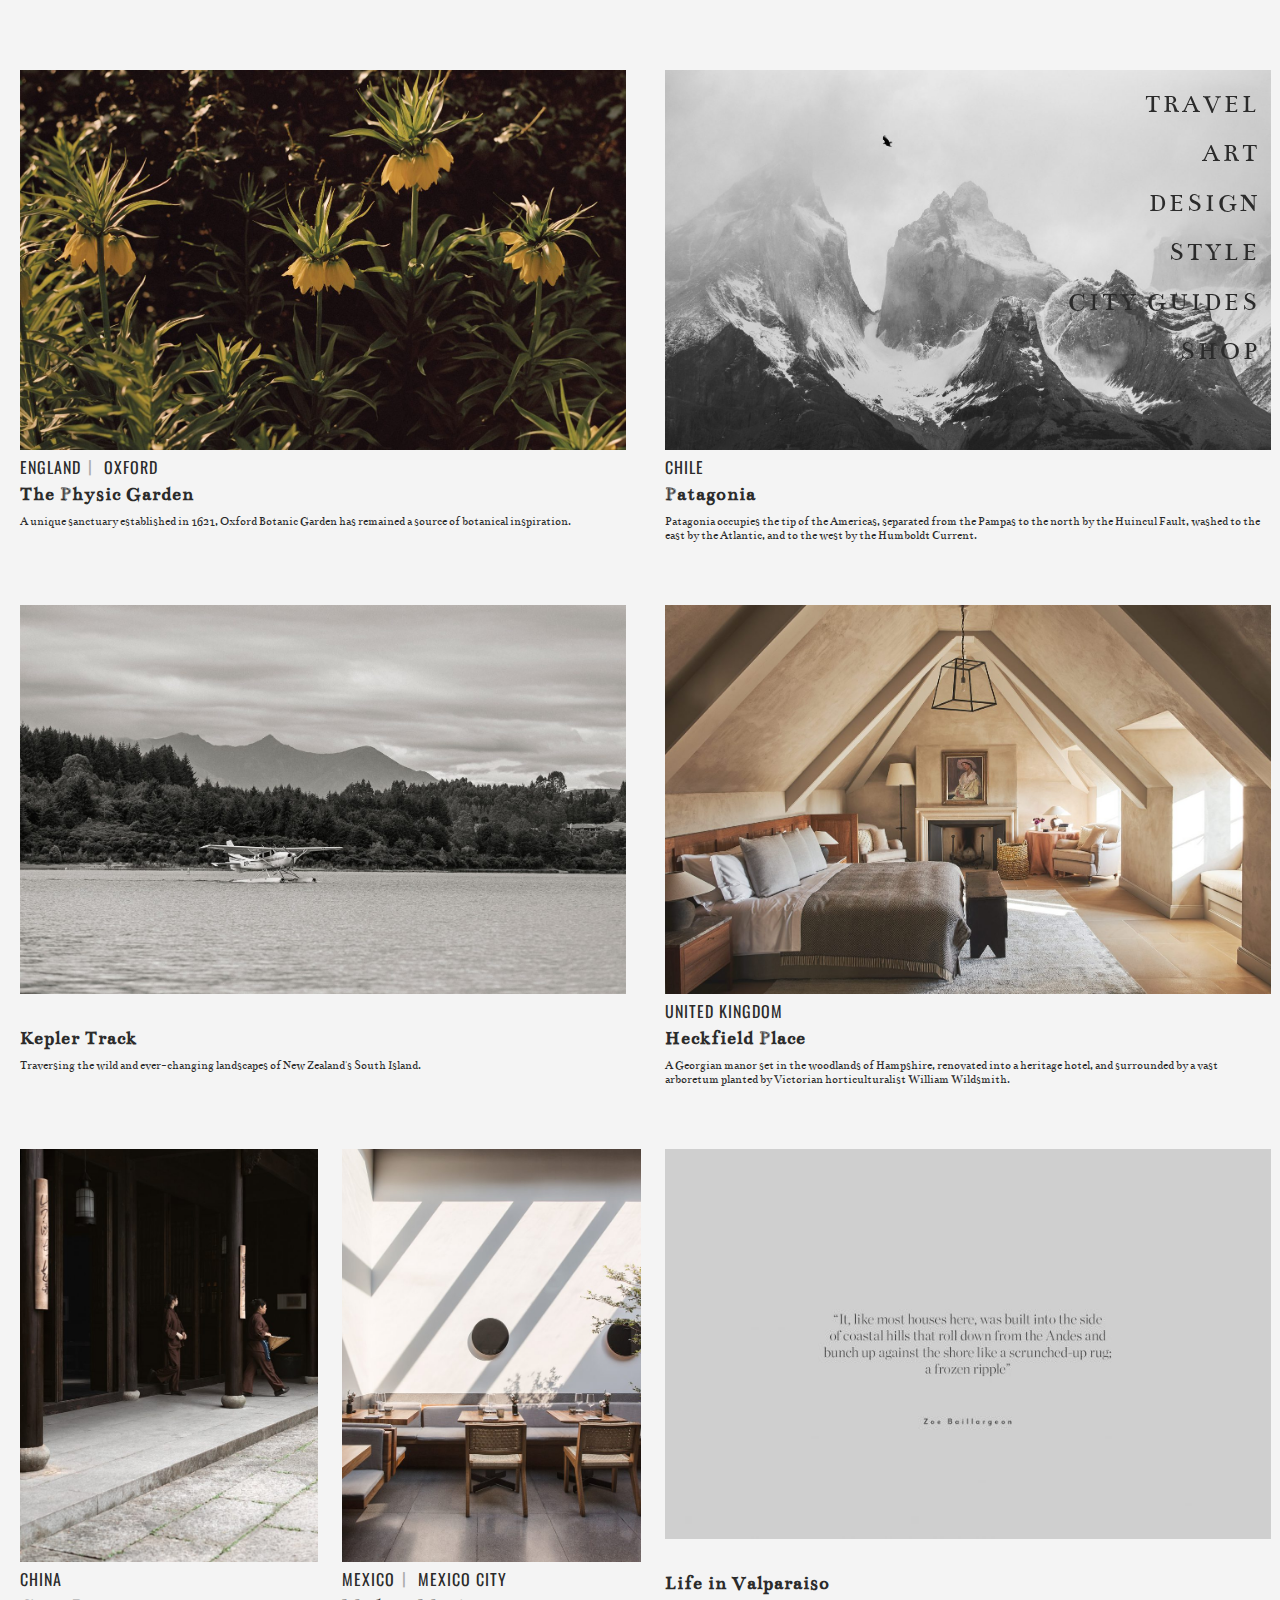
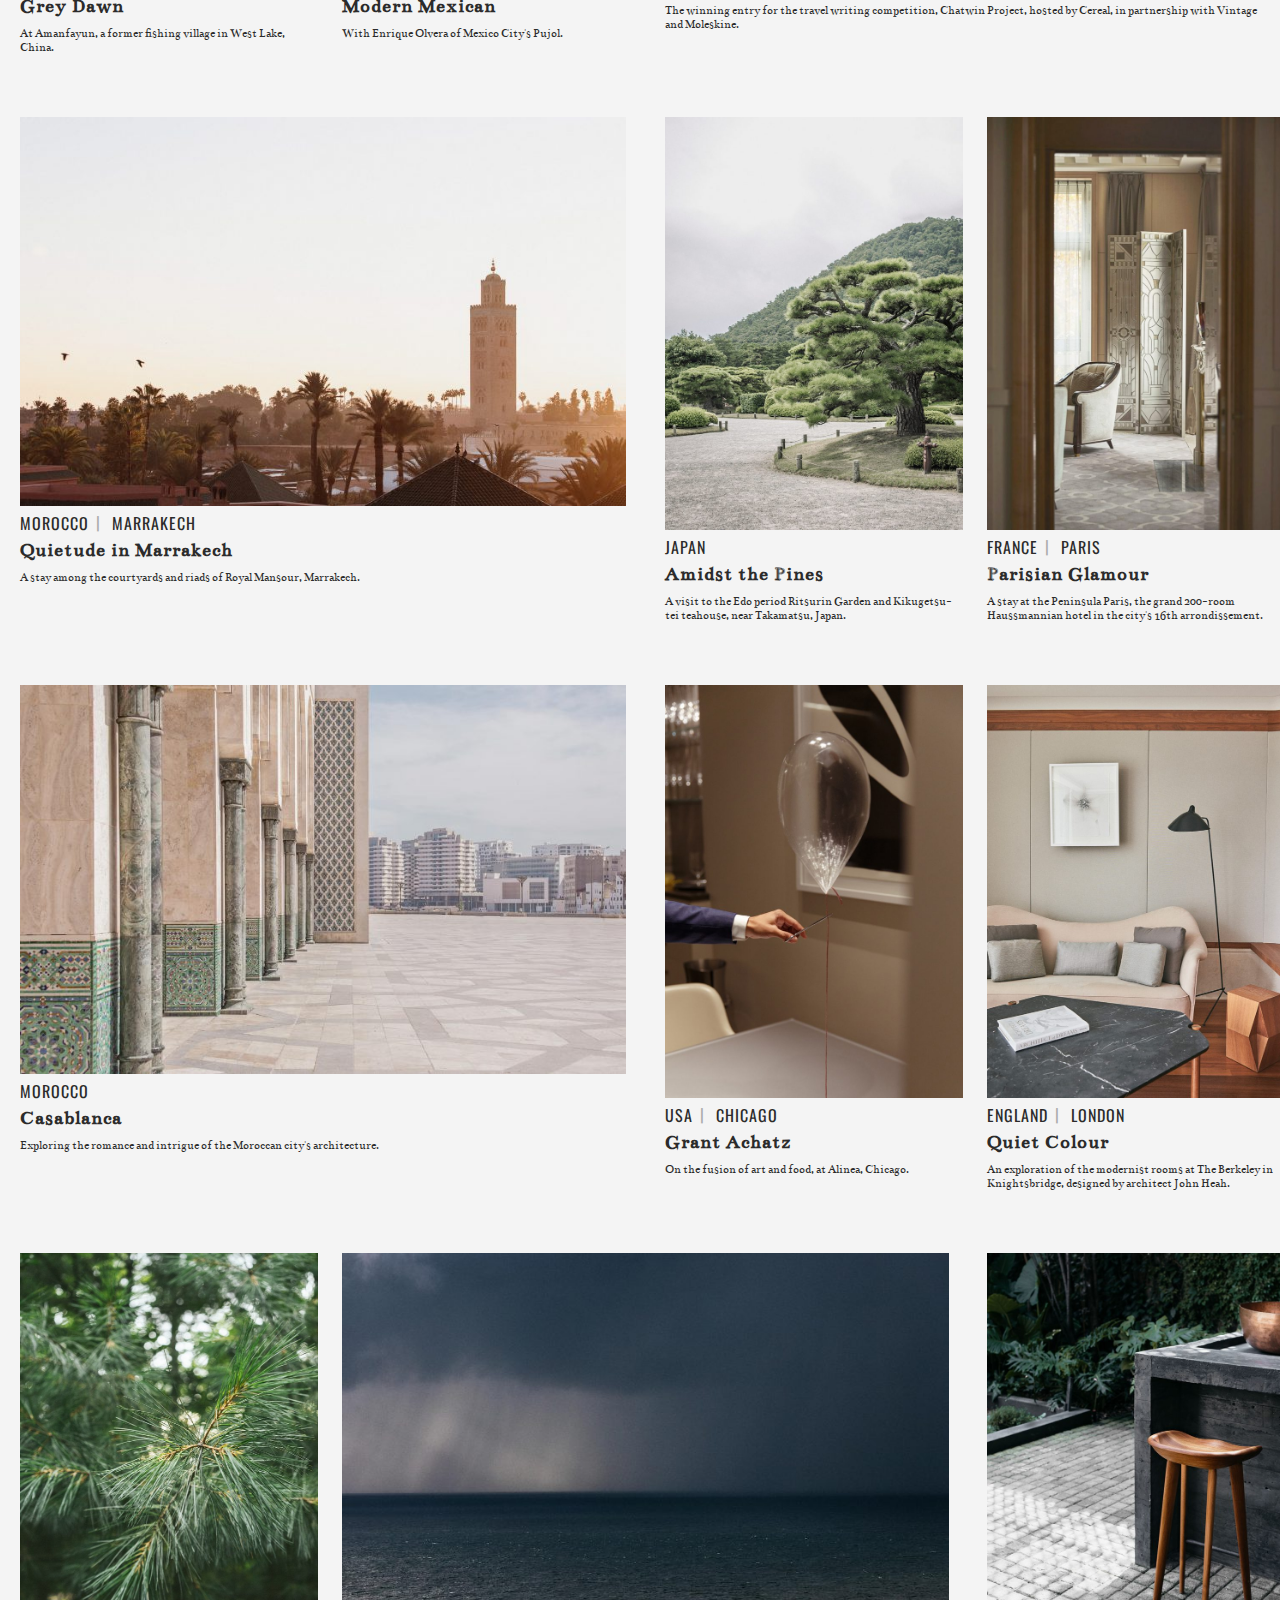
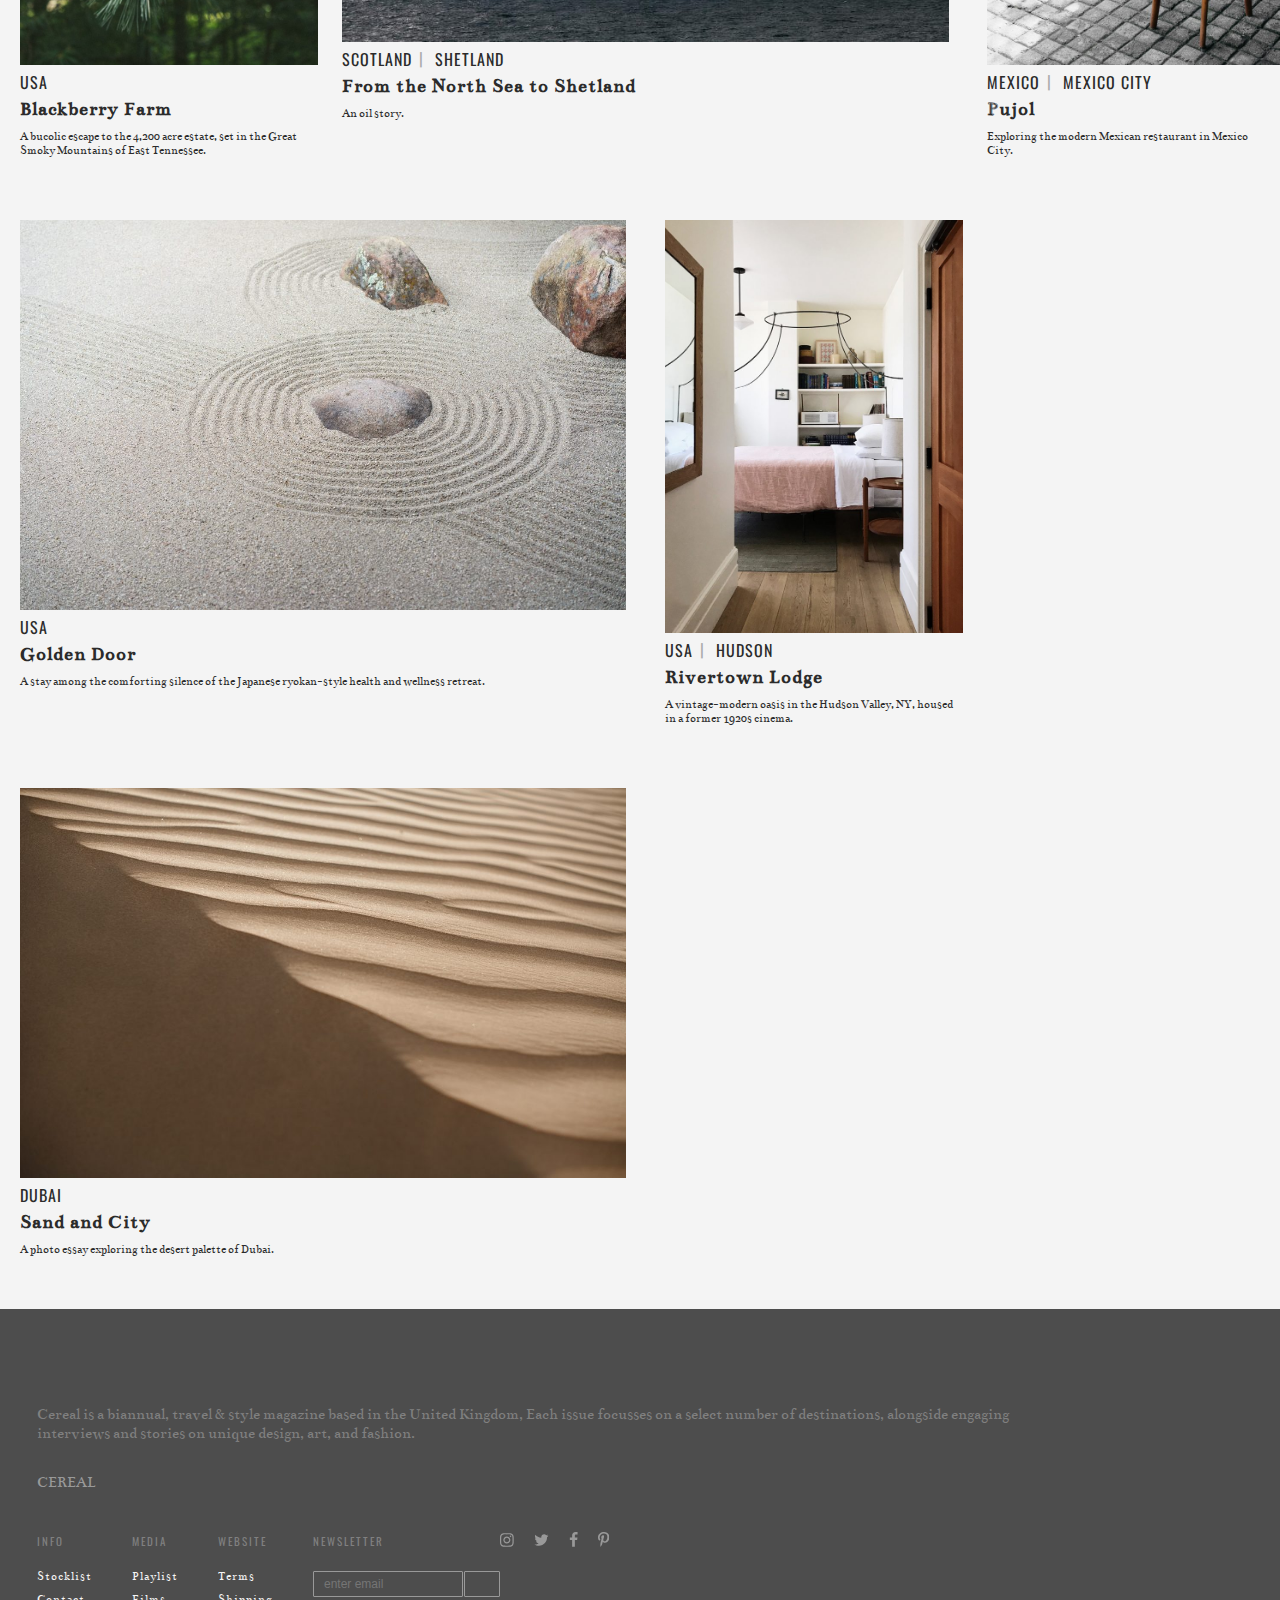
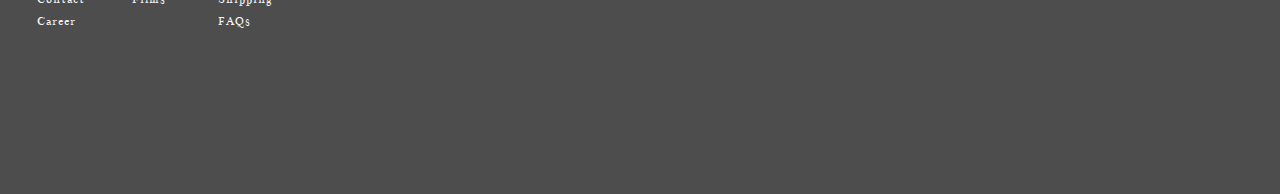
==== commit 9d249935: "Add files via upload" ====
--- a/html/travel-pagina.html
+++ b/html/travel-pagina.html
@@ -23,7 +23,7 @@
 <body>
     <header>
         <h1>
-            <a href="/index.html">CEREAL</a>
+            <a href="../index.html">CEREAL</a>
         </h1>
         <ul>
             <li>
@@ -331,7 +331,7 @@
                     select number of destinations, alongside engaging interviews and stories on unique
                     design, art, and fashion.
                 </p>
-                <a href="/index.html">cereal</a>
+                <a href="../index.html">cereal</a>
             </article>
             <!--NAVIGATIE-->
             <section>
--- a/styles/style.css
+++ b/styles/style.css
@@ -238,6 +238,7 @@
   text-transform: uppercase;
   letter-spacing: 0.9px;
   font-size: 16px;
+  color: var(--color-black-text);
 }
 
 /***HOME MENU IMG***/
@@ -832,12 +833,22 @@
     padding-right: 50px;
   }
 
-  /* .full-menu {
+  .full-menu {
     transform: none;
-    background-color:transparent!important;
+        background-color: transparent;
+        color: #2b2b2b;
+        overflow: initial;
+        width: fit-content;
+        left: unset;
+        bottom: unset;
+        top: 30px;
+        right: 20px;
+        font-size: 26px;
+        letter-spacing: 7px;
+        text-align: right;
     }
     
-    .full-menu ul li a{
-    color: black!important;
-    } */
-}
+    .full-menu > ul li a {
+      color: #2b2b2b;
+    }
+}
